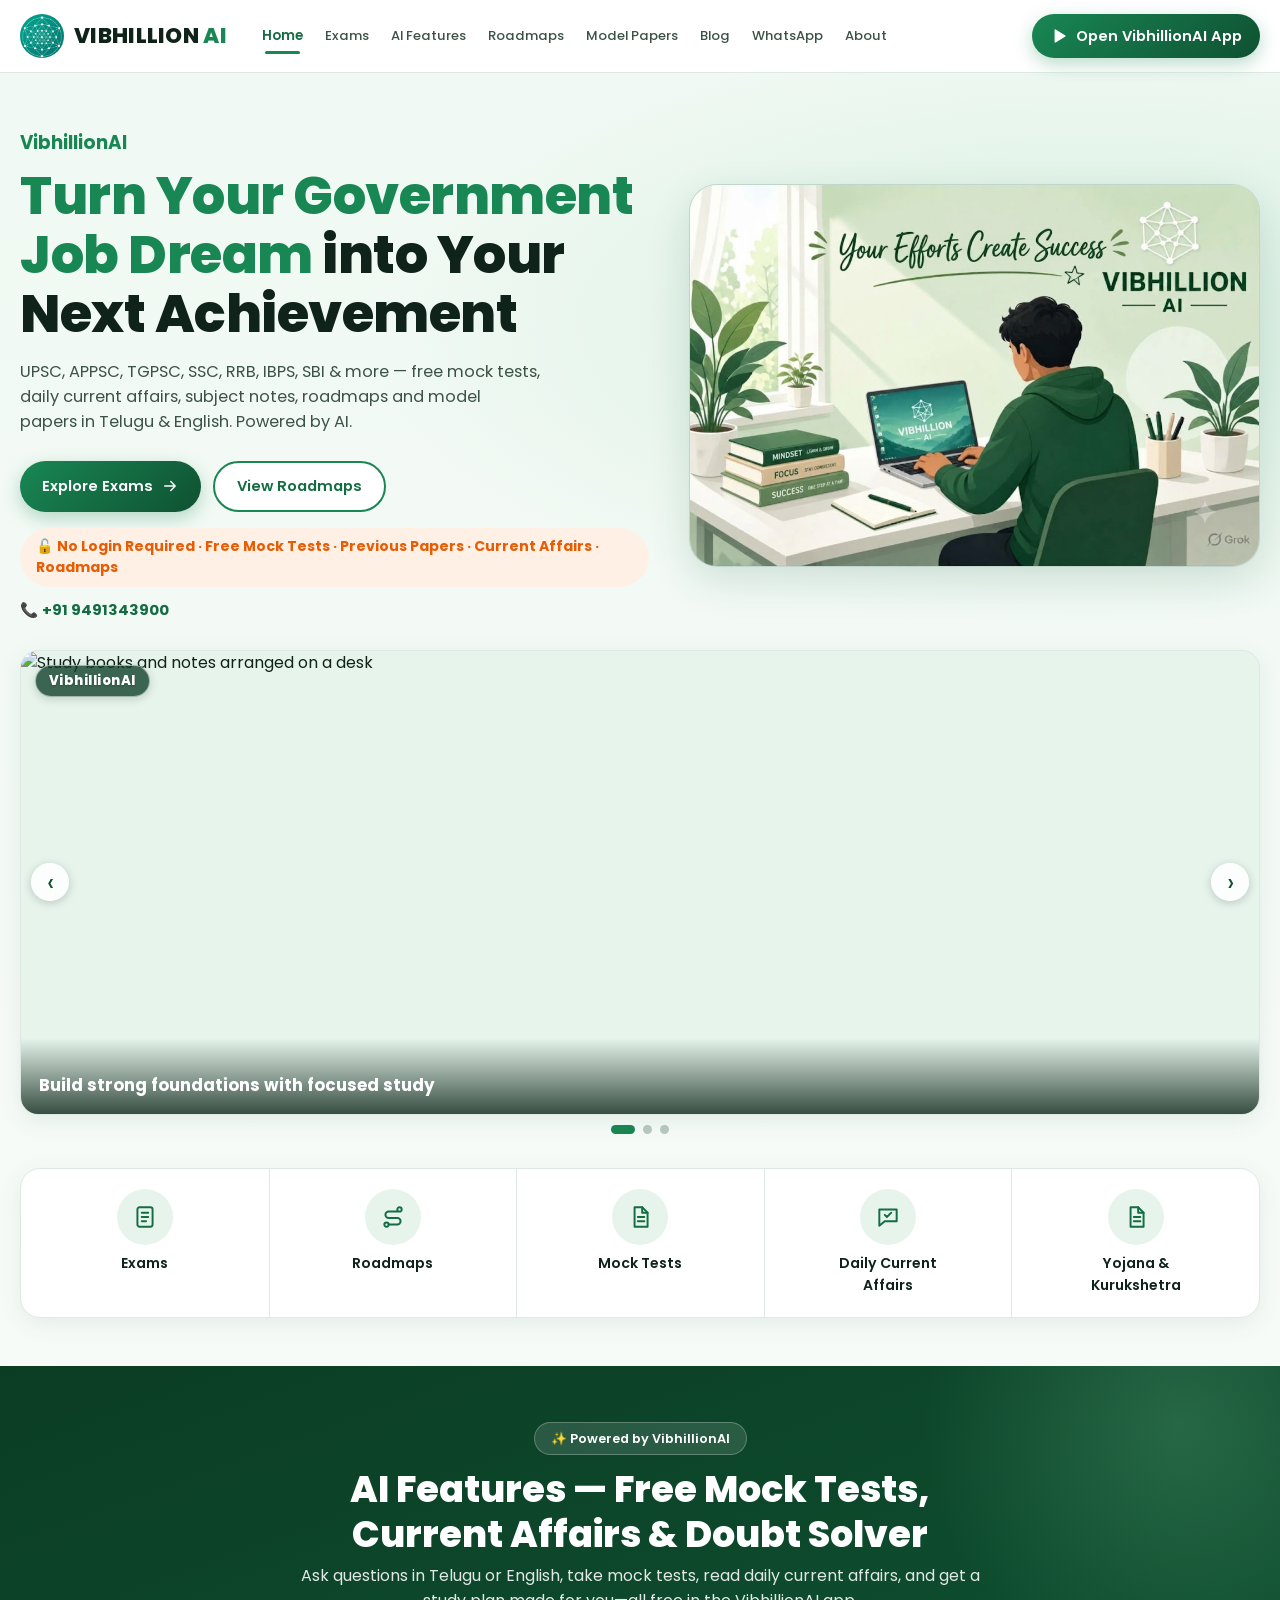
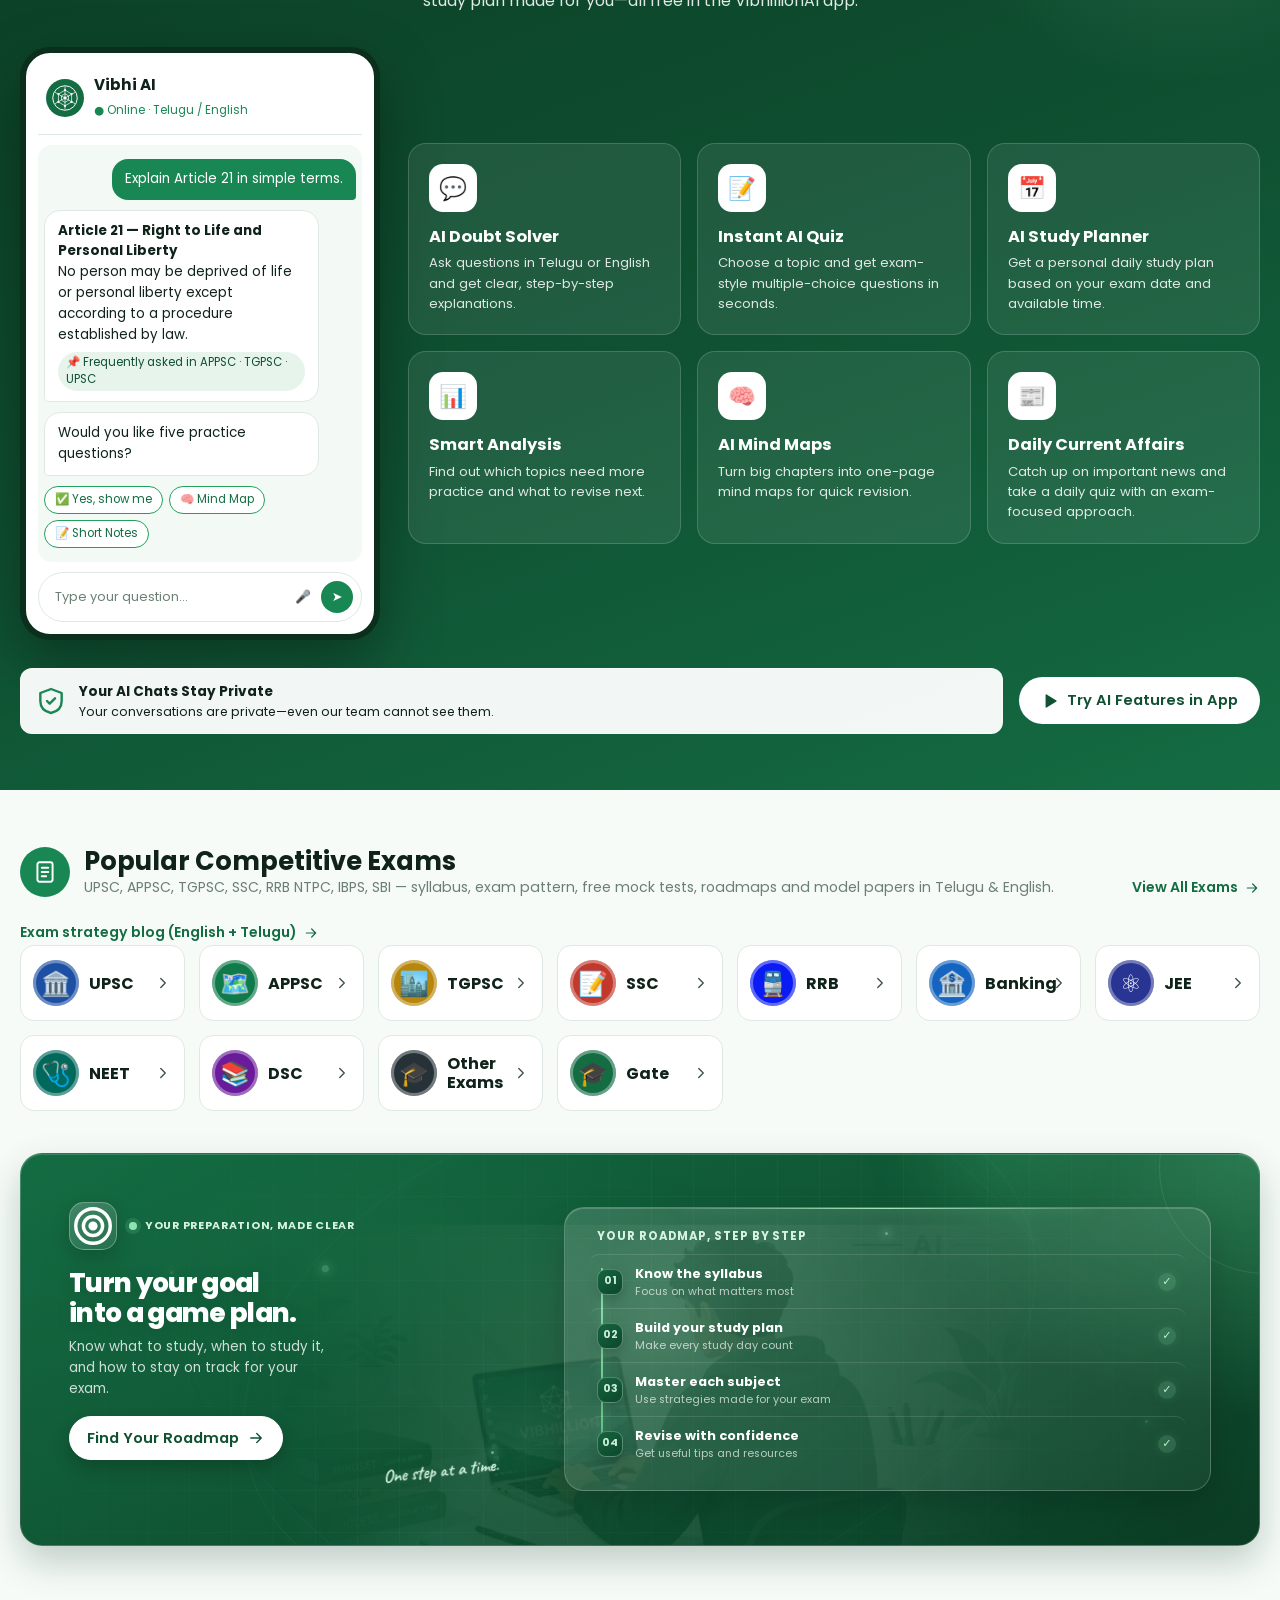
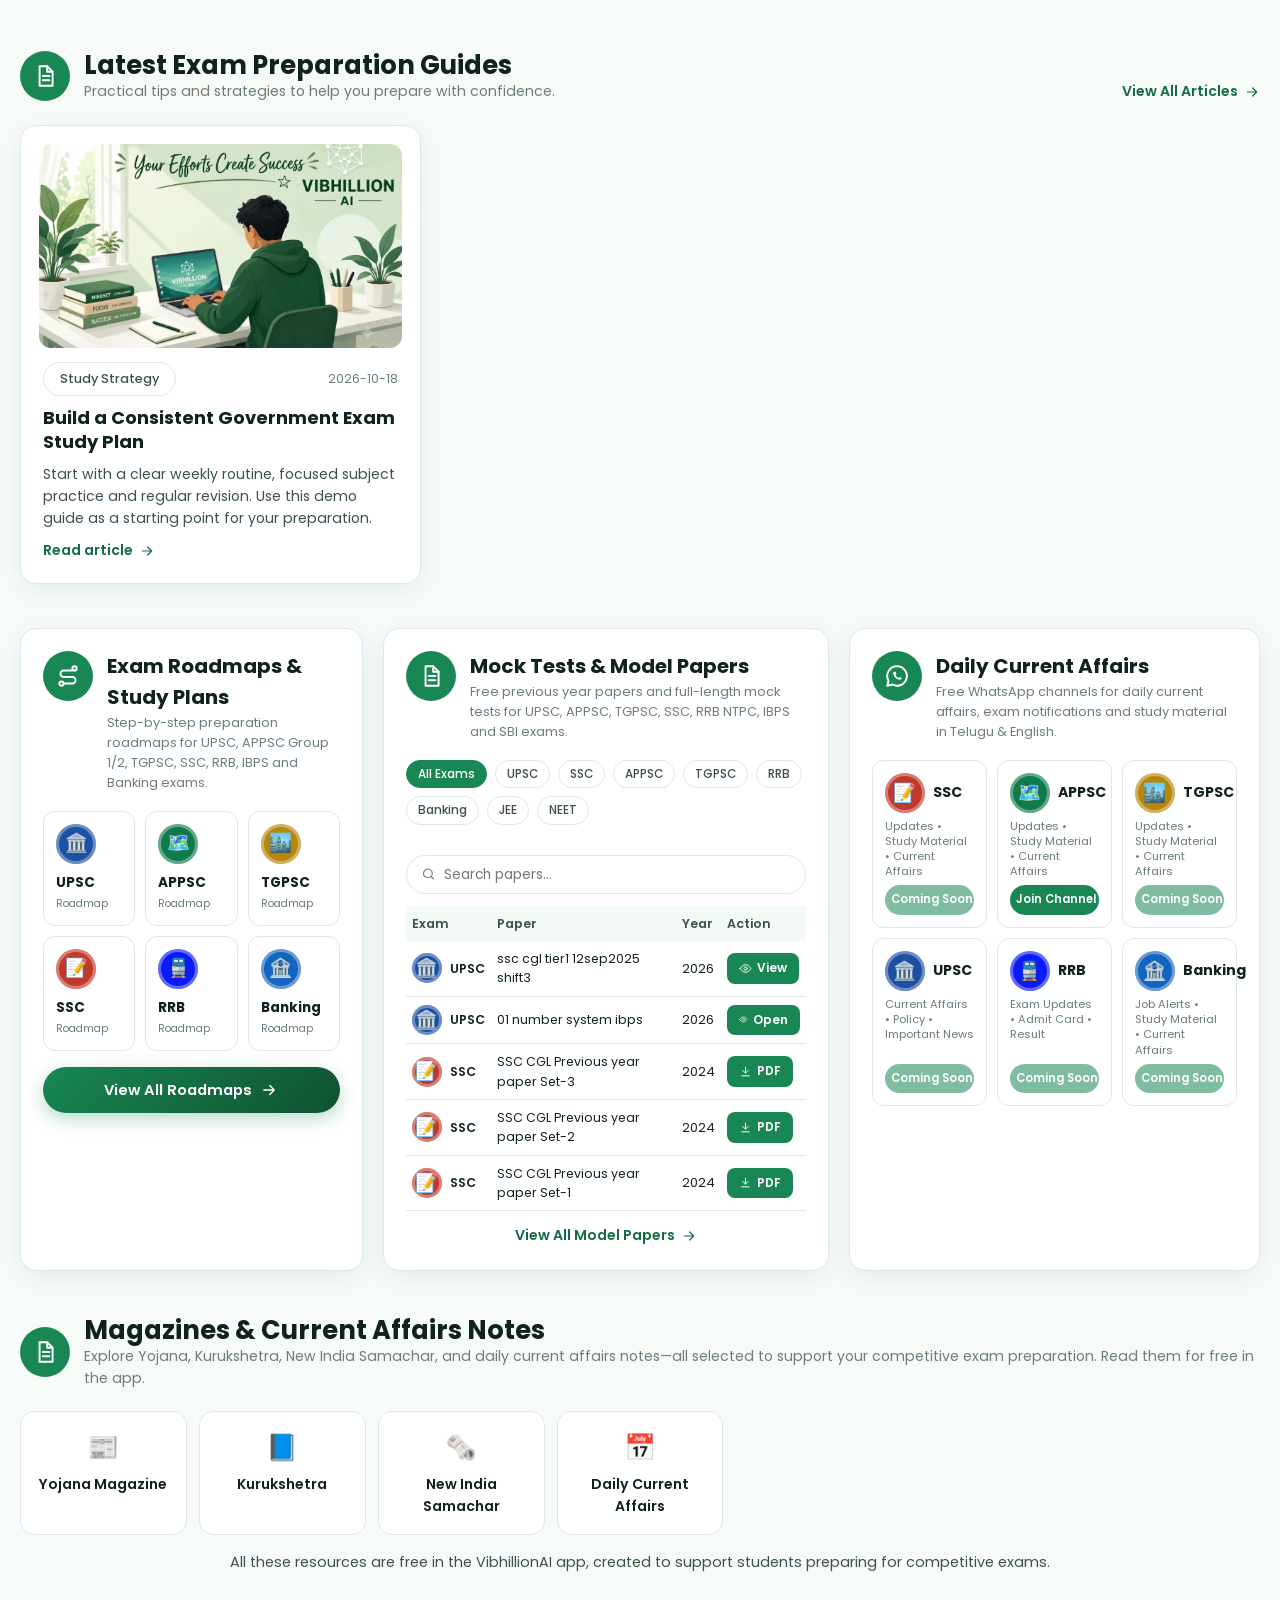
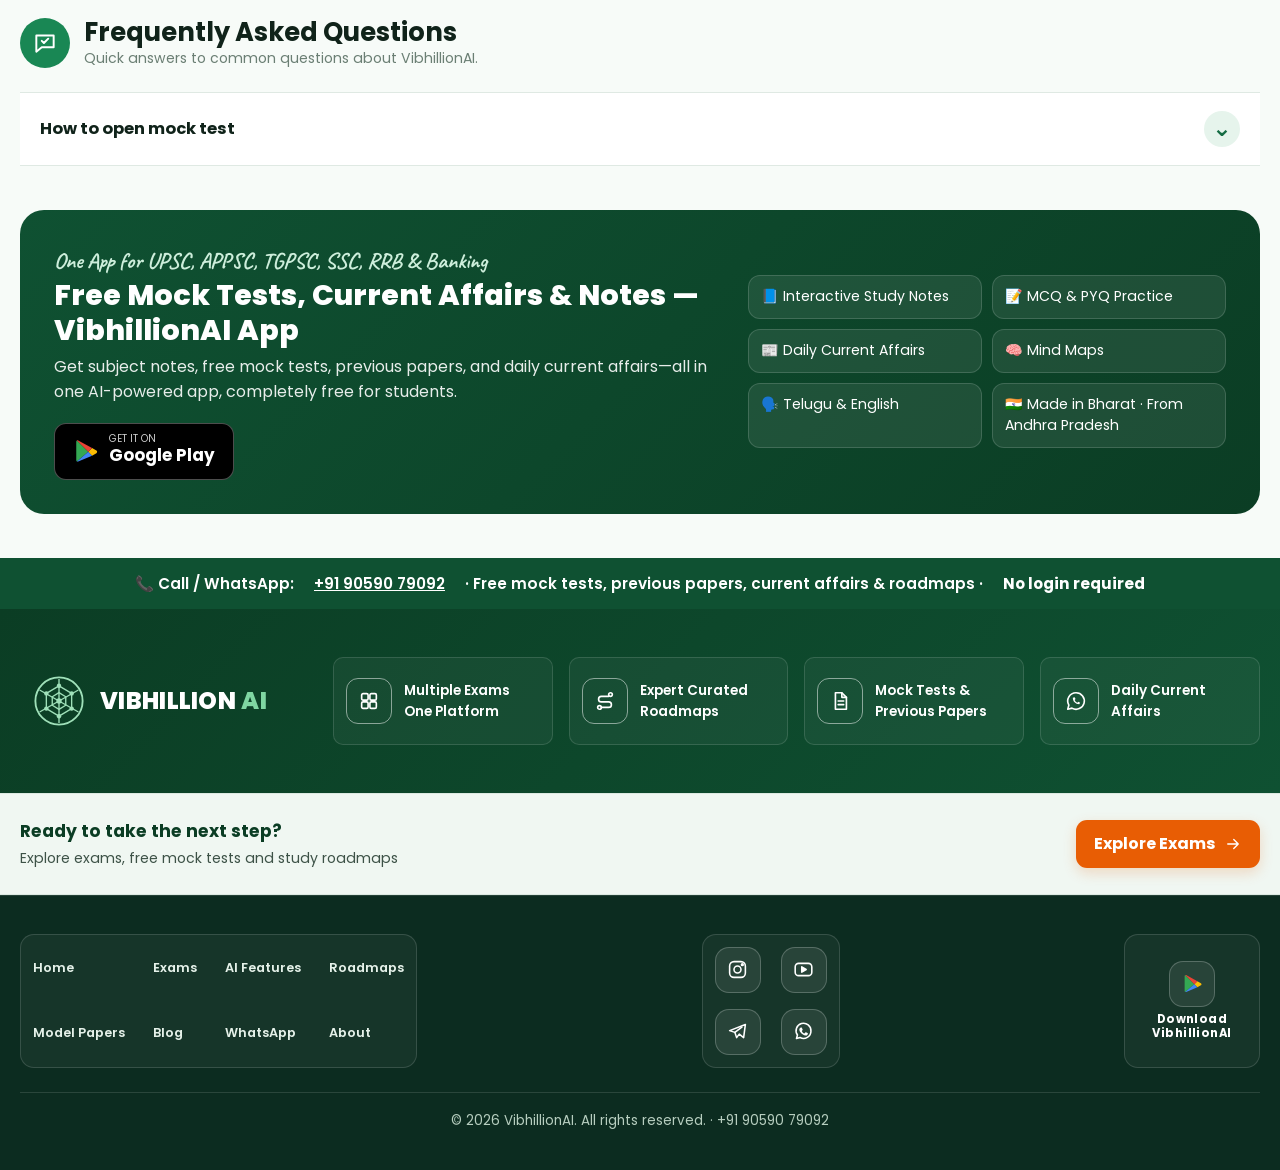
==== index.html @ ad1434c2 "blog page" ====
<!doctype html>
<html lang="en">
<head>
<meta charset="utf-8">
<meta name="viewport" content="width=device-width,initial-scale=1">
<title>VibhillionAI — Free AI App for UPSC, APPSC, TGPSC, SSC, RRB, IBPS &amp; All Competitive Exams</title>
<meta name="description" content="One-stop AI platform for UPSC, APPSC, TGPSC, SSC, RRB NTPC, IBPS, SBI, Banking exams. Free mock tests, daily current affairs, subject notes, roadmaps, model papers in Telugu &amp; English. Made in Andhra Pradesh.">
<meta name="keywords" content="UPSC, APPSC, TGPSC, SSC, RRB, NTPC, IBPS, SBI, Banking, competitive exams, mock tests, current affairs, Telugu, AI study app, exam preparation">
<meta name="robots" content="index, follow, max-image-preview:large">
<meta name="author" content="VibhillionAI">
<link rel="canonical" href="https://www.vibhillionai.com/">

<!-- Open Graph -->
<meta property="og:type" content="website">
<meta property="og:url" content="https://www.vibhillionai.com/">
<meta property="og:title" content="VibhillionAI — Free AI App for UPSC, APPSC, TGPSC, SSC, RRB, IBPS &amp; All Competitive Exams">
<meta property="og:description" content="Free mock tests, daily current affairs, subject notes, roadmaps &amp; model papers for UPSC, APPSC, TGPSC, SSC, RRB, Banking exams in Telugu &amp; English.">
<meta property="og:site_name" content="VibhillionAI">
<meta property="og:locale" content="en_IN">

<!-- Twitter -->
<meta name="twitter:card" content="summary_large_image">
<meta name="twitter:title" content="VibhillionAI — Free AI for All Competitive Exams">
<meta name="twitter:description" content="UPSC, APPSC, TGPSC, SSC, RRB, IBPS, SBI — mock tests, current affairs, notes in Telugu &amp; English.">

<meta name="theme-color" content="#146c43">
<link rel="icon" href="assets/favicon.svg" type="image/svg+xml">
<link rel="stylesheet" href="assets/css/style.css">

<!-- Structured Data -->
<script type="application/ld+json">
{
  "@context": "https://schema.org",
  "@type": "WebSite",
  "name": "VibhillionAI",
  "url": "https://www.vibhillionai.com/",
  "description": "Free AI-powered exam preparation platform for UPSC, APPSC, TGPSC, SSC, RRB, IBPS, SBI and all major competitive exams with mock tests, current affairs and study material in Telugu and English.",
  "potentialAction": {
    "@type": "SearchAction",
    "target": "https://www.vibhillionai.com/exams.html",
    "query-input": "required name=search_term_string"
  },
  "publisher": {
    "@type": "Organization",
    "name": "VibhillionAI",
    "url": "https://www.vibhillionai.com/",
    "logo": {
      "@type": "ImageObject",
      "url": "https://www.vibhillionai.com/assets/favicon.svg"
    }
  }
}
</script>
<script type="application/ld+json">
{
  "@context": "https://schema.org",
  "@type": "Organization",
  "name": "VibhillionAI",
  "url": "https://www.vibhillionai.com/",
  "description": "Telugu-first AI exam preparation platform from Andhra Pradesh offering free mock tests, daily current affairs, roadmaps and study material for UPSC, APPSC, TGPSC, SSC, RRB, Banking and more.",
  "foundingLocation": {
    "@type": "Place",
    "name": "Andhra Pradesh, India"
  },
  "areaServed": "IN"
}
</script>
</head>
<body data-page="home">
<header id="site-header"></header>
<main>
<section class="hero">
  <div class="container">
    <div class="hero-grid">
      <div>
        <div class="eyebrow">VibhillionAI</div>
        <h1><em>Turn Your Government Job Dream</em> into Your Next Achievement</h1>
        <p class="lead">UPSC, APPSC, TGPSC, SSC, RRB, IBPS, SBI &amp; more — free mock tests, daily current affairs, subject notes, roadmaps and model papers in Telugu &amp; English. Powered by AI.</p>
        <div class="hero-actions">
          <a class="btn btn-primary" href="exams.html">Explore Exams <span data-icon="arrow"></span></a>
          <a class="btn btn-outline" href="roadmaps.html">View Roadmaps</a>
        </div>
        <div class="no-login" style="margin-top:16px">🔓 No Login Required · Free Mock Tests · Previous Papers · Current Affairs · Roadmaps</div>
        <p style="margin-top:12px;font-size:.92rem;color:var(--ink2)">📞 <a href="tel:9491343900" style="color:var(--g700);font-weight:700">+91 9491343900</a></p>
      </div>
      <div class="hero-art">
        <div style="display:flex;justify-content:space-between;align-items:flex-start;gap:16px;position:relative">
          <div>
            <div class="motto">Dream<br>Prepare<br>Achieve</div>
          </div>
          <div style="text-align:center"><span class="big-logo" data-logo style="display:block;width:110px"></span><h3>VIBHILLION AI</h3></div>
        </div>
        <div class="stats">
          <div class="stat"><b>10+</b><small>Exams Covered</small></div>
          <div class="stat"><b>Telugu</b><small>&amp; English</small></div>
          <div class="stat"><b>Free</b><small>for Students</small></div>
        </div>
      </div>
    </div>
    <div class="student-carousel" id="student-carousel" aria-label="Students preparing for exams"></div>
    <div class="features">
      <a class="feature" href="exams.html"><span class="ic" data-icon="list"></span>Exams</a>
      <a class="feature" href="roadmaps.html"><span class="ic" data-icon="route"></span>Roadmaps</a>
      <a class="feature" href="papers.html"><span class="ic" data-icon="doc"></span>Mock Tests</a>
      <a class="feature" href="whatsapp.html"><span class="ic" data-icon="chat"></span>Daily Current<br>Affairs</a>
      <a class="feature" href="#magazines"><span class="ic" data-icon="doc"></span>Yojana &amp;<br>Kurukshetra</a>
    </div>
  </div>
</section>

<section class="ai-sec" id="ai-features">
  <div class="container">
    <div class="ai-head">
      <span class="ai-badge">✨ Powered by VibhillionAI</span>
      <h2>AI Features — Free Mock Tests, Current Affairs &amp; Doubt Solver</h2>
      <p>Ask questions in Telugu or English, take mock tests, read daily current affairs, and get a study plan made for you—all free in the VibhillionAI app.</p>
    </div>
    <div class="ai-grid">
      <div class="ai-phone">
        <div class="ph-top"><span class="ph-av" data-logo></span><div><b>Vibhi AI</b><small>● Online · Telugu / English</small></div></div>
        <div class="ph-body">
          <div class="msg me">Explain Article 21 in simple terms.</div>
            <div class="msg ai"><b>Article 21 — Right to Life and Personal Liberty</b><br>No person may be deprived of life or personal liberty except according to a procedure established by law.<br><span class="tag">📌 Frequently asked in APPSC · TGPSC · UPSC</span></div>
            <div class="msg ai">Would you like five practice questions?</div>
            <div class="quick"><span>✅ Yes, show me</span><span>🧠 Mind Map</span><span>📝 Short Notes</span></div>
        </div>
        <div class="ph-input"><span>Type your question…</span><i>🎤</i><b>➤</b></div>
      </div>
      <div class="ai-cards">
        <div class="ai-card"><span class="ai-ic">💬</span><h4>AI Doubt Solver</h4><p>Ask questions in Telugu or English and get clear, step-by-step explanations.</p></div>
        <div class="ai-card"><span class="ai-ic">📝</span><h4>Instant AI Quiz</h4><p>Choose a topic and get exam-style multiple-choice questions in seconds.</p></div>
        <div class="ai-card"><span class="ai-ic">📅</span><h4>AI Study Planner</h4><p>Get a personal daily study plan based on your exam date and available time.</p></div>
        <div class="ai-card"><span class="ai-ic">📊</span><h4>Smart Analysis</h4><p>Find out which topics need more practice and what to revise next.</p></div>
        <div class="ai-card"><span class="ai-ic">🧠</span><h4>AI Mind Maps</h4><p>Turn big chapters into one-page mind maps for quick revision.</p></div>
        <div class="ai-card"><span class="ai-ic">📰</span><h4>Daily Current Affairs</h4><p>Catch up on important news and take a daily quiz with an exam-focused approach.</p></div>
      </div>
    </div>
    <div class="ai-cta">
      <div class="privacy" style="margin:0;flex:1"><span data-icon="shield" style="width:32px;height:32px"></span><div><b>Your AI Chats Stay Private</b>Your conversations are private—even our team cannot see them.</div></div>
      <a class="btn btn-primary" data-play href="#" target="_blank" rel="noopener"><span data-icon="play"></span> Try AI Features in App</a>
    </div>
  </div>
</section>

<section class="banner-sec" id="home-banners-wrap">
  <div class="container">
    <div id="home-banners"></div>
  </div>
</section>

<section style="padding-top:20px">
  <div class="container roadmap-section">
    <div class="popular-exams">
      <div class="sec-head">
        <div class="sec-title"><span class="ic" data-icon="list"></span><div><h2>Popular Competitive Exams</h2><p>UPSC, APPSC, TGPSC, SSC, RRB NTPC, IBPS, SBI — syllabus, exam pattern, free mock tests, roadmaps and model papers in Telugu &amp; English.</p></div></div>
        <a class="link-arrow" href="exams.html">View All Exams <span data-icon="arrow"></span></a>
      </div>
      <div style="margin-top:12px"><a class="link-arrow" href="blog.html">Exam strategy blog (English + Telugu) <span data-icon="arrow"></span></a></div>
      <div class="exam-grid" id="popular"></div>
    </div>
    <aside class="plan-card" tabindex="0" aria-label="Interactive exam preparation roadmap. Activate to replay the roadmap animation.">
      <div class="plan-ambient" aria-hidden="true">
        <span class="plan-orb plan-orb-one"></span>
        <span class="plan-orb plan-orb-two"></span>
        <span class="plan-orb plan-orb-three"></span>
        <span class="plan-ring plan-ring-one"></span>
        <span class="plan-ring plan-ring-two"></span>
        <span class="plan-spark plan-spark-one"></span>
        <span class="plan-spark plan-spark-two"></span>
        <span class="plan-spark plan-spark-three"></span>
        <span class="plan-spark plan-spark-four"></span>
        <img class="plan-bg-student" src="assets/student-preparation-hero.png" alt="" aria-hidden="true">
      </div>
      <div class="plan-card-copy">
        <div class="plan-card-heading">
          <span class="plan-icon" data-icon="target" aria-hidden="true"></span>
          <span class="plan-kicker"><span class="plan-pulse"></span>Your preparation, made clear</span>
        </div>
        <h3>Turn your goal<br>into a game plan.</h3>
        <p>Know what to study, when to study it, and how to stay on track for your exam.</p>
        <a class="btn btn-ghost" href="roadmaps.html">Find Your Roadmap <span data-icon="arrow"></span></a>
        <span class="hand">One step at a time.</span>
      </div>
      <div class="plan-card-roadmap">
        <span class="plan-roadmap-title">Your roadmap, step by step</span>
        <ol class="plan-steps" aria-label="What's included in your roadmap">
          <li>
            <span class="plan-step-number">01</span><span class="plan-step-copy"><b>Know the syllabus</b><small>Focus on what matters most</small></span><span class="plan-step-check" aria-hidden="true">✓</span>
          </li>
          <li>
            <span class="plan-step-number">02</span><span class="plan-step-copy"><b>Build your study plan</b><small>Make every study day count</small></span><span class="plan-step-check" aria-hidden="true">✓</span>
          </li>
          <li>
            <span class="plan-step-number">03</span><span class="plan-step-copy"><b>Master each subject</b><small>Use strategies made for your exam</small></span><span class="plan-step-check" aria-hidden="true">✓</span>
          </li>
          <li>
            <span class="plan-step-number">04</span><span class="plan-step-copy"><b>Revise with confidence</b><small>Get useful tips and resources</small></span><span class="plan-step-check" aria-hidden="true">✓</span>
          </li>
        </ol>
      </div>
    </aside>
  </div>
</section>

<section class="home-blog-section" id="home-blog-section" hidden>
  <div class="container">
    <div class="sec-head">
      <div class="sec-title"><span class="ic" data-icon="doc"></span><div><h2>Latest Exam Preparation Guides</h2><p>Practical tips and strategies to help you prepare with confidence.</p></div></div>
      <a class="link-arrow" href="blog.html">View All Articles <span data-icon="arrow"></span></a>
    </div>
    <div class="home-blog-grid" id="home-blog-list"></div>
  </div>
</section>

<section style="padding-top:0">
  <div class="container tri">
    <div class="card panel">
      <div class="panel-head"><span class="sec-title"><span class="ic" data-icon="route"></span></span>
        <div><h3>Exam Roadmaps &amp; Study Plans</h3><p>Step-by-step preparation roadmaps for UPSC, APPSC Group 1/2, TGPSC, SSC, RRB, IBPS and Banking exams.</p></div></div>
      <div class="mini-grid" id="rm-mini"></div>
      <a class="btn btn-primary" style="width:100%;justify-content:center;margin-top:16px" href="roadmaps.html">View All Roadmaps <span data-icon="arrow"></span></a>
    </div>
    <div class="card panel">
      <div class="panel-head"><span class="sec-title"><span class="ic" data-icon="doc"></span></span>
        <div><h3>Mock Tests &amp; Model Papers</h3><p>Free previous year papers and full-length mock tests for UPSC, APPSC, TGPSC, SSC, RRB NTPC, IBPS and SBI exams.</p></div></div>
      <div id="papers-mini"></div>
      <div style="text-align:center;margin-top:12px"><a class="link-arrow" href="papers.html">View All Model Papers <span data-icon="arrow"></span></a></div>
    </div>
    <div class="card panel wa-panel">
      <div class="panel-head"><span class="sec-title"><span class="ic" data-icon="wa"></span></span>
        <div><h3>Daily Current Affairs</h3><p>Free WhatsApp channels for daily current affairs, exam notifications and study material in Telugu &amp; English.</p></div></div>
      <div class="wa-grid" id="wa-mini"></div>
    </div>
  </div>
</section>

<section style="padding-top:0" id="magazines">
  <div class="container">
    <div class="sec-head">
      <div class="sec-title"><span class="ic" data-icon="doc"></span>
        <div><h2>Magazines &amp; Current Affairs Notes</h2>
        <p>Explore Yojana, Kurukshetra, New India Samachar, and daily current affairs notes—all selected to support your competitive exam preparation. Read them for free in the app.</p></div>
      </div>
    </div>
    <div class="mag-grid">
      <div class="mag-card"><span>📰</span>Yojana Magazine</div>
      <div class="mag-card"><span>📘</span>Kurukshetra</div>
      <div class="mag-card"><span>🗞️</span>New India Samachar</div>
      <div class="mag-card"><span>📅</span>Daily Current Affairs</div>
    </div>
    <p style="text-align:center;margin-top:16px;color:var(--ink2);font-size:.9rem">All these resources are free in the VibhillionAI app, created to support students preparing for competitive exams.</p>
  </div>
</section>

<section class="faq-section" id="frequently-asked-questions">
  <div class="container">
    <div class="sec-head">
      <div class="sec-title"><span class="ic" data-icon="chat"></span>
        <div><h2>Frequently Asked Questions</h2><p>Quick answers to common questions about VibhillionAI.</p></div>
      </div>
    </div>
    <div class="faq-list" id="home-faqs"></div>
  </div>
</section>

<section style="padding-top:0">
  <div class="container">
    <div class="app-band">
      <div>
        <span class="hand" style="color:#cdeedb;font-size:1.4rem">One App for UPSC, APPSC, TGPSC, SSC, RRB &amp; Banking</span>
        <h2>Free Mock Tests, Current Affairs &amp; Notes — VibhillionAI App</h2>
        <p>Get subject notes, free mock tests, previous papers, and daily current affairs—all in one AI-powered app, completely free for students.</p>
        <a class="play" data-play href="#" target="_blank" rel="noopener"><svg viewBox="0 0 24 24"><path fill="#34a853" d="M3.6 2.3l10.5 10.5L3.6 21.7c-.4-.2-.6-.6-.6-1.1V3.4c0-.5.2-.9.6-1.1z"/><path fill="#fbbc04" d="M17.6 9.3l-3.5 3.5 3.5 3.5 4-2.3c.9-.5.9-1.9 0-2.4z"/><path fill="#4285f4" d="M14.1 12.8L3.6 21.7c.3.2.8.2 1.2 0l12.8-5.4z"/><path fill="#ea4335" d="M3.6 2.3c.4-.2.9-.2 1.2 0l12.8 7-3.5 3.5z"/></svg><span><small>GET IT ON</small><b>Google Play</b></span></a>
      </div>
      <ul>
        <li>📘 Interactive Study Notes</li><li>📝 MCQ &amp; PYQ Practice</li>
        <li>📰 Daily Current Affairs</li><li>🧠 Mind Maps</li>
        <li>🗣️ Telugu &amp; English</li><li>🇮🇳 Made in Bharat · From Andhra Pradesh</li>
      </ul>
    </div>
  </div>
</section>
</main>
<footer id="site-footer"></footer>
<script src="assets/js/data.js"></script>
<script src="assets/js/main.js"></script>
</body>
</html>
---- assets/css/style.css ----
/* =========================================================
   VibhillionAI — Static Site Styles
   Green theme based on the approved design mockup
   ========================================================= */
@import url('https://fonts.googleapis.com/css2?family=Poppins:wght@400;500;600;700;800&display=swap');

@font-face{font-family:'VibhiHand';src:url('../fonts/caveat-latin-700-normal.woff2') format('woff2');font-weight:400 800;font-display:swap}
@font-face{font-family:'VibhiTelugu';src:url('../fonts/noto-sans-telugu-telugu-400-normal.woff2') format('woff2');font-weight:400;font-display:swap;unicode-range:U+0C00-0C7F,U+200C-200D,U+25CC}
@font-face{font-family:'VibhiTelugu';src:url('../fonts/noto-sans-telugu-telugu-700-normal.woff2') format('woff2');font-weight:600 800;font-display:swap;unicode-range:U+0C00-0C7F,U+200C-200D,U+25CC}

:root{
  --g900:#0b3d24; --g800:#0f5132; --g700:#146c43; --g600:#198754; --g500:#22a05a;
  --g100:#e6f4ec; --g50:#f3faf6;
  --o600:#e85d04; --o500:#f48c06; --o100:#fff0e6; --o50:#fff7f0;
  --ink:#10231a; --ink2:#3d5247; --muted:#6b7f74;
  --line:#dfe9e3; --card:#ffffff; --bg:#f7fbf8;
  --radius:16px; --shadow:0 6px 24px rgba(15,81,50,.08);
  --shadow-lg:0 14px 40px rgba(15,81,50,.14);
  --font:'VibhiTelugu','Poppins',system-ui,sans-serif;
  --hand:'VibhiHand','Caveat',cursive;
}
*{box-sizing:border-box;margin:0;padding:0}
html{scroll-behavior:smooth}
body{font-family:var(--font);color:var(--ink);background:var(--bg);line-height:1.55;-webkit-font-smoothing:antialiased}
a{color:inherit;text-decoration:none}
img,svg{display:block;max-width:100%}
button{font:inherit;cursor:pointer;border:none;background:none}
.container{width:min(1240px,100% - 32px);margin-inline:auto}
.hand{font-family:var(--hand);color:var(--g800);font-weight:700}

/* ---------- Header ---------- */
.site-header{position:sticky;top:0;z-index:50;background:rgba(255,255,255,.96);backdrop-filter:blur(8px);border-bottom:1px solid var(--line)}
.nav{display:flex;align-items:center;gap:24px;height:72px}
.brand{display:flex;align-items:center;gap:10px;flex-shrink:0}
.brand-logo{width:44px;height:44px;color:var(--g700)}
.site-header .brand-logo{border-radius:50%;object-fit:cover}
.brand-name{font-weight:800;font-size:1.35rem;letter-spacing:.3px;line-height:1}
.brand-name span{color:var(--g600)}
.brand-tag{font-size:.68rem;color:var(--ink2);margin-top:3px}
.site-header .brand:hover .brand-logo,.site-header .brand:focus-visible .brand-logo{color:var(--o600)}
.site-header .brand:hover .brand-name,.site-header .brand:focus-visible .brand-name{color:var(--o600)}
.site-header .brand:hover .brand-name span,.site-header .brand:focus-visible .brand-name span{color:var(--o500)}
.site-header .brand-logo,.site-header .brand-name,.site-header .brand-name span{transition:color .2s ease}
.nav-menu{display:flex;align-items:center;flex:1}
.nav-links{display:flex;gap:4px;margin-left:12px}
.nav-links a{display:flex;align-items:center;gap:7px;padding:8px 10px;border-radius:10px;font-size:.9rem;font-weight:500;color:var(--ink2);position:relative;white-space:nowrap}
.nav-links a:hover,.nav-links a:focus-visible{color:var(--o600);background:var(--o50)}
.nav-links a:hover::after,.nav-links a:focus-visible::after{content:"";position:absolute;left:12px;right:12px;bottom:0;height:3px;border-radius:3px;background:var(--o600)}
.nav-links a.active{color:var(--g700);font-weight:600}
.nav-links a.active::after{content:"";position:absolute;left:12px;right:12px;bottom:0;height:3px;border-radius:3px;background:var(--g600)}
.nav-cta{margin-left:auto}
.menu-btn{display:none;margin-left:auto;width:42px;height:42px;border-radius:10px;background:var(--g50);color:var(--g800)}

/* ---------- Buttons ---------- */
.btn{display:inline-flex;align-items:center;gap:8px;padding:12px 22px;border-radius:999px;font-weight:600;font-size:.92rem;transition:.2s}
.btn svg{width:18px;height:18px}
.btn-primary{background:linear-gradient(135deg,var(--g600),var(--g800));color:#fff;box-shadow:0 6px 18px rgba(25,135,84,.3)}
.btn-primary:hover,.btn-primary:focus,.btn-primary:active{background:linear-gradient(135deg,var(--o500),var(--o600));box-shadow:0 10px 24px rgba(232,93,4,.35);transform:translateY(-2px)}
.btn-outline{border:2px solid var(--g600);color:var(--g700);background:#fff}
.btn-outline:hover,.btn-outline:focus,.btn-outline:active{background:var(--o50);border-color:var(--o600);color:var(--o600)}
.btn-light{background:#fff;color:var(--g800)}
.btn-ghost{border:1.5px solid rgba(255,255,255,.7);color:#fff}
.btn-ghost:hover{background:rgba(255,255,255,.12)}
.btn-sm{padding:7px 14px;font-size:.8rem}

/* ---------- Hero ---------- */
.hero{background:radial-gradient(1200px 500px at 85% 20%,#d6eedf 0,transparent 60%),linear-gradient(180deg,#f0f9f3,#f7fbf8);padding:56px 0 48px;overflow:hidden}
.hero-grid{display:grid;grid-template-columns:1.1fr 1fr;gap:40px;align-items:center}
.eyebrow{color:var(--g600);font-weight:700;font-size:1.15rem}
.hero h1{font-size:clamp(2rem,4.4vw,3.3rem);line-height:1.12;font-weight:800;margin:8px 0 16px;letter-spacing:-.5px}
.hero h1 em{font-style:normal;color:var(--g600)}
.hero p.lead{color:var(--ink2);font-size:1.02rem;max-width:520px}
.hero-actions{display:flex;flex-wrap:wrap;gap:12px;margin-top:26px}
.hero-art{position:relative;background:linear-gradient(145deg,var(--g700),var(--g900));border-radius:28px;padding:34px;color:#fff;min-height:330px;box-shadow:var(--shadow-lg);overflow:hidden}
.hero-art::before{content:"";position:absolute;inset:-40% -20% auto auto;width:380px;height:380px;border-radius:50%;background:radial-gradient(circle,rgba(255,255,255,.14),transparent 70%)}
.hero-art .big-logo{width:110px;height:110px;color:#fff;opacity:.95}
.hero-art h3{font-size:1.7rem;font-weight:800;margin-top:12px}
.hero-art .motto{font-family:var(--hand);font-size:1.9rem;line-height:1.1;margin-top:14px;color:#cdeedb}
.hero-art .stats{display:grid;grid-template-columns:repeat(3,1fr);gap:10px;margin-top:22px;position:relative}
.hero-art .stat{background:rgba(255,255,255,.1);border:1px solid rgba(255,255,255,.18);border-radius:14px;padding:12px;text-align:center}
.hero-art .stat b{display:block;font-size:1.35rem}
.hero-art .stat small{font-size:.72rem;opacity:.85}
.hero-art.student-hero-art{padding:0;min-height:0;aspect-ratio:1024/686;background:var(--g100);border:1px solid rgba(15,81,50,.18);transition:transform .25s ease,box-shadow .25s ease}
.hero-art.student-hero-art:hover{transform:translateY(-3px);box-shadow:0 20px 46px rgba(232,93,4,.18);outline:1px solid var(--o600)}
.hero-art.student-hero-art::before{display:none}
.hero-art.student-hero-art img{width:100%;height:100%;object-fit:contain;transition:transform .35s ease}
.hero-art.student-hero-art:hover img{transform:scale(1.015)}
@media(prefers-reduced-motion:reduce){.hero-art.student-hero-art,.hero-art.student-hero-art img{transition:none}}
.student-carousel{margin:28px 0 0;width:100%;max-width:none}
.student-carousel[hidden]{display:none}
.student-carousel-frame{position:relative;overflow:hidden;border:1px solid var(--line);border-radius:18px;background:var(--g100);box-shadow:var(--shadow);aspect-ratio:16/6;transition:border-color .2s ease,box-shadow .2s ease}
.student-carousel-frame:hover{border-color:var(--o600);box-shadow:0 10px 28px rgba(232,93,4,.16)}
.student-slide{position:absolute;inset:0;opacity:0;visibility:hidden;transition:opacity .45s ease}
.student-slide.active{opacity:1;visibility:visible}
.student-slide img{width:100%;height:100%;object-fit:cover;transition:transform .35s ease}
.student-carousel-frame:hover .student-slide.active img{transform:scale(1.025)}
.student-slide-brand{position:absolute;top:14px;left:14px;padding:7px 13px;border:1px solid rgba(255,255,255,.52);border-radius:999px;background:rgba(11,61,36,.78);color:#fff;font-size:.82rem;font-weight:800;letter-spacing:.035em;line-height:1.2;text-shadow:0 1px 2px rgba(0,0,0,.24);box-shadow:0 2px 10px rgba(0,0,0,.16);pointer-events:none;transition:background-color .2s ease,border-color .2s ease}
.student-carousel-frame:hover .student-slide-brand{background:var(--o600);border-color:var(--o500)}
.student-slide-caption{position:absolute;inset:auto 0 0;padding:34px 48px 16px 18px;background:linear-gradient(transparent,rgba(6,31,18,.78));color:#fff;font-weight:700;font-size:clamp(.85rem,2vw,1.05rem)}
.student-carousel-control{position:absolute;top:50%;transform:translateY(-50%);display:grid;place-items:center;width:38px;height:38px;border-radius:50%;background:rgba(255,255,255,.9);color:var(--g800);font-size:1.65rem;line-height:1;box-shadow:0 2px 10px rgba(0,0,0,.18)}
.student-carousel-control:hover,.student-carousel-control:focus-visible{background:var(--o600);color:#fff;box-shadow:0 4px 14px rgba(232,93,4,.3)}
.student-carousel-control.prev{left:10px}
.student-carousel-control.next{right:10px}
.student-carousel-dots{display:flex;justify-content:center;gap:8px;padding-top:10px}
.student-carousel-dots button{width:9px;height:9px;border-radius:50%;background:#b8c9bf}
.student-carousel-dots button.active{width:24px;border-radius:999px;background:var(--g600)}
.student-carousel-dots button:hover,.student-carousel-dots button:focus-visible{background:var(--o600)}
@media(prefers-reduced-motion:reduce){.student-slide{transition:none}}
.features{display:grid;grid-template-columns:repeat(5,1fr);gap:0;background:#fff;border-radius:20px;box-shadow:var(--shadow);margin-top:34px;border:1px solid var(--line)}
.feature{display:flex;flex-direction:column;align-items:center;text-align:center;gap:8px;padding:20px 12px;font-weight:600;font-size:.88rem}
.feature+.feature{border-left:1px solid var(--line)}
.feature .ic{width:56px;height:56px;border-radius:50%;display:grid;place-items:center;background:var(--g100);color:var(--g700)}
.feature .ic svg{width:28px;height:28px}

/* ---------- Sections ---------- */
section{padding:44px 0}
.sec-head{display:flex;align-items:flex-end;justify-content:space-between;gap:16px;margin-bottom:22px;flex-wrap:wrap}
.sec-title{display:flex;align-items:center;gap:14px}
.sec-title .ic{width:50px;height:50px;border-radius:50%;background:var(--g600);color:#fff;display:grid;place-items:center;flex-shrink:0}
.sec-title .ic svg{width:24px;height:24px}
.sec-title h2{font-size:1.6rem;font-weight:700;line-height:1.2}
.sec-title p{color:var(--muted);font-size:.88rem}
.link-arrow{color:var(--g700);font-weight:600;font-size:.88rem;display:inline-flex;align-items:center;gap:6px}
.link-arrow:hover{gap:10px}
.link-arrow svg{width:16px;height:16px;transition:.2s}

.page-hero{background:linear-gradient(135deg,var(--g700),var(--g900));color:#fff;padding:48px 0 40px;position:relative;overflow:hidden}
.page-hero::after{content:"";position:absolute;right:-80px;top:-80px;width:320px;height:320px;border-radius:50%;background:rgba(255,255,255,.07)}
.page-hero h1{font-size:clamp(1.8rem,3.6vw,2.6rem);font-weight:800}
.page-hero p{opacity:.9;max-width:620px;margin-top:6px}
.crumbs{font-size:.8rem;opacity:.8;margin-bottom:10px}
.crumbs a:hover{text-decoration:underline}

/* ---------- Cards ---------- */
.card{background:var(--card);border:1px solid var(--line);border-radius:var(--radius);box-shadow:var(--shadow)}
.exam-grid{display:grid;grid-template-columns:repeat(5,1fr);gap:14px}
.exam-card{display:flex;align-items:center;gap:14px;padding:18px 16px;background:#fff;border:1px solid var(--line);border-radius:14px;transition:.2s}
.exam-card:hover{transform:translateY(-3px);box-shadow:0 10px 28px rgba(232,93,4,.14);border-color:var(--o600)}
.exam-card .meta{flex:1;min-width:0}
.exam-card h4{font-size:1rem;font-weight:700}
.exam-card p{font-size:.74rem;color:var(--muted);line-height:1.35}
.exam-card .chev{color:var(--ink2);width:18px;flex-shrink:0}
.exam-icon{width:52px;height:52px;border-radius:50%;display:grid;place-items:center;color:#fff;flex-shrink:0;box-shadow:inset 0 0 0 3px rgba(255,255,255,.35)}
.exam-icon svg{width:26px;height:26px}
.exam-icon.exam-symbol{font-size:1.5rem}
.exam-icon.exam-symbol img{width:100%;height:100%;object-fit:cover;border-radius:inherit}
.exam-icon.exam-symbol.sm{font-size:1.15rem}
.exam-icon.exam-symbol.lg{font-size:2rem}
.exam-name-badge{padding:3px;text-align:center;font-size:.67rem;font-weight:700;line-height:1.05;overflow-wrap:anywhere}
.exam-icon.lg{width:72px;height:72px}
.exam-icon.lg svg{width:36px;height:36px}
.exam-icon.sm{width:40px;height:40px}
.exam-icon.sm svg{width:20px;height:20px}

.split{display:grid;grid-template-columns:1fr 330px;gap:20px;align-items:start}
.roadmap-section{display:grid;gap:30px}
.popular-exams,.plan-card{min-width:0}
.plan-card{display:grid;grid-template-columns:minmax(280px,.8fr) minmax(0,1.2fr);grid-template-areas:"copy roadmap";align-items:center;gap:clamp(24px,5vw,72px);width:100%;min-height:350px;background:radial-gradient(520px 360px at var(--plan-light-x,100%) var(--plan-light-y,0%),rgba(113,231,163,.28),transparent 72%),linear-gradient(155deg,#146c43 0%,#0b3d24 100%);color:#fff;border:1px solid rgba(255,255,255,.16);border-radius:22px;padding:clamp(26px,4vw,48px);margin:12px 0 16px;position:relative;overflow:hidden;isolation:isolate;box-shadow:0 16px 36px rgba(11,61,36,.24),inset 0 1px rgba(255,255,255,.16);transform:perspective(1100px) rotateX(var(--plan-tilt-x,0deg)) rotateY(var(--plan-tilt-y,0deg));transform-style:preserve-3d;transition:transform .18s ease-out,box-shadow .35s ease,border-color .35s ease,background-position .25s ease;animation:plan-card-enter .65s ease-out}
.plan-card::before,.plan-card::after{content:"";position:absolute;pointer-events:none;z-index:0}
.plan-card::before{width:210px;height:210px;right:-112px;top:-92px;border:1px solid rgba(255,255,255,.09);border-radius:50%;animation:plan-orbit-drift 9s ease-in-out infinite alternate}
.plan-card::after{top:-30%;bottom:-30%;left:-45%;width:32%;background:linear-gradient(90deg,transparent,rgba(255,255,255,.1),transparent);transform:skewX(-18deg);animation:plan-sheen 8s ease-in-out infinite}
.plan-card>*{z-index:1;transform-style:preserve-3d}
.plan-card>.plan-ambient{position:absolute;inset:0;z-index:0;overflow:hidden;pointer-events:none;background-image:radial-gradient(ellipse at 18% 18%,rgba(116,255,187,.17),transparent 34%),radial-gradient(ellipse at 82% 86%,rgba(49,207,196,.14),transparent 38%),linear-gradient(rgba(196,255,219,.07) 1px,transparent 1px),linear-gradient(90deg,rgba(196,255,219,.07) 1px,transparent 1px);background-size:auto,auto,42px 42px,42px 42px;mask-image:linear-gradient(135deg,transparent 3%,#000 48%,transparent 100%);opacity:.48;animation:plan-grid-drift 30s linear infinite;transition:opacity .4s ease,filter .4s ease}
.plan-card:hover>.plan-ambient{opacity:.74;filter:saturate(1.28)}
.plan-bg-student{position:absolute;z-index:0;top:50%;left:50%;width:min(62%,760px);height:145%;object-fit:cover;object-position:58% 54%;opacity:.25;mix-blend-mode:normal;filter:saturate(.72) contrast(1.08);mask-image:radial-gradient(ellipse at 55% 65%,#000 8%,rgba(0,0,0,.72) 34%,transparent 70%);clip-path:inset(28% 0 0);transform:translate(-50%,-50%);animation:plan-bg-glow 12s ease-in-out infinite alternate}
.plan-orb{position:absolute;z-index:1;display:block;border-radius:50%;filter:blur(2px);mix-blend-mode:screen;will-change:transform}
.plan-orb-one{width:300px;height:300px;top:-170px;right:8%;background:radial-gradient(circle,rgba(89,231,156,.3),rgba(62,194,130,.06) 48%,transparent 72%);animation:plan-orb-float-one 13s ease-in-out infinite alternate}
.plan-orb-two{width:260px;height:260px;bottom:-190px;left:22%;background:radial-gradient(circle,rgba(43,211,183,.25),rgba(52,178,140,.05) 52%,transparent 74%);animation:plan-orb-float-two 16s ease-in-out infinite alternate}
.plan-orb-three{width:180px;height:180px;top:18%;left:45%;background:radial-gradient(circle,rgba(194,255,220,.17),transparent 70%);animation:plan-orb-float-three 11s ease-in-out infinite alternate}
.plan-ring{position:absolute;z-index:1;display:block;width:66%;height:130%;left:17%;top:-15%;border:1px solid rgba(188,255,215,.13);border-radius:50%;box-shadow:0 0 28px rgba(102,255,183,.08),inset 0 0 26px rgba(102,255,183,.06);transform:rotate(-18deg);animation:plan-ring-drift 18s ease-in-out infinite alternate}
.plan-ring::after{content:"";position:absolute;top:15%;left:16%;width:7px;height:7px;border-radius:50%;background:#c1ffda;box-shadow:0 0 8px 3px rgba(144,255,195,.65),0 0 28px 8px rgba(82,236,159,.24)}
.plan-ring-two{width:82%;height:170%;left:9%;top:-35%;border-color:rgba(132,239,239,.1);box-shadow:0 0 34px rgba(73,211,209,.06),inset 0 0 34px rgba(73,211,209,.04);transform:rotate(24deg);animation-duration:24s;animation-direction:alternate-reverse}
.plan-ring-two::after{top:auto;bottom:16%;left:auto;right:13%;width:5px;height:5px;background:#b8ffff;box-shadow:0 0 9px 4px rgba(128,255,245,.62),0 0 28px 8px rgba(82,220,221,.22)}
.plan-spark{position:absolute;z-index:1;width:3px;height:3px;border-radius:50%;background:#e2ffed;box-shadow:0 0 8px 2px rgba(172,255,205,.7),0 0 22px 5px rgba(79,233,159,.24);animation:plan-spark-drift 4.8s ease-in-out infinite}
.plan-spark-one{left:12%;top:30%}
.plan-spark-two{left:38%;top:76%;animation-delay:-1.2s}
.plan-spark-three{right:30%;top:20%;animation-delay:-2.4s}
.plan-spark-four{right:9%;top:68%;animation-delay:-3.6s}
.plan-card-heading{display:flex;align-items:center;gap:12px;margin-bottom:18px;position:relative}
.plan-card-copy{grid-area:copy;position:relative;z-index:1}
.plan-card-roadmap{grid-area:roadmap;position:relative;z-index:1;padding:20px 24px;border:1px solid rgba(255,255,255,.2);border-radius:20px;background:linear-gradient(145deg,rgba(255,255,255,.15),rgba(255,255,255,.045));box-shadow:0 16px 34px rgba(0,0,0,.18),inset 0 1px rgba(255,255,255,.18);transform:translateZ(12px);overflow:hidden;animation:plan-panel-float 6s ease-in-out infinite}
.plan-card-roadmap::before{content:"";position:absolute;inset:0;pointer-events:none;background:linear-gradient(110deg,transparent 20%,rgba(255,255,255,.09) 48%,transparent 72%);transform:translateX(-120%);animation:plan-panel-sheen 7s ease-in-out infinite}
.plan-card-roadmap::after{content:"";position:absolute;inset:0 18% auto;height:1px;pointer-events:none;background:linear-gradient(90deg,transparent,rgba(187,255,211,.8),transparent);box-shadow:0 0 12px rgba(143,227,176,.5)}
.plan-roadmap-title{display:block;margin:0 8px 8px;color:#d5f3e0;font-size:.72rem;font-weight:700;letter-spacing:.08em;text-transform:uppercase}
.plan-icon{display:grid;place-items:center;width:48px;height:48px;flex:none;border:1px solid rgba(255,255,255,.3);border-radius:15px;background:linear-gradient(145deg,rgba(255,255,255,.2),rgba(255,255,255,.07));color:#fff;box-shadow:0 8px 18px rgba(0,0,0,.16);transform:translateZ(30px);animation:plan-icon-glow 3s ease-in-out infinite}
.plan-icon svg{width:26px;height:26px}
.plan-kicker{display:flex;align-items:center;gap:8px;color:#d5f3e0;font-size:.68rem;font-weight:700;letter-spacing:.065em;text-transform:uppercase;transform:translateZ(18px)}
.plan-pulse{width:8px;height:8px;flex:none;border-radius:50%;background:#8fe3b0;box-shadow:0 0 0 4px rgba(143,227,176,.14)}
.plan-card h3{font-size:1.65rem;font-weight:800;line-height:1.12;letter-spacing:-.025em;position:relative;transform:translateZ(22px);text-shadow:0 3px 16px rgba(0,0,0,.14)}
.plan-card p{max-width:260px;color:rgba(255,255,255,.8);font-size:.84rem;line-height:1.55;margin:10px 0 16px;position:relative;transform:translateZ(14px)}
.plan-card .btn{position:relative;min-height:44px;padding:10px 17px;background:#fff;color:var(--g800);border-color:#fff;box-shadow:0 8px 18px rgba(0,0,0,.2);transform:translateZ(24px)}
.plan-card .btn:hover,.plan-card .btn:focus-visible{background:var(--o500);border-color:var(--o500);color:#fff}
.plan-steps{list-style:none;display:grid;gap:0;margin:0;position:relative}
.plan-steps::before{content:"";position:absolute;z-index:0;left:12px;top:14px;bottom:14px;width:2px;border-radius:2px;background:linear-gradient(180deg,#8fe3b0,#57be80);box-shadow:0 0 10px rgba(143,227,176,.35);transform:scaleY(0);transform-origin:top;animation:plan-progress 1s .5s cubic-bezier(.2,.8,.2,1) forwards}
.plan-steps li{position:relative;border-top:1px solid rgba(255,255,255,.12);border-radius:10px;transform:translateZ(8px);transition:transform .28s cubic-bezier(.2,.8,.2,1),background-color .28s ease,box-shadow .28s ease;animation:plan-step-enter .5s ease-out}
.plan-steps li:nth-child(1){animation-delay:.12s}
.plan-steps li:nth-child(2){animation-delay:.22s}
.plan-steps li:nth-child(3){animation-delay:.32s}
.plan-steps li:nth-child(4){animation-delay:.42s}
.plan-steps li{display:grid;grid-template-columns:28px minmax(0,1fr) 20px;align-items:center;gap:10px;min-height:54px;padding:5px 8px}
.plan-card:focus-visible{outline:3px solid #a8f0c3;outline-offset:4px}
.plan-step-number{display:grid;place-items:center;width:26px;height:26px;border:1px solid rgba(255,255,255,.3);border-radius:9px;background:linear-gradient(145deg,#17653f,#0b472b);color:#cdeedb;font-size:.68rem;font-weight:700;box-shadow:0 5px 12px rgba(0,0,0,.17);transition:transform .25s cubic-bezier(.2,.8,.2,1),background-color .25s ease,border-color .25s ease,box-shadow .25s ease}
.plan-step-copy{display:block;min-width:0}
.plan-steps b,.plan-steps small{display:block}
.plan-steps b{font-size:.8rem;font-weight:700}
.plan-steps small{margin-top:1px;color:rgba(255,255,255,.68);font-size:.68rem;line-height:1.35}
.plan-step-check{display:grid;place-items:center;width:18px;height:18px;border-radius:50%;background:rgba(143,227,176,.18);color:#b9f5cd;font-size:.7rem;font-weight:800;box-shadow:0 0 12px rgba(143,227,176,.12);transition:transform .25s ease,background-color .25s ease,box-shadow .25s ease}
.plan-steps li:hover{transform:translate3d(7px,-2px,18px);background:rgba(255,255,255,.08);box-shadow:0 8px 18px rgba(0,0,0,.12),0 0 20px rgba(143,227,176,.08)}
.plan-steps li:hover .plan-step-number{transform:translateZ(8px) rotate(-8deg) scale(1.12);border-color:#8fe3b0;background:#1a7046;box-shadow:0 0 14px rgba(143,227,176,.22)}
.plan-steps li:hover .plan-step-check{transform:translateZ(8px) scale(1.18);background:rgba(143,227,176,.32);box-shadow:0 0 16px rgba(143,227,176,.35)}
.plan-card.blast-play{animation:plan-blast-shell .82s cubic-bezier(.16,.84,.3,1)}
.plan-card.blast-play>.plan-ambient{animation:plan-ambient-burst .9s ease-out both,plan-grid-drift 30s linear infinite}
.plan-card.blast-play .plan-ring{animation:plan-ring-burst 1s cubic-bezier(.16,.84,.3,1) both}
.plan-card.blast-play .plan-ring-two{animation-delay:.06s}
.plan-card.blast-play .plan-spark{animation:plan-spark-burst .85s cubic-bezier(.16,.84,.3,1) both}
.plan-card.blast-play .plan-card-copy>*{animation:plan-blast-words .72s cubic-bezier(.16,.84,.3,1) both}
.plan-card.blast-play .plan-card-copy>*:nth-child(2){animation-delay:.06s}
.plan-card.blast-play .plan-card-copy>*:nth-child(3){animation-delay:.12s}
.plan-card.blast-play .plan-card-copy>*:nth-child(4){animation-delay:.18s}
.plan-card.blast-play .plan-card-copy>*:nth-child(5){animation-delay:.24s}
.plan-card.blast-play .plan-card-roadmap{animation:plan-blast-panel .82s cubic-bezier(.16,.84,.3,1)}
.plan-card.blast-play .plan-roadmap-title{animation:plan-blast-words .66s .06s cubic-bezier(.16,.84,.3,1) both}
.plan-card.blast-play .plan-steps li{animation:plan-blast-words .7s cubic-bezier(.16,.84,.3,1) both}
.plan-card.blast-play .plan-steps li:nth-child(1){animation-delay:.1s}
.plan-card.blast-play .plan-steps li:nth-child(2){animation-delay:.16s}
.plan-card.blast-play .plan-steps li:nth-child(3){animation-delay:.22s}
.plan-card.blast-play .plan-steps li:nth-child(4){animation-delay:.28s}
.plan-card .hand{display:block;margin-top:18px;color:#cdeedb;font-size:1.15rem;text-align:right;line-height:1;transform:translateZ(12px) rotate(-4deg);position:relative}
.plan-card:hover{box-shadow:0 26px 54px rgba(11,61,36,.3),inset 0 1px rgba(255,255,255,.2);border-color:rgba(255,255,255,.28)}
@keyframes plan-card-enter{from{opacity:0;transform:translateY(14px)}to{opacity:1;transform:translateY(0)}}
@keyframes plan-blast-shell{0%{filter:brightness(1)}24%{filter:brightness(1.28)}100%{filter:brightness(1)}}
@keyframes plan-ambient-burst{0%{opacity:.48;filter:saturate(1)}32%{opacity:1;filter:saturate(1.7) brightness(1.35)}100%{opacity:.48;filter:saturate(1)}}
@keyframes plan-ring-burst{0%{opacity:.3;scale:.72}52%{opacity:1;scale:1.12}100%{opacity:.58;scale:1}}
@keyframes plan-spark-drift{0%,100%{opacity:.35;transform:translate3d(0,0,0) scale(.7)}50%{opacity:1;transform:translate3d(12px,-15px,18px) scale(1.5)}}
@keyframes plan-spark-burst{0%{opacity:.2;scale:.5}45%{opacity:1;scale:2.2;filter:brightness(1.8)}100%{opacity:.55;scale:1}}
@keyframes plan-bg-glow{from{opacity:.2;filter:saturate(.6) contrast(1.04);scale:1}to{opacity:.38;filter:saturate(.84) contrast(1.12);scale:1.045}}
@keyframes plan-blast-panel{0%{transform:translateZ(12px) scale(.88);filter:blur(5px);opacity:.55}48%{transform:translateZ(36px) scale(1.045);filter:blur(0);opacity:1}72%{transform:translateZ(4px) scale(.99)}100%{transform:translateZ(12px) scale(1)}}
@keyframes plan-blast-words{0%{opacity:0;filter:blur(7px);transform:translate3d(0,22px,36px) scale(.72) rotateX(-18deg)}55%{opacity:1;filter:blur(0);transform:translate3d(0,-5px,18px) scale(1.06) rotateX(4deg)}78%{transform:translate3d(0,2px,4px) scale(.99)}100%{opacity:1;filter:blur(0);transform:translate3d(0,0,0) scale(1)}}
@keyframes plan-step-enter{from{opacity:0;transform:translateX(10px)}to{opacity:1;transform:translateX(0)}}
@keyframes plan-icon-glow{0%,100%{box-shadow:0 0 0 0 rgba(143,227,176,0)}50%{box-shadow:0 0 0 5px rgba(143,227,176,.11)}}
@keyframes plan-progress{to{transform:scaleY(1)}}
@keyframes plan-orbit-drift{from{transform:translate(0,0) rotate(-8deg)}to{transform:translate(-16px,10px) rotate(8deg)}}
@keyframes plan-sheen{0%,15%{transform:translateX(0) skewX(-18deg)}45%,100%{transform:translateX(480%) skewX(-18deg)}}
@keyframes plan-panel-float{0%,100%{translate:0 0}50%{translate:0 -4px}}
@keyframes plan-panel-sheen{0%,25%{transform:translateX(-120%)}65%,100%{transform:translateX(120%)}}
@keyframes plan-grid-drift{from{background-position:0 0,0 0}to{background-position:84px 42px,42px 84px}}
@keyframes plan-orb-float-one{from{transform:translate3d(0,0,0) scale(.9)}to{transform:translate3d(-44px,42px,0) scale(1.16)}}
@keyframes plan-orb-float-two{from{transform:translate3d(0,0,0) scale(1)}to{transform:translate3d(56px,-38px,0) scale(1.2)}}
@keyframes plan-orb-float-three{from{transform:translate3d(-14px,12px,0) scale(.8);opacity:.45}to{transform:translate3d(28px,-20px,0) scale(1.15);opacity:.9}}
@media(prefers-reduced-motion:reduce){.plan-card,.plan-card::before,.plan-card::after,.plan-card>.plan-ambient,.plan-card.blast-play>.plan-ambient,.plan-bg-student,.plan-orb,.plan-ring,.plan-spark,.plan-card-roadmap,.plan-card-roadmap::before,.plan-steps::before,.plan-steps li,.plan-step-number,.plan-step-check,.plan-card.blast-play .plan-card-copy>*,.plan-card.blast-play .plan-card-roadmap,.plan-card.blast-play .plan-roadmap-title,.plan-card.blast-play .plan-steps li,.plan-card.blast-play .plan-ring,.plan-card.blast-play .plan-spark,.plan-icon{animation:none;transition:none}.plan-card,.plan-card:hover,.plan-card-roadmap,.plan-steps li:hover,.plan-steps li:hover .plan-step-number,.plan-steps li:hover .plan-step-check{transform:none;translate:none}}

.tri{display:grid;grid-template-columns:1fr 1.15fr 1.2fr;gap:20px}
.panel{padding:22px}
.panel-head{display:flex;gap:14px;align-items:flex-start;margin-bottom:18px}
.panel-head h3{font-size:1.25rem;font-weight:700}
.panel-head p{font-size:.8rem;color:var(--muted)}

.mini-grid{display:grid;grid-template-columns:repeat(3,1fr);gap:10px}
.mini{display:flex;flex-direction:column;gap:8px;padding:12px;border:1px solid var(--line);border-radius:12px;font-size:.8rem;transition:.2s}
.mini:hover{border-color:var(--o600);background:var(--o50)}
.mini b{font-size:.85rem}
.mini small{color:var(--muted)}

/* chips & table */
.chips{display:flex;flex-wrap:wrap;gap:8px;margin-bottom:14px}
.chip{padding:6px 16px;border-radius:999px;border:1px solid var(--line);font-size:.8rem;font-weight:500;background:#fff;color:var(--ink2)}
.chip:hover{border-color:var(--o600);color:var(--o600);background:var(--o50)}
.chip.active{background:var(--g600);border-color:var(--g600);color:#fff}
.search{display:flex;align-items:center;gap:8px;border:1px solid var(--line);border-radius:999px;padding:8px 14px;background:#fff;min-width:200px}
.search svg{width:16px;height:16px;color:var(--muted)}
.search input{border:none;outline:none;font:inherit;font-size:.85rem;width:100%;background:transparent}
.tbl-wrap{overflow-x:auto}
table{width:100%;border-collapse:collapse;font-size:.84rem}
th{text-align:left;font-weight:600;color:var(--ink2);padding:10px;background:var(--g50);font-size:.78rem}
td{padding:10px;border-bottom:1px solid var(--line);vertical-align:middle}
td .ex{display:flex;align-items:center;gap:8px;font-weight:600}
.dl{display:inline-flex;align-items:center;gap:5px;background:var(--g600);color:#fff;padding:6px 12px;border-radius:8px;font-size:.75rem;font-weight:600;white-space:nowrap}
.dl:hover{background:var(--o600);color:#fff}
.dl svg{width:13px;height:13px}
.empty{padding:30px;text-align:center;color:var(--muted)}

/* WhatsApp */
.wa-grid{display:grid;grid-template-columns:repeat(3,minmax(0,1fr));grid-auto-rows:1fr;gap:10px}
.wa-card{height:100%;border:1px solid var(--line);border-radius:12px;padding:12px;display:flex;flex-direction:column;gap:6px}
.wa-card .top{display:flex;gap:8px;align-items:center}
.wa-card b{font-size:.88rem}
.wa-card small{font-size:.7rem;color:var(--muted);line-height:1.35;flex:1}
.wa-btn{background:var(--g600);color:#fff;text-align:center;border-radius:999px;font-size:.72rem;font-weight:600;padding:6px}
.wa-btn:hover{background:var(--o600);color:#fff}
.privacy{display:flex;gap:12px;align-items:center;background:var(--g50);border:1px solid var(--line);border-radius:12px;padding:12px 14px;margin-top:12px;font-size:.78rem}
.privacy svg{width:32px;height:32px;color:var(--g600);flex-shrink:0}
.privacy b{display:block;font-size:.85rem}

/* Roadmap timeline */
.timeline{position:relative;padding-left:34px}
.timeline::before{content:"";position:absolute;left:13px;top:6px;bottom:6px;width:3px;background:linear-gradient(var(--g500),var(--g100));border-radius:3px}
.step{position:relative;margin-bottom:18px}
.step .dot{position:absolute;left:-34px;top:2px;width:29px;height:29px;border-radius:50%;background:var(--g600);color:#fff;display:grid;place-items:center;font-size:.78rem;font-weight:700;box-shadow:0 0 0 4px var(--g100)}
.step .card{padding:16px 18px}
.step h4{font-size:1rem;font-weight:700}
.step .when{font-size:.74rem;color:var(--g700);font-weight:600;background:var(--g100);display:inline-block;padding:2px 10px;border-radius:999px;margin:4px 0 8px}
.step ul{padding-left:18px;font-size:.86rem;color:var(--ink2)}

.info-grid{display:grid;grid-template-columns:repeat(auto-fit,minmax(220px,1fr));gap:14px}
.info{padding:18px}
.info small{color:var(--muted);font-size:.75rem;font-weight:500;text-transform:uppercase;letter-spacing:.5px}
.info b{display:block;font-size:1rem;margin-top:4px}
.pattern td:first-child{font-weight:600}
.exam-detail-section{margin-top:24px;padding:24px;background:#fff;border:1px solid var(--line);border-radius:18px;box-shadow:var(--shadow)}
.exam-detail-section>h2{font-size:1.35rem;margin-bottom:14px}
.exam-detail-section .empty{padding:14px 0;text-align:left}
.sub-exams-section{margin-top:22px}
.sub-exam-card.active{border-color:var(--g600);background:var(--g50);box-shadow:0 0 0 2px rgba(25,135,84,.14)}
.sub-exam-card h3{font-size:1.05rem}
.paper-html-dialog{width:min(1100px,94vw);height:min(820px,90vh);max-width:none;max-height:none;padding:18px;border:0;border-radius:16px;box-shadow:var(--shadow-lg);overflow:hidden}
.paper-html-dialog::backdrop{background:rgba(12,28,20,.68)}
.paper-html-dialog-head{display:flex;align-items:center;justify-content:space-between;gap:12px;padding-bottom:12px}
.paper-html-dialog-head h2{font-size:1.1rem}
.paper-html-dialog iframe{display:block;width:100%;height:calc(100% - 54px);border:1px solid var(--line);border-radius:10px;background:#fff}
.note{background:#fffbea;border:1px solid #f4e2a1;border-radius:12px;padding:12px 16px;font-size:.84rem;color:#6b5512}

/* App banner */
.app-band{background:linear-gradient(135deg,var(--g800),var(--g900));color:#fff;border-radius:24px;padding:34px;display:grid;grid-template-columns:1.4fr 1fr;gap:24px;align-items:center}
.app-band h2{font-size:1.8rem;font-weight:800;line-height:1.2}
.app-band p{opacity:.9;margin:8px 0 18px}
.app-band ul{list-style:none;display:grid;grid-template-columns:1fr 1fr;gap:10px;font-size:.88rem}
.app-band li{background:rgba(255,255,255,.08);border:1px solid rgba(255,255,255,.15);padding:10px 12px;border-radius:12px}
.play{display:inline-flex;align-items:center;gap:10px;background:#000;color:#fff;padding:10px 18px;border-radius:12px;border:1px solid rgba(255,255,255,.3)}
.play svg{width:26px;height:26px}
.play small{display:block;font-size:.62rem;opacity:.8;line-height:1}
.play b{font-size:1.05rem;line-height:1.1}

/* ---------- Footer ---------- */
.strip{background:linear-gradient(135deg,var(--g900),var(--g800));color:#fff;padding:48px 0}
.strip-grid{display:grid;grid-template-columns:minmax(220px,1.35fr) repeat(4,minmax(0,1fr));gap:16px;align-items:stretch}
.strip-grid>.brand,.strip-item{min-width:0;min-height:88px;display:flex;align-items:center}
.strip-grid>.brand{gap:14px;padding:12px}
.strip .brand-logo{color:#9fe0b9;width:54px;height:54px}
.strip .brand-name{font-size:1.5rem}
.strip .brand-name span{color:#7fd6a2}
.strip .brand-tag{color:#cfe8da}
.strip-item{gap:12px;font-size:.85rem;font-weight:600;padding:12px;border:1px solid rgba(255,255,255,.13);background:rgba(255,255,255,.045)}
.strip-item .ic{width:46px;height:46px;border:1.5px solid rgba(255,255,255,.5);border-radius:12px;display:grid;place-items:center;flex-shrink:0}
.strip-item .ic svg{width:22px;height:22px}
.foot{background:#0c2c20;padding:38px 0;color:#d5e8dc;border-top:1px solid rgba(255,255,255,.1);font-size:.84rem}
.foot-row{display:grid;grid-template-columns:max-content auto auto;justify-content:space-between;align-items:stretch;gap:24px}
.foot-copy{grid-column:1/-1;grid-row:2;text-align:center;padding-top:18px;border-top:1px solid rgba(255,255,255,.12);color:#b7cebf}
.foot-links{grid-column:1;grid-row:1;display:grid;grid-template-columns:repeat(4,max-content);align-items:center;justify-items:start;gap:14px 20px;width:max-content;max-width:100%;min-height:100px;padding:8px;border:1px solid rgba(255,255,255,.14);border-radius:14px;background:rgba(255,255,255,.045)}
.foot-links a{display:block;padding:6px 4px;border-radius:8px;color:#e5f1e9;text-decoration:none;font-weight:600;font-size:clamp(.8rem,.95vw,.92rem);white-space:nowrap}
.foot-links a:hover,.foot-links a:focus-visible{color:#ffd0a8;background:rgba(255,255,255,.08)}
.foot-social-container{grid-column:2;grid-row:1;display:flex;align-items:center;justify-content:center;min-height:100px;padding:12px;border:1px solid rgba(255,255,255,.14);border-radius:14px;background:rgba(255,255,255,.045)}
.socials{display:grid;grid-template-columns:repeat(2,46px);justify-content:center;gap:16px 20px;align-items:center}
.socials a{width:46px;height:46px;display:grid;place-items:center;border:1px solid rgba(255,255,255,.22);border-radius:14px;background:rgba(255,255,255,.08);color:#fff;transition:transform .2s ease,background .2s ease,color .2s ease,box-shadow .2s ease}
.socials a:hover,.socials a:focus-visible{background:var(--o600);border-color:var(--o600);color:#fff;transform:translateY(-3px);box-shadow:0 6px 14px rgba(0,0,0,.2)}
.socials svg{width:21px;height:21px}
.foot-signature{grid-column:3;grid-row:1;display:flex;flex-direction:column;align-items:center;justify-content:center;gap:5px;min-width:94px;min-height:100px;padding:12px;border:1px solid rgba(255,255,255,.14);border-radius:14px;background:rgba(255,255,255,.045);color:#fff;text-decoration:none;font-size:.72rem;font-weight:700;letter-spacing:.04em;white-space:nowrap}
.play-download-icon{width:46px;height:46px;display:grid;place-items:center;border:1px solid rgba(255,255,255,.22);border-radius:14px;background:rgba(255,255,255,.08);transition:transform .2s ease,background .2s ease,border-color .2s ease;box-sizing:border-box}
.play-download-icon svg{width:21px;height:21px}
.play-download-label{max-width:110px;white-space:normal;text-align:center;line-height:1.25}
.foot-signature:hover .play-download-icon,.foot-signature:focus-visible .play-download-icon{background:var(--o600);border-color:var(--o600);transform:translateY(-3px)}
.foot-signature:hover,.foot-signature:focus-visible{color:#ffd0a8}
#site-footer .strip .brand:hover .brand-logo,#site-footer .strip .brand:focus-visible .brand-logo,
#site-footer .strip .brand:hover .brand-name,#site-footer .strip .brand:focus-visible .brand-name{color:var(--o500)}
#site-footer .strip .brand:hover .brand-name span,#site-footer .strip .brand:focus-visible .brand-name span{color:#ffd0a8}
.strip-item{border-radius:10px;transition:color .2s ease,background-color .2s ease,box-shadow .2s ease}
.strip-item:hover{color:#ffd0a8;background:rgba(244,140,6,.1);box-shadow:0 0 0 1px rgba(244,140,6,.4)}
.strip-item .ic{transition:color .2s ease,border-color .2s ease}
.strip-item:hover .ic{color:#ffd0a8;border-color:var(--o500)}
#site-footer .phone-bar a:hover,#site-footer .phone-bar a:focus-visible{color:#ffd0a8}
.foot-cta{padding:24px 0;background:#f0f7f2;border-top:1px solid #dce9e1;border-bottom:1px solid #dce9e1}
.foot-cta-row{display:flex;justify-content:space-between;align-items:center;gap:20px}
.foot-cta-row>div{display:grid;gap:3px}
.foot-cta-row strong{font-size:1.08rem;color:var(--g900)}
.foot-cta-row span{font-size:.88rem;color:var(--ink2)}
.foot-cta-btn{display:inline-flex;align-items:center;justify-content:center;gap:9px;padding:12px 18px;border-radius:11px;background:var(--o600);color:#fff;text-decoration:none;font-weight:700;white-space:nowrap;box-shadow:0 5px 14px rgba(232,93,4,.2)}
.foot-cta-btn svg{width:18px;height:18px}
.foot-cta-btn:hover,.foot-cta-btn:focus-visible{background:var(--g700);color:#fff;transform:translateY(-2px);box-shadow:0 8px 18px rgba(16,74,44,.22)}

/* about */
.prose p{color:var(--ink2);margin-bottom:12px}
.prose h3{margin:18px 0 8px}

/* ---------- Responsive ---------- */
@media (max-width:1100px){
  .exam-grid{grid-template-columns:repeat(3,1fr)}
  .split{grid-template-columns:1fr}
  .plan-card{grid-template-columns:minmax(0,.85fr) minmax(0,1.15fr);grid-template-areas:"copy roadmap"}
  .tri{grid-template-columns:1fr 1fr}
  .tri>.wa-panel{grid-column:1/-1}
  .strip-grid{grid-template-columns:repeat(2,1fr)}
  .strip-grid>.brand{grid-column:1/-1}
  .foot-row{grid-template-columns:1fr;justify-content:stretch;gap:24px}
  .foot-links{grid-column:1;grid-row:1;justify-items:stretch;grid-template-columns:repeat(4,minmax(0,1fr));width:100%;column-gap:14px;row-gap:14px}
  .foot-social-container{grid-column:1;grid-row:2;justify-content:center}
  .foot-signature{grid-column:1;grid-row:3;justify-self:center}
  .foot-copy{grid-column:1;grid-row:4}
}
@media (max-width:1100px){.features{grid-template-columns:repeat(3,1fr)}.feature+.feature{border-left:none}}
@media (max-width:1200px){
  .nav-menu{display:none}
  .menu-btn{display:grid;place-items:center}
  .site-header.open .nav-menu{display:flex;align-items:stretch;flex-direction:column;position:absolute;top:72px;left:0;right:0;padding:12px 16px 18px;background:#fff;border-bottom:1px solid var(--line);box-shadow:var(--shadow)}
  .site-header.open .nav-links{display:flex;flex-direction:column;gap:2px;margin:0}
  .site-header.open .nav-links a{padding:10px 12px}
  .site-header.open .nav-cta{display:inline-flex;align-self:flex-start;margin:12px 0 0}
}
@media (max-width:920px){
  .hero-grid{grid-template-columns:1fr}
  .app-band{grid-template-columns:1fr}
}
@media (max-width:700px){
  .strip{padding:30px 0}
  .strip-grid{gap:10px}
  .strip-grid>.brand,.strip-item{min-height:72px}
  .strip-item{padding:10px;font-size:.78rem}
  .strip-item .ic{width:40px;height:40px}
  .foot{padding:34px 0}
  .foot-cta{padding:20px 0}
  .foot-cta-row{align-items:flex-start;flex-direction:column;gap:14px}
  .foot-row{grid-template-columns:1fr;gap:24px}
  .foot-copy{grid-column:auto;grid-row:auto;padding-top:16px;text-align:center}
  .foot-social-container{grid-column:auto;grid-row:auto;justify-content:center}
  .foot-signature{grid-column:auto;grid-row:auto;justify-self:center}
  .foot-links{grid-column:auto;grid-row:auto;padding:12px 8px;gap:12px 10px}
  .foot-links a{font-size:.72rem;padding:6px 2px}
  .exam-grid{grid-template-columns:1fr 1fr}
  .tri{grid-template-columns:1fr}
  .plan-card{grid-template-columns:1fr;grid-template-areas:"copy" "roadmap";gap:24px;padding:24px}
  .plan-card-roadmap{padding:16px}
  .student-carousel-frame{aspect-ratio:1024/686}
  .features{grid-template-columns:1fr 1fr}
  .feature:nth-child(3){border-left:none}
  .feature:nth-child(n+3){border-top:1px solid var(--line)}
  .wa-grid,.mini-grid{grid-template-columns:1fr 1fr}
  .hero-art .stats{grid-template-columns:repeat(3,1fr)}
  .app-band ul{grid-template-columns:1fr}
  .strip-grid{grid-template-columns:1fr}
  .strip-item{border-left:none;padding-left:0}
}
@media (max-width:440px){
  .exam-grid{grid-template-columns:1fr}
  .brand-tag{display:none}
}

/* icon placeholders */
[data-icon]{display:inline-grid;place-items:center}
[data-icon]>svg{width:100%;height:100%}
.btn [data-icon]{width:18px;height:18px}
.link-arrow [data-icon]{width:16px;height:16px}
.feature .ic>svg,.sec-title .ic>svg{width:26px;height:26px}
.big-logo .brand-logo{width:100%;height:auto;color:#fff}
.plan-card [data-icon="target"]{color:#fff}

/* layout fixes */
.split>*,.tri>*,.hero-grid>*{min-width:0}
.exam-grid{grid-template-columns:repeat(auto-fill,minmax(178px,1fr))}
.exam-card{padding:14px 12px;gap:10px}
.exam-card .exam-icon{width:46px;height:46px}
.plan-card .hand{position:static;display:block;margin-top:18px;transform:rotate(-6deg)}
.chip,.wa-btn,.dl{white-space:nowrap}
.tri table{font-size:.78rem}
.tri td,.tri th{padding:8px 6px}
.tri td .exam-icon.sm{width:30px;height:30px}
.tri td .exam-icon.sm svg{width:16px;height:16px}
.tri .chips .chip{padding:4px 11px;font-size:.74rem}
.tri .search{min-width:0;width:100%}
.tri{grid-template-columns:1fr 1.3fr 1.2fr}
@media (max-width:1100px){.tri{grid-template-columns:1fr 1fr}}
@media (max-width:700px){.tri{grid-template-columns:1fr}}

/* ---------- AI Features ---------- */
.ai-sec{background:linear-gradient(160deg,#0b3d24 0%,#0f5132 55%,#146c43 100%);color:#fff;padding:56px 0;position:relative;overflow:hidden;scroll-margin-top:73px}
.ai-sec::before{content:"";position:absolute;width:520px;height:520px;border-radius:50%;right:-160px;top:-200px;background:radial-gradient(circle,rgba(127,214,162,.22),transparent 70%)}
.ai-head{text-align:center;max-width:720px;margin:0 auto 34px;position:relative}
.ai-badge{display:inline-block;background:rgba(255,255,255,.12);border:1px solid rgba(255,255,255,.25);padding:6px 16px;border-radius:999px;font-size:.8rem;font-weight:600}
.ai-head h2{font-size:clamp(1.6rem,3.2vw,2.3rem);font-weight:800;margin:12px 0 8px;line-height:1.2}
.ai-head h2 em{font-style:normal;color:#8fe3b0}
.ai-head p{opacity:.88}
.ai-grid{display:grid;grid-template-columns:360px 1fr;gap:28px;align-items:center;position:relative}
.ai-grid>*{min-width:0}
.ai-phone{background:#fff;color:var(--ink);border-radius:30px;padding:12px;box-shadow:0 24px 60px rgba(0,0,0,.35);border:6px solid #0a2f1c}
.ph-top{display:flex;gap:10px;align-items:center;padding:8px 8px 12px;border-bottom:1px solid var(--line)}
.ph-av{width:38px;height:38px;border-radius:50%;background:var(--g700);color:#fff;display:grid;place-items:center;padding:5px}
.ph-av .brand-logo{width:100%;height:100%;color:#fff}
.ph-top b{display:block;font-size:.95rem}
.ph-top small{color:var(--g600);font-size:.72rem}
.ph-body{display:flex;flex-direction:column;gap:10px;padding:14px 6px;background:var(--g50);border-radius:14px;margin-top:10px;font-family:var(--font)}
.msg{max-width:88%;padding:10px 13px;border-radius:16px;font-size:.84rem;line-height:1.55}
.msg.me{align-self:flex-end;background:var(--g600);color:#fff;border-bottom-right-radius:4px}
.msg.ai{align-self:flex-start;background:#fff;border:1px solid var(--line);border-bottom-left-radius:4px}
.msg .tag{display:inline-block;margin-top:6px;font-size:.72rem;background:var(--g100);color:var(--g800);padding:2px 8px;border-radius:999px}
.quick{display:flex;flex-wrap:wrap;gap:6px}
.quick span{font-size:.72rem;border:1px solid var(--g500);color:var(--g700);background:#fff;padding:4px 10px;border-radius:999px}
.ph-input{display:flex;align-items:center;gap:10px;margin-top:10px;border:1px solid var(--line);border-radius:999px;padding:8px 8px 8px 16px;font-size:.8rem;color:var(--muted)}
.ph-input span{flex:1}
.ph-input i{font-style:normal}
.ph-input b{width:32px;height:32px;border-radius:50%;background:var(--g600);color:#fff;display:grid;place-items:center;font-size:.8rem}
.ai-cards{display:grid;grid-template-columns:repeat(3,1fr);gap:16px}
.ai-card{background:rgba(255,255,255,.08);border:1px solid rgba(255,255,255,.16);border-radius:18px;padding:20px;transition:.2s}
.ai-card:hover{background:rgba(244,140,6,.16);border-color:var(--o500);box-shadow:0 8px 24px rgba(232,93,4,.18);transform:translateY(-3px)}
.ai-ic{width:48px;height:48px;border-radius:14px;background:#fff;display:grid;place-items:center;font-size:1.4rem;margin-bottom:12px}
.ai-card h4{font-size:1.02rem;font-weight:700;margin-bottom:4px}
.ai-card p{font-size:.82rem;opacity:.85}
.ai-cta{display:flex;gap:16px;align-items:center;margin-top:28px;position:relative;flex-wrap:wrap}
.ai-cta .privacy{background:rgba(255,255,255,.95);color:var(--ink)}
.ai-cta .privacy{border-color:rgba(255,255,255,.35);transition:background-color .2s ease,border-color .2s ease,box-shadow .2s ease,transform .2s ease}
.ai-cta .privacy:hover{background:#fff;border-color:var(--o500);box-shadow:0 8px 24px rgba(232,93,4,.22);transform:translateY(-2px)}
.ai-cta .privacy svg{transition:color .2s ease}
.ai-cta .privacy:hover svg{color:var(--o600)}
.ai-cta .btn-primary{background:#fff;color:var(--g800);box-shadow:none}
.ai-cta .btn-primary:hover,.ai-cta .btn-primary:focus-visible,.ai-cta .btn-primary:active{background:linear-gradient(135deg,var(--o500),var(--o600));color:#fff;box-shadow:0 10px 24px rgba(232,93,4,.35);transform:translateY(-2px)}
@media (max-width:1000px){.ai-grid{grid-template-columns:1fr}.ai-phone{max-width:380px;margin:0 auto;width:100%}.ai-cards{grid-template-columns:repeat(2,1fr)}}
@media (max-width:520px){.ai-cards{grid-template-columns:1fr}}

/* nav fit with extra item */
.nav{gap:18px}
.nav-links{margin-left:8px;gap:6px}
.nav-links a{padding:8px 10px;font-size:.87rem}
.nav-cta{white-space:nowrap;padding:11px 18px}
@media (max-width:1320px) and (min-width:1201px){.brand-tag{display:none}.nav-links{gap:4px}.nav-links a{padding:8px 9px;font-size:.82rem}}

.exam-grid{grid-template-columns:repeat(auto-fill,minmax(160px,1fr))}
.exam-card h4{line-height:1.2}


/* ---------- Privacy block + phone + sub-exams ---------- */
.privacy-hero{background:linear-gradient(135deg,var(--g50),#fff);border:1px solid var(--line);border-radius:24px;padding:36px 28px;text-align:center;margin:28px 0}
.privacy-hero .shield-lg{width:88px;height:88px;margin:0 auto 16px;border-radius:50%;background:var(--g100);color:var(--g700);display:grid;place-items:center}
.privacy-hero .shield-lg svg{width:48px;height:48px}
.privacy-hero h3{font-size:1.45rem;margin-bottom:8px}
.privacy-hero p{color:var(--ink2);max-width:520px;margin:0 auto 12px}
.no-login{display:inline-flex;align-items:center;gap:8px;background:var(--o100);color:var(--o600);font-weight:700;padding:8px 16px;border-radius:999px;font-size:.88rem;margin-top:8px}
.phone-bar{display:flex;flex-wrap:wrap;align-items:center;justify-content:center;gap:12px 20px;padding:14px;background:var(--g800);color:#fff;font-weight:600;font-size:.95rem}
.phone-bar a{color:#fff;text-decoration:underline}
.sub-exam-grid{display:grid;grid-template-columns:repeat(auto-fill,minmax(220px,1fr));gap:14px;margin-top:18px}
.sub-exam-card{background:#fff;border:1px solid var(--line);border-radius:16px;padding:18px;display:flex;flex-direction:column;gap:8px;transition:.2s}
.sub-exam-card:hover{border-color:var(--o600);box-shadow:0 8px 20px rgba(232,93,4,.12);transform:translateY(-2px)}
.sub-exam-card h4{font-size:1.05rem}
.sub-exam-card p{font-size:.84rem;color:var(--ink2)}
.mag-grid{display:grid;grid-template-columns:repeat(auto-fill,minmax(160px,1fr));gap:12px;margin-top:14px}
.mag-card{background:#fff;border:1px solid var(--line);border-radius:14px;padding:16px;text-align:center;font-weight:600;font-size:.88rem}
.mag-card span{display:block;font-size:1.6rem;margin-bottom:6px}


/* ---------- Language switch + Blog ---------- */
.lang-switch{display:inline-flex;border:1.5px solid var(--line);border-radius:999px;overflow:hidden;margin-left:8px;flex-shrink:0}
.lang-switch button{padding:6px 12px;font-size:.78rem;font-weight:700;color:var(--ink2);background:#fff}
.lang-switch button.active{background:var(--g700);color:#fff}
.lang-switch button:hover:not(.active){background:var(--o50);color:var(--o600)}
.lang-switch button.active:hover,.lang-switch button.active:focus-visible{background:var(--o600);color:#fff}
.lang-banner{display:flex;flex-wrap:wrap;align-items:center;gap:8px 12px;margin-top:14px;padding:12px 14px;background:var(--g50);border-radius:14px;border:1px solid var(--line);font-size:.88rem}
.lang-banner .lang-btn{padding:6px 14px;border-radius:999px;font-weight:700;font-size:.82rem;border:1.5px solid var(--g600);color:var(--g700);background:#fff}
.lang-banner .lang-btn.on{background:var(--g700);color:#fff}
.lang-banner .lang-btn:hover{border-color:var(--o600);color:var(--o600)}
.lang-banner .lang-btn.on:hover,.lang-banner .lang-btn.on:focus-visible{background:var(--o600);border-color:var(--o600);color:#fff}
.lang-banner small{width:100%;color:var(--muted);font-size:.78rem}
.blog-grid{display:grid;grid-template-columns:repeat(auto-fill,minmax(280px,1fr));gap:18px}
.home-blog-section{padding:44px 0}
.home-blog-grid{display:grid;grid-template-columns:repeat(3,minmax(0,1fr));gap:18px;margin-top:18px}
.home-blog-grid .blog-card{min-width:0}
.blog-card{display:flex;flex-direction:column;gap:10px;padding:22px;transition:.2s}
.blog-card:hover{border-color:var(--o600);transform:translateY(-3px);box-shadow:0 10px 28px rgba(232,93,4,.1)}
.blog-meta{display:flex;align-items:center;justify-content:space-between;gap:8px;font-size:.78rem;color:var(--muted)}
.blog-card h3{font-size:1.12rem;line-height:1.35}
.blog-card p{font-size:.88rem;color:var(--ink2);flex:1}
.prose h3{margin:18px 0 8px;font-size:1.1rem}
.prose ul{padding-left:20px;margin:8px 0}
.prose p{margin:0 0 12px;color:var(--ink2)}
@media (max-width:920px){
  .home-blog-grid{grid-template-columns:repeat(2,minmax(0,1fr))}
  .lang-switch{order:3}
  .nav-cta{display:none}
}


/* ---------- Homepage FAQs ---------- */
.faq-section{padding-top:0}
.faq-list{max-width:100%;border-top:1px solid var(--line)}
.faq-item{border-bottom:1px solid var(--line);background:var(--surface,#fff)}
.faq-item summary{display:flex;align-items:center;justify-content:space-between;gap:18px;padding:18px 20px;cursor:pointer;list-style:none;color:var(--ink);font-size:1.02rem;font-weight:650}
.faq-item summary::-webkit-details-marker{display:none}
.faq-chevron{width:36px;height:36px;flex:0 0 36px;display:grid;place-items:center;border-radius:50%;background:var(--g100);color:var(--g700);font-size:1.45rem;line-height:1;transition:transform .2s ease,background .2s ease,color .2s ease}
.faq-item[open] .faq-chevron{transform:rotate(180deg);background:var(--o50);color:var(--o600)}
.faq-answer{padding:0 74px 20px 20px;color:var(--ink2);font-size:.94rem;line-height:1.75}
.faq-empty{margin:0;padding:18px 20px;color:var(--ink2);font-size:.92rem}
@media(max-width:600px){.faq-item summary{padding:15px 12px;font-size:.96rem}.faq-answer{padding:0 58px 17px 12px}}

/* ---------- Hero banners (offers / features) ---------- */
.banner-sec{padding:8px 0 28px}
.banner-track{display:grid;grid-template-columns:repeat(auto-fit,minmax(260px,1fr));gap:14px}
.banner-card{display:flex;align-items:stretch;gap:0;background:#fff;border:1px solid var(--line);border-radius:18px;overflow:hidden;min-height:110px;box-shadow:var(--shadow);transition:.2s;text-decoration:none;color:inherit}
.banner-card:hover{border-color:var(--o600);transform:translateY(-2px);box-shadow:0 10px 28px rgba(232,93,4,.12)}
.banner-card img{width:120px;min-width:120px;object-fit:cover;height:100%;min-height:110px;background:var(--g100)}
.banner-fallback{width:120px;min-width:120px;display:grid;place-items:center;background:linear-gradient(135deg,var(--g600),var(--g800));color:#fff}
.banner-fallback svg{width:36px;height:36px;opacity:.9}
.banner-text{padding:16px 18px;display:flex;flex-direction:column;justify-content:center;gap:4px;flex:1}
.banner-text strong{font-size:1.02rem;line-height:1.3}
.banner-text span{font-size:.84rem;color:var(--ink2)}

/* ---------- Blog images + share ---------- */
.blog-thumb{border-radius:12px;overflow:hidden;margin:-4px -4px 4px;aspect-ratio:16/9;background:var(--g100)}
.blog-thumb img{width:100%;height:100%;object-fit:cover;display:block}
.article-cover{border-radius:16px;overflow:hidden;margin:0 0 20px;aspect-ratio:16/9;background:var(--g100)}
.article-cover img{width:100%;height:100%;object-fit:cover;display:block}
.share-bar{display:flex;flex-wrap:wrap;align-items:center;gap:8px;margin-top:28px;padding-top:20px;border-top:1px solid var(--line)}
.share-label{font-weight:700;font-size:.9rem;margin-right:4px}
.share-btn{display:inline-flex;align-items:center;padding:8px 14px;border-radius:999px;font-size:.82rem;font-weight:600;border:1.5px solid var(--line);background:#fff;color:var(--ink);cursor:pointer;text-decoration:none;transition:.15s}
.share-btn:hover{border-color:var(--o600);color:var(--o600)}
.share-btn.wa:hover,.share-btn.tg:hover,.share-btn.x:hover,.share-btn.fb:hover{border-color:var(--o600);color:var(--o600);background:var(--o50)}

@media (max-width:700px){
  .home-blog-grid{grid-template-columns:1fr}
  .banner-card{flex-direction:column;min-height:0}
  .banner-card img,.banner-fallback{width:100%;min-width:0;height:140px;min-height:140px}
  .banner-track{grid-template-columns:1fr}
  .share-bar{gap:6px}
  .share-btn{padding:7px 12px;font-size:.78rem}
}
@media (max-width:440px){
  .banner-card img,.banner-fallback{height:120px;min-height:120px}
}

/* Consistent orange hover for content containers */
:where(.card,.exam-card,.feature,.ai-card,.wa-card,.mini,.plan-card,.privacy-hero,.sub-exam-card,.mag-card,.blog-card,.banner-card){
  transition:border-color .2s ease,outline-color .2s ease,box-shadow .2s ease;
}
:where(.card,.exam-card,.feature,.ai-card,.wa-card,.mini,.plan-card,.privacy-hero,.sub-exam-card,.mag-card,.blog-card,.banner-card):hover,
:where(.card,.exam-card,.feature,.ai-card,.wa-card,.mini,.plan-card,.privacy-hero,.sub-exam-card,.mag-card,.blog-card,.banner-card):focus-visible{
  outline:1px solid var(--o600);
  outline-offset:-1px;
  box-shadow:0 8px 24px rgba(232,93,4,.14);
}

/* Shared orange interaction states */
:where(a,button,[role="button"]){
  transition:color .2s ease,background-color .2s ease,border-color .2s ease,box-shadow .2s ease,transform .2s ease;
}
:where(a,button,[role="button"]):focus-visible{
  outline:2px solid var(--o600);
  outline-offset:2px;
}
a:not(.btn):not(.play):not(.wa-btn):not(.dl):not(.card):not(.exam-card):not(.feature):not(.mini):not(.sub-exam-card):not(.banner-card):not(.blog-card):hover,
a:not(.btn):not(.play):not(.wa-btn):not(.dl):not(.card):not(.exam-card):not(.feature):not(.mini):not(.sub-exam-card):not(.banner-card):not(.blog-card):focus-visible{color:var(--o600)}
button:focus-visible,[role="button"]:focus-visible{
  outline:2px solid var(--o600);
  outline-offset:2px;
}
.wa-btn:hover,.wa-btn:focus-visible,.dl:hover,.dl:focus-visible{background:var(--o600);color:#fff;box-shadow:0 6px 16px rgba(232,93,4,.24)}
:where(.card,.exam-card,.feature,.ai-card,.wa-card,.mini,.plan-card,.privacy-hero,.sub-exam-card,.mag-card,.blog-card,.banner-card):hover img,
:where(.card,.exam-card,.feature,.ai-card,.wa-card,.mini,.plan-card,.privacy-hero,.sub-exam-card,.mag-card,.blog-card,.banner-card):focus-visible img,
a:hover img,a:focus-visible img{transform:scale(1.02)}

/* Orange states for controls that previously retained green or had no feedback */
.nav-links a.active:hover,.nav-links a.active:focus-visible{color:var(--o600);background:var(--o50)}
.nav-links a.active:hover::after,.nav-links a.active:focus-visible::after{background:var(--o600)}
.menu-btn:hover,.menu-btn:focus-visible{background:var(--o100);color:var(--o600)}
.exam-card:hover,.exam-card:focus-visible{border-color:var(--o600);box-shadow:0 10px 28px rgba(232,93,4,.14)}
.mini:hover,.mini:focus-visible{border-color:var(--o600);background:var(--o50)}
.chip:hover,.chip:focus-visible{border-color:var(--o600);color:var(--o600);background:var(--o50)}
.chip.active:hover,.chip.active:focus-visible{border-color:var(--o600);background:var(--o600);color:#fff}
.btn-light:hover,.btn-light:focus-visible{background:var(--o50);color:var(--o600);box-shadow:0 6px 18px rgba(232,93,4,.18)}
.btn-ghost:hover,.btn-ghost:focus-visible{background:rgba(244,140,6,.18);border-color:var(--o500);color:#fff}
.play:hover,.play:focus-visible{border-color:var(--o500);box-shadow:0 8px 22px rgba(232,93,4,.22);transform:translateY(-2px)}
.wa-btn:hover,.wa-btn:focus-visible{background:var(--o600)}
.dl:hover,.dl:focus-visible{background:var(--o600)}
.chip:focus-visible,.menu-btn:focus-visible,.play:focus-visible{outline:2px solid var(--o600);outline-offset:2px}
.search:focus-within{border-color:var(--o600);box-shadow:0 0 0 3px rgba(232,93,4,.12)}
.phone-bar a:hover,.phone-bar a:focus-visible{color:var(--o600)}
.app-band li{transition:border-color .2s ease,background-color .2s ease,box-shadow .2s ease}
.app-band li:hover{border-color:var(--o500);background:rgba(244,140,6,.16);box-shadow:0 4px 14px rgba(232,93,4,.14)}
.share-btn:hover,.share-btn:focus-visible,
.share-btn.wa:hover,.share-btn.wa:focus-visible,
.share-btn.tg:hover,.share-btn.tg:focus-visible,
.share-btn.x:hover,.share-btn.x:focus-visible,
.share-btn.fb:hover,.share-btn.fb:focus-visible{border-color:var(--o600);background:var(--o50);color:var(--o600)}

/* Ensure orange feedback on every linked content container and image frame */
:where(.card,.exam-card,.feature,.mini,.sub-exam-card,.banner-card,.blog-card,.app-band li,.strip-item):hover,
:where(.card,.exam-card,.feature,.mini,.sub-exam-card,.banner-card,.blog-card,.app-band li,.strip-item):focus-visible{
  border-color:var(--o600);
  outline-color:var(--o600);
}
a:hover img,a:focus-visible img{outline:1px solid var(--o600);outline-offset:-1px}
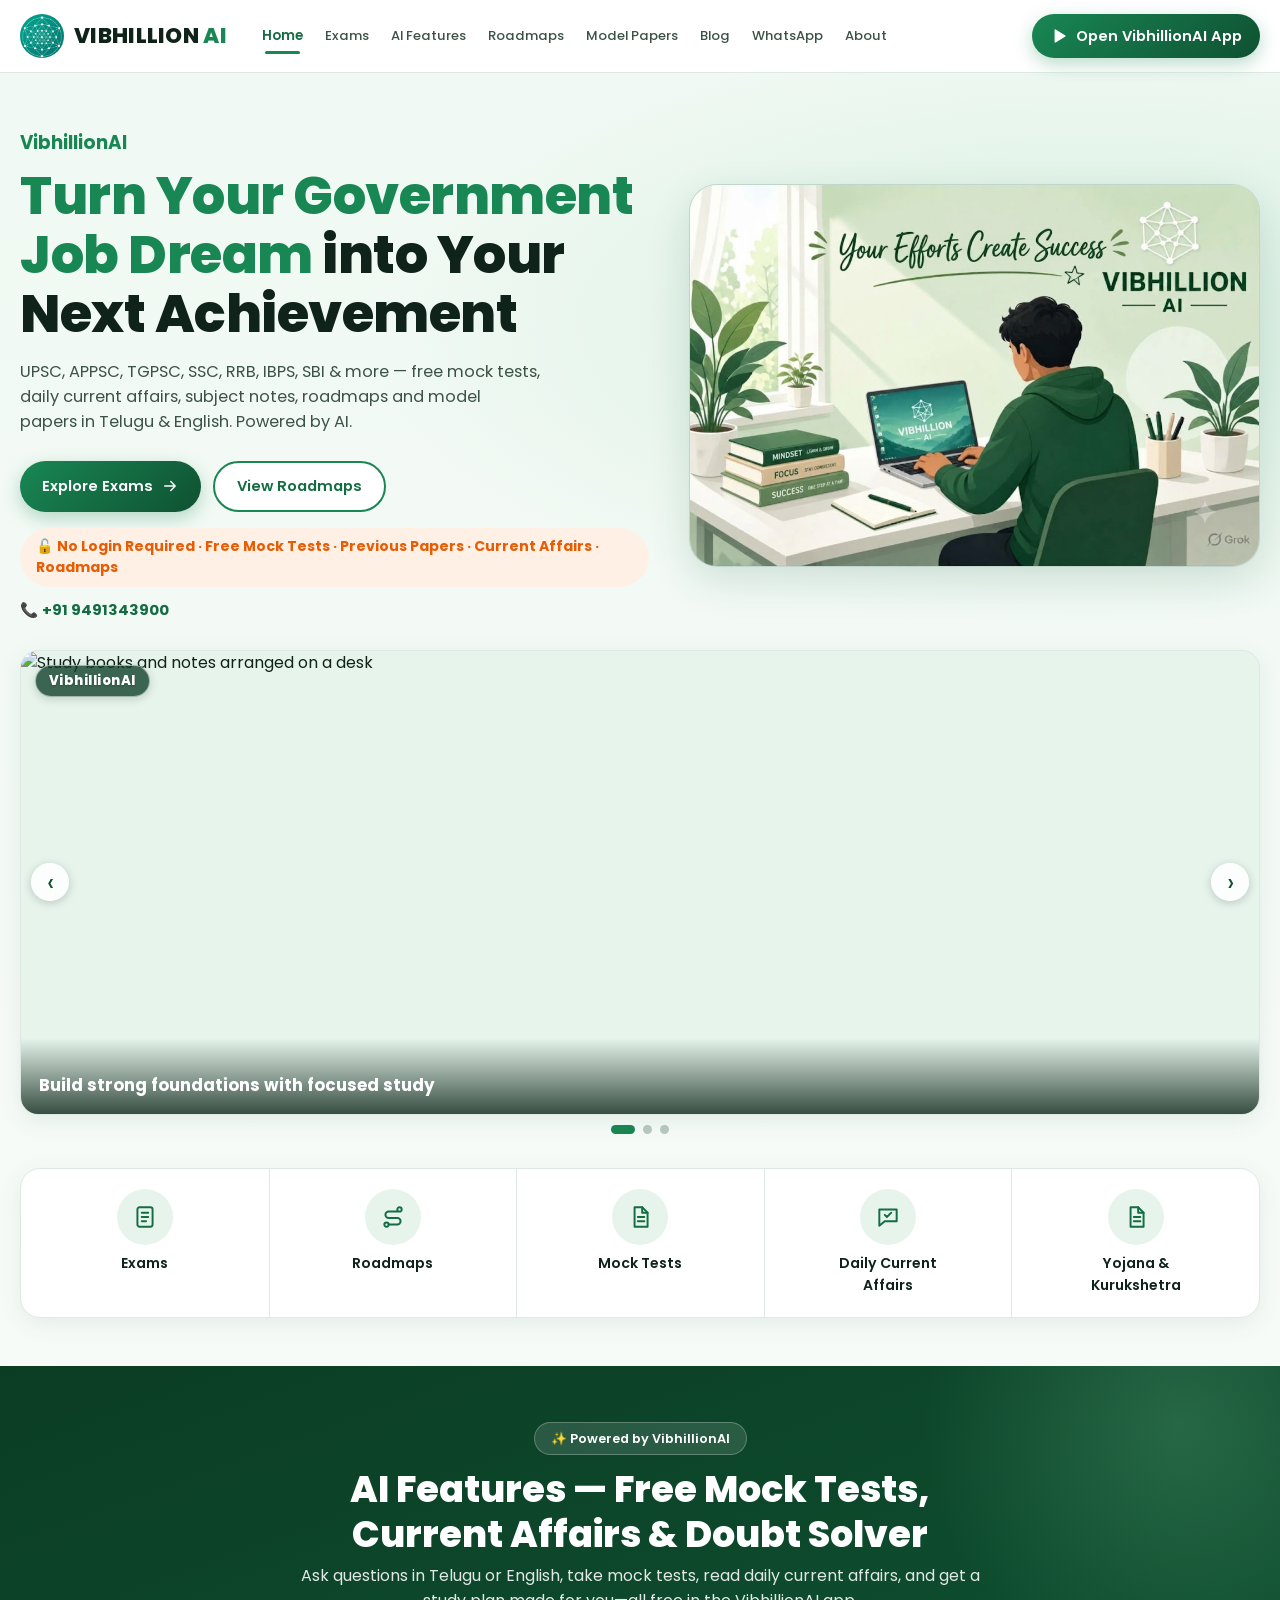
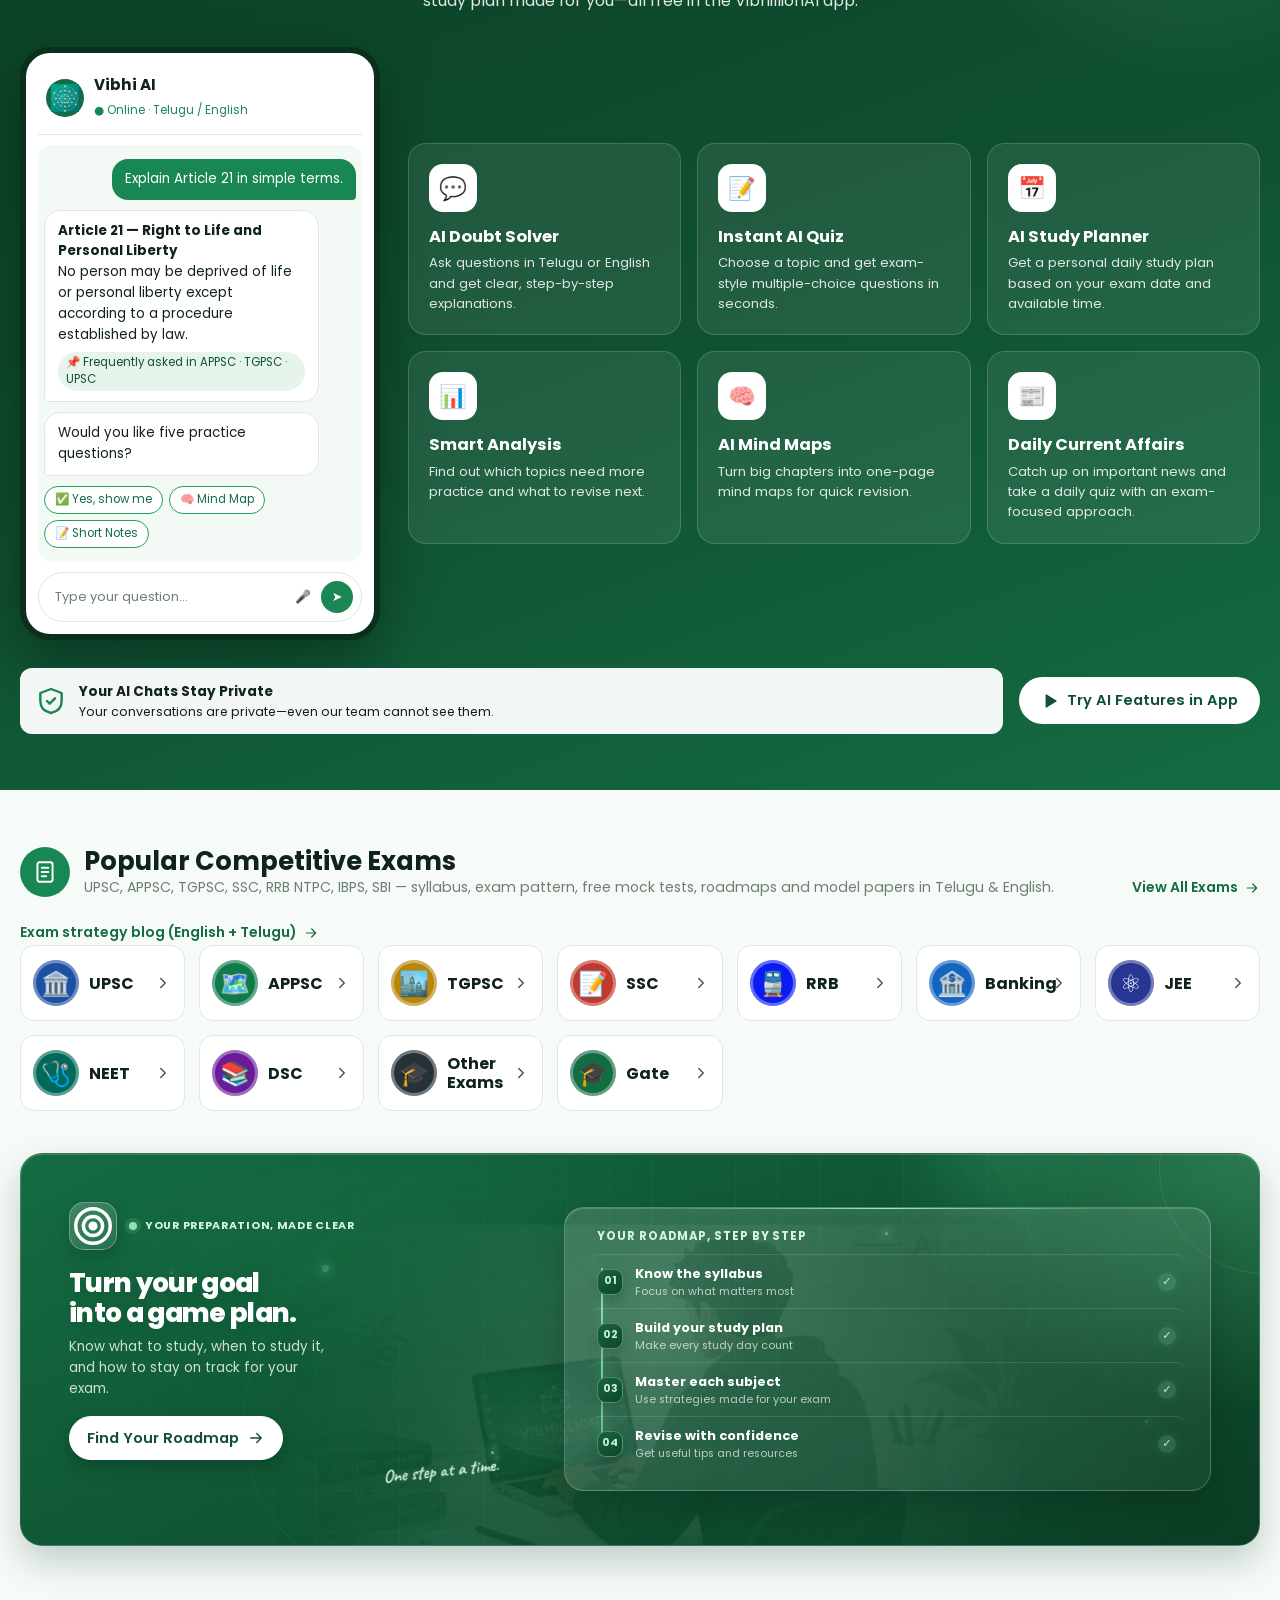
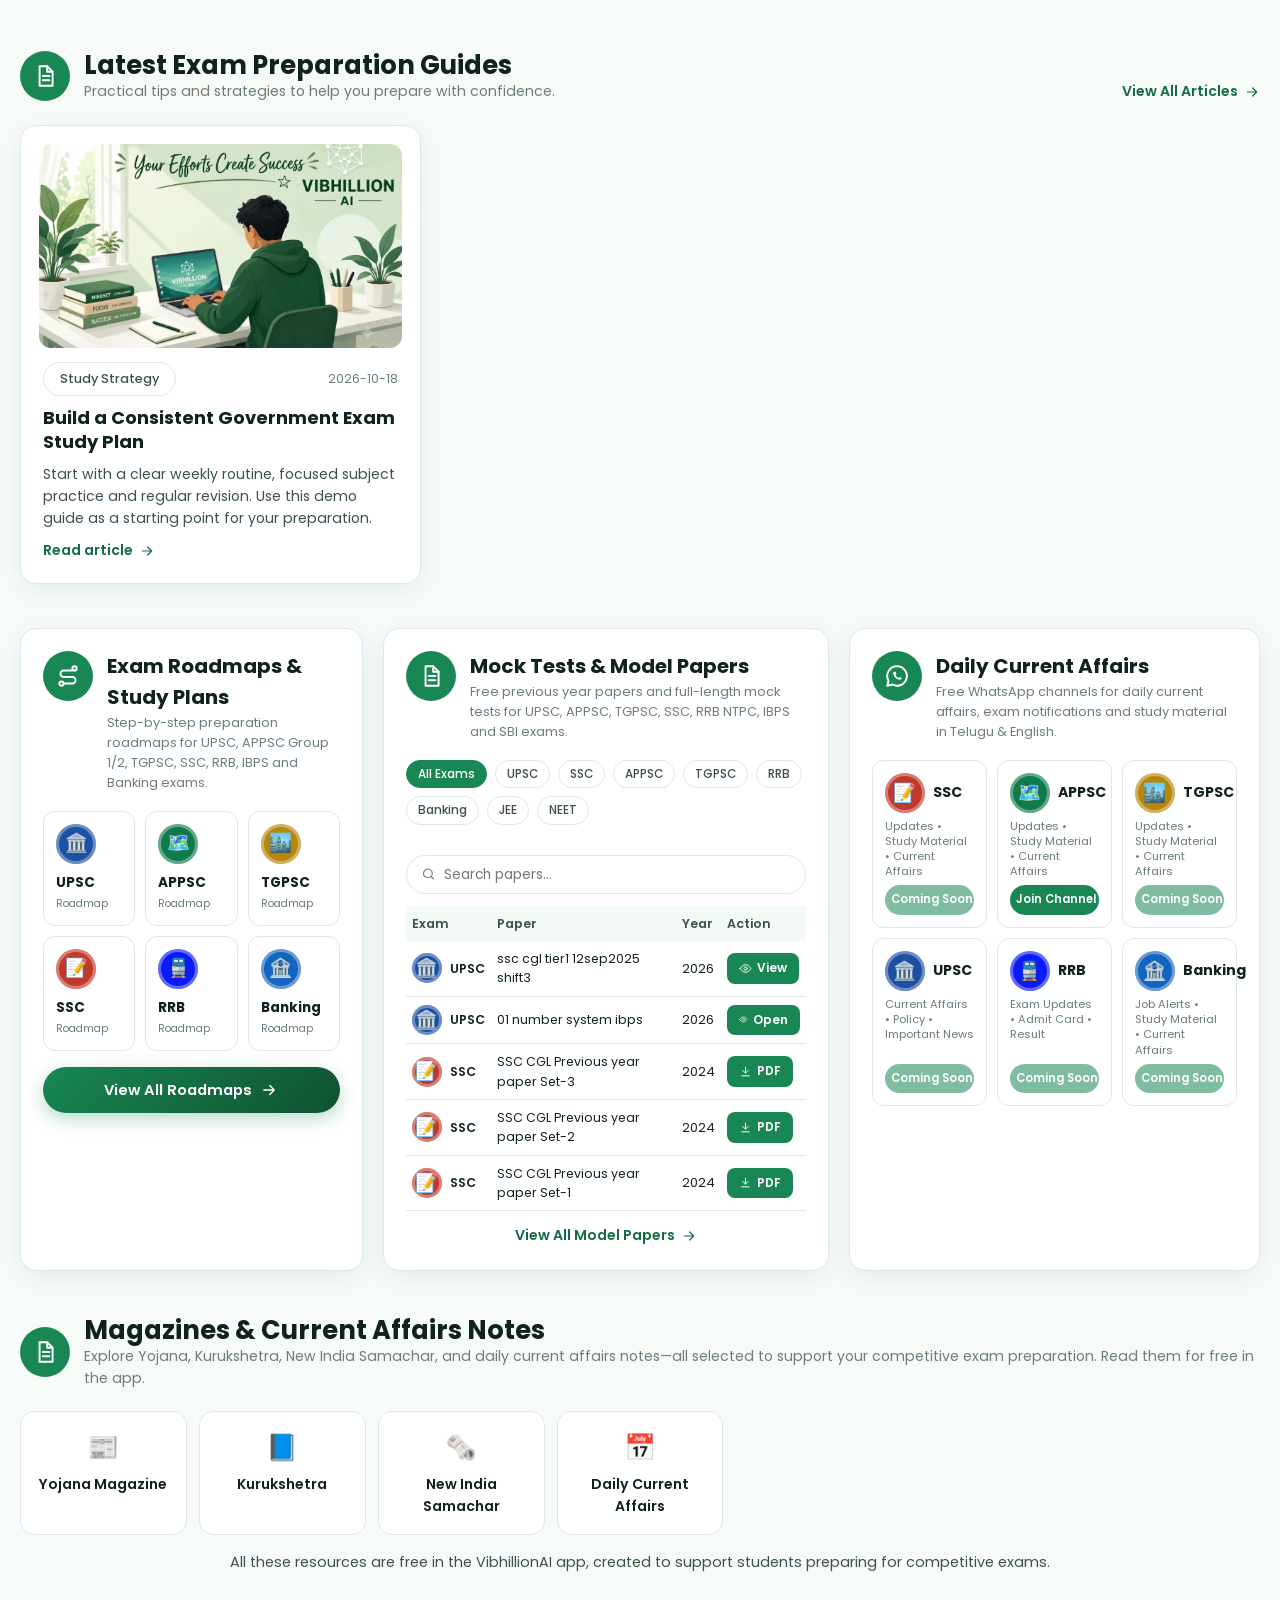
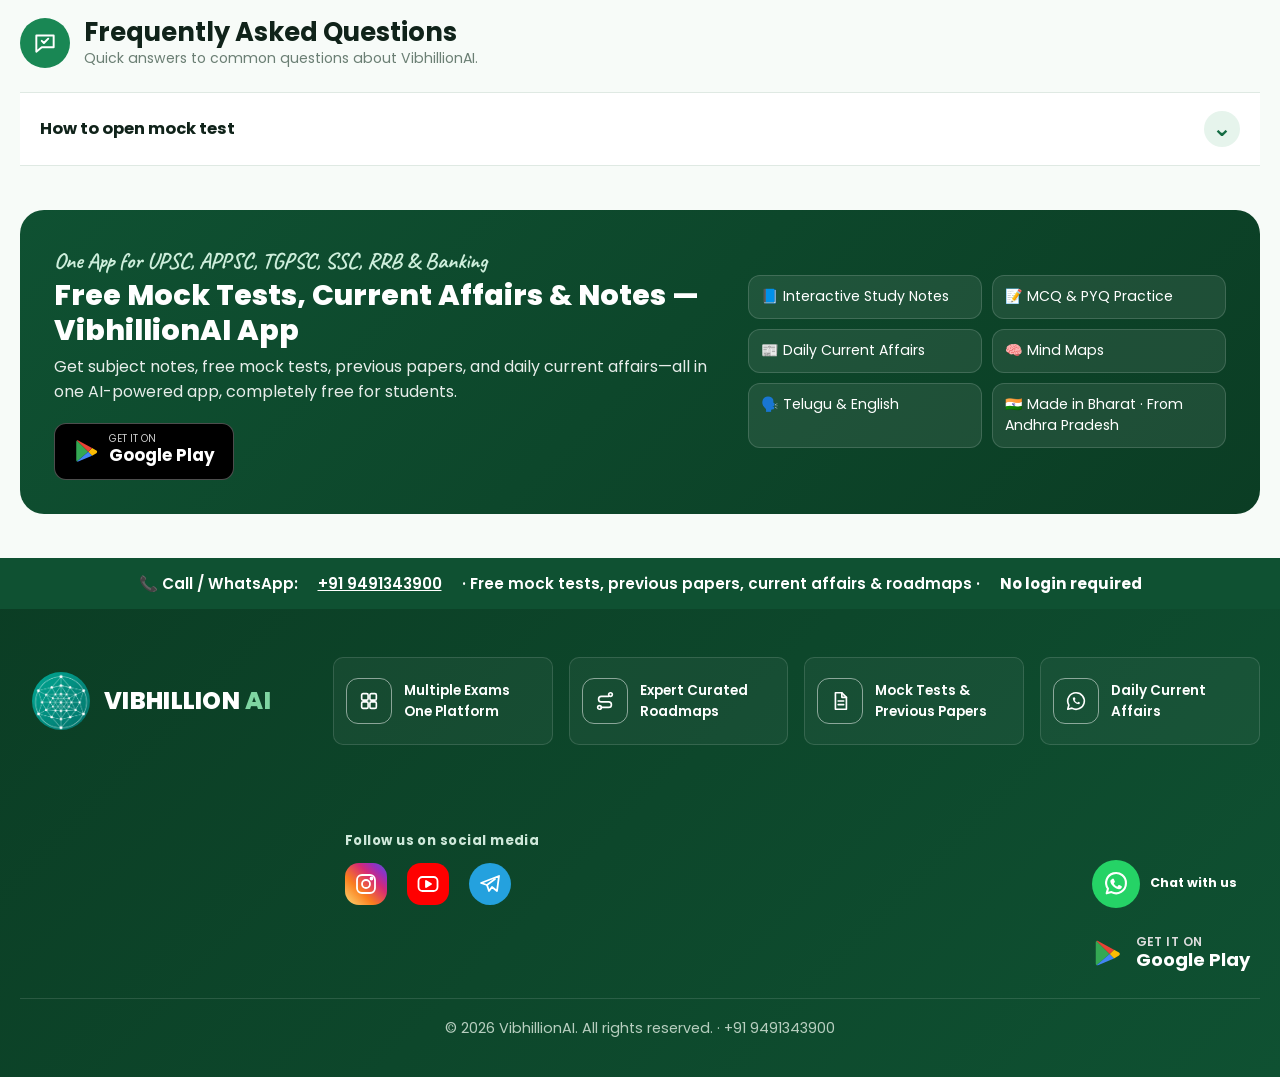
==== commit 1e73b538: "responsive update" ====
--- a/index.html
+++ b/index.html
@@ -169,7 +169,7 @@
         <span class="plan-spark plan-spark-two"></span>
         <span class="plan-spark plan-spark-three"></span>
         <span class="plan-spark plan-spark-four"></span>
-        <img class="plan-bg-student" src="assets/student-preparation-hero.png" alt="" aria-hidden="true">
+        <img class="plan-bg-student" data-site-image="hero" alt="" aria-hidden="true">
       </div>
       <div class="plan-card-copy">
         <div class="plan-card-heading">
--- a/assets/css/style.css
+++ b/assets/css/style.css
@@ -331,34 +331,42 @@
 .play b{font-size:1.05rem;line-height:1.1}
 
 /* ---------- Footer ---------- */
-.strip{background:linear-gradient(135deg,var(--g900),var(--g800));color:#fff;padding:48px 0}
+#site-footer{background:linear-gradient(135deg,var(--g900),var(--g800))}
+.strip{background:transparent;color:#fff;padding:48px 0}
 .strip-grid{display:grid;grid-template-columns:minmax(220px,1.35fr) repeat(4,minmax(0,1fr));gap:16px;align-items:stretch}
 .strip-grid>.brand,.strip-item{min-width:0;min-height:88px;display:flex;align-items:center}
 .strip-grid>.brand{gap:14px;padding:12px}
-.strip .brand-logo{color:#9fe0b9;width:54px;height:54px}
+.strip .brand-logo{color:#9fe0b9;width:58px;height:58px;flex:0 0 58px;object-fit:cover;border-radius:50%;padding:0;border:0;background:transparent}
 .strip .brand-name{font-size:1.5rem}
 .strip .brand-name span{color:#7fd6a2}
 .strip .brand-tag{color:#cfe8da}
 .strip-item{gap:12px;font-size:.85rem;font-weight:600;padding:12px;border:1px solid rgba(255,255,255,.13);background:rgba(255,255,255,.045)}
 .strip-item .ic{width:46px;height:46px;border:1.5px solid rgba(255,255,255,.5);border-radius:12px;display:grid;place-items:center;flex-shrink:0}
 .strip-item .ic svg{width:22px;height:22px}
-.foot{background:#0c2c20;padding:38px 0;color:#d5e8dc;border-top:1px solid rgba(255,255,255,.1);font-size:.84rem}
-.foot-row{display:grid;grid-template-columns:max-content auto auto;justify-content:space-between;align-items:stretch;gap:24px}
-.foot-copy{grid-column:1/-1;grid-row:2;text-align:center;padding-top:18px;border-top:1px solid rgba(255,255,255,.12);color:#b7cebf}
-.foot-links{grid-column:1;grid-row:1;display:grid;grid-template-columns:repeat(4,max-content);align-items:center;justify-items:start;gap:14px 20px;width:max-content;max-width:100%;min-height:100px;padding:8px;border:1px solid rgba(255,255,255,.14);border-radius:14px;background:rgba(255,255,255,.045)}
-.foot-links a{display:block;padding:6px 4px;border-radius:8px;color:#e5f1e9;text-decoration:none;font-weight:600;font-size:clamp(.8rem,.95vw,.92rem);white-space:nowrap}
-.foot-links a:hover,.foot-links a:focus-visible{color:#ffd0a8;background:rgba(255,255,255,.08)}
-.foot-social-container{grid-column:2;grid-row:1;display:flex;align-items:center;justify-content:center;min-height:100px;padding:12px;border:1px solid rgba(255,255,255,.14);border-radius:14px;background:rgba(255,255,255,.045)}
-.socials{display:grid;grid-template-columns:repeat(2,46px);justify-content:center;gap:16px 20px;align-items:center}
-.socials a{width:46px;height:46px;display:grid;place-items:center;border:1px solid rgba(255,255,255,.22);border-radius:14px;background:rgba(255,255,255,.08);color:#fff;transition:transform .2s ease,background .2s ease,color .2s ease,box-shadow .2s ease}
-.socials a:hover,.socials a:focus-visible{background:var(--o600);border-color:var(--o600);color:#fff;transform:translateY(-3px);box-shadow:0 6px 14px rgba(0,0,0,.2)}
-.socials svg{width:21px;height:21px}
-.foot-signature{grid-column:3;grid-row:1;display:flex;flex-direction:column;align-items:center;justify-content:center;gap:5px;min-width:94px;min-height:100px;padding:12px;border:1px solid rgba(255,255,255,.14);border-radius:14px;background:rgba(255,255,255,.045);color:#fff;text-decoration:none;font-size:.72rem;font-weight:700;letter-spacing:.04em;white-space:nowrap}
-.play-download-icon{width:46px;height:46px;display:grid;place-items:center;border:1px solid rgba(255,255,255,.22);border-radius:14px;background:rgba(255,255,255,.08);transition:transform .2s ease,background .2s ease,border-color .2s ease;box-sizing:border-box}
-.play-download-icon svg{width:21px;height:21px}
-.play-download-label{max-width:110px;white-space:normal;text-align:center;line-height:1.25}
-.foot-signature:hover .play-download-icon,.foot-signature:focus-visible .play-download-icon{background:var(--o600);border-color:var(--o600);transform:translateY(-3px)}
-.foot-signature:hover,.foot-signature:focus-visible{color:#ffd0a8}
+.foot{background:transparent;padding:38px 0;color:#d5e8dc;border-top:0;font-size:.84rem}
+.foot-row{display:grid;grid-template-columns:1fr;justify-content:stretch;align-items:center;gap:18px}
+.foot-copy{grid-column:1;grid-row:3;display:flex;align-items:center;justify-content:center;gap:10px;text-align:center;padding-top:18px;border-top:1px solid rgba(255,255,255,.12);color:#b7cebf;font-size:.9rem;white-space:nowrap}
+.foot-social-container{grid-column:1;grid-row:1;display:grid;grid-template-columns:minmax(220px,1.35fr) repeat(4,minmax(0,1fr));grid-template-rows:auto 48px;row-gap:8px;align-items:center;min-height:48px;padding:0;border:0;border-radius:0;background:transparent}
+.social-heading{grid-column:2/span 3;grid-row:1;margin-left:12px;color:#cfe8da;font-size:.82rem;font-weight:700;letter-spacing:.035em}
+.socials{grid-column:2/span 4;grid-row:2;display:flex;width:100%;max-width:100%;margin-left:12px;gap:20px;align-items:center}
+.socials a[aria-label="whatsapp"]{display:flex;align-items:center;justify-content:flex-start;gap:10px;width:180px;height:48px;flex-basis:180px;margin-left:auto;margin-right:0;padding:0;white-space:nowrap;background:transparent;border-radius:0}
+.socials a{width:42px;height:42px;flex:0 0 42px;display:grid;place-items:center;overflow:hidden;border:0;border-radius:0;background:transparent;color:#fff;transition:transform .2s ease,filter .2s ease,box-shadow .2s ease}
+.socials a[aria-label="instagram"]{border-radius:14px;background:linear-gradient(45deg,#feda75,#fa7e1e 35%,#d62976 65%,#962fbf 82%,#4f5bd5)}
+.socials a[aria-label="youtube"]{border-radius:14px;background:#f00}
+.socials a[aria-label="telegram"]{border-radius:50%;background:#24a1de}
+.socials a[aria-label="whatsapp"]{border-radius:0;background:transparent}
+.socials a:hover,.socials a:focus-visible{color:#fff;filter:brightness(1.12);transform:translateY(-3px);box-shadow:0 6px 14px rgba(0,0,0,.2)}
+.socials svg{width:24px;height:24px}
+.whatsapp-logo{width:48px;height:48px;display:grid;place-items:center;flex:0 0 48px;border-radius:50%;background:#25d366;color:#fff}
+.whatsapp-logo svg{width:28px;height:28px}
+.whatsapp-label{font-size:.78rem;font-weight:700;line-height:1;color:#fff}
+.foot-signature{grid-column:1;grid-row:2;justify-self:end;display:flex;align-items:center;justify-content:center;gap:13px;width:180px;max-width:100%;min-height:54px;padding:8px 0;border:0;border-radius:0;background:transparent;color:#fff;text-decoration:none;white-space:nowrap;box-shadow:none}
+.play-download-icon{width:32px;height:36px;display:grid;place-items:center;flex:0 0 auto}
+.play-download-icon svg{width:30px;height:30px}
+.play-download-copy{display:grid;gap:1px;text-align:left;line-height:1.15}
+.play-download-copy small{font-size:.76rem;font-weight:600;letter-spacing:.04em;color:#ddd}
+.play-download-copy b{font-size:1.12rem;font-weight:700;color:#fff}
+.foot-signature:hover,.foot-signature:focus-visible{background:transparent;border-color:transparent;color:#ffd0a8;transform:translateY(-2px);box-shadow:none}
 #site-footer .strip .brand:hover .brand-logo,#site-footer .strip .brand:focus-visible .brand-logo,
 #site-footer .strip .brand:hover .brand-name,#site-footer .strip .brand:focus-visible .brand-name{color:var(--o500)}
 #site-footer .strip .brand:hover .brand-name span,#site-footer .strip .brand:focus-visible .brand-name span{color:#ffd0a8}
@@ -390,10 +398,13 @@
   .strip-grid{grid-template-columns:repeat(2,1fr)}
   .strip-grid>.brand{grid-column:1/-1}
   .foot-row{grid-template-columns:1fr;justify-content:stretch;gap:24px}
-  .foot-links{grid-column:1;grid-row:1;justify-items:stretch;grid-template-columns:repeat(4,minmax(0,1fr));width:100%;column-gap:14px;row-gap:14px}
-  .foot-social-container{grid-column:1;grid-row:2;justify-content:center}
-  .foot-signature{grid-column:1;grid-row:3;justify-self:center}
-  .foot-copy{grid-column:1;grid-row:4}
+  .foot-social-container{grid-column:1;grid-row:1;justify-content:center}
+  .foot-social-container{display:flex;flex-direction:column;justify-content:center;gap:8px}
+  .social-heading{margin:0;text-align:center}
+  .socials{display:flex;width:auto;max-width:100%;justify-content:center;margin-left:0;gap:20px}
+  .socials a[aria-label="whatsapp"]{margin:0}
+  .foot-signature{grid-column:1;grid-row:2;justify-self:center}
+  .foot-copy{grid-column:1;grid-row:3}
 }
 @media (max-width:1100px){.features{grid-template-columns:repeat(3,1fr)}.feature+.feature{border-left:none}}
 @media (max-width:1200px){
@@ -418,11 +429,11 @@
   .foot-cta{padding:20px 0}
   .foot-cta-row{align-items:flex-start;flex-direction:column;gap:14px}
   .foot-row{grid-template-columns:1fr;gap:24px}
-  .foot-copy{grid-column:auto;grid-row:auto;padding-top:16px;text-align:center}
-  .foot-social-container{grid-column:auto;grid-row:auto;justify-content:center}
-  .foot-signature{grid-column:auto;grid-row:auto;justify-self:center}
-  .foot-links{grid-column:auto;grid-row:auto;padding:12px 8px;gap:12px 10px}
-  .foot-links a{font-size:.72rem;padding:6px 2px}
+  .foot-social-container{grid-column:1;grid-row:1;justify-content:center}
+  .foot-signature{grid-column:1;grid-row:2;justify-self:end}
+  .foot-copy{grid-column:1;grid-row:3;padding-top:16px;text-align:center}
+  .socials{gap:10px}
+  .socials a[aria-label="whatsapp"]{width:auto;flex-basis:auto;margin:0}
   .exam-grid{grid-template-columns:1fr 1fr}
   .tri{grid-template-columns:1fr}
   .plan-card{grid-template-columns:1fr;grid-template-areas:"copy" "roadmap";gap:24px;padding:24px}
@@ -440,6 +451,8 @@
 @media (max-width:440px){
   .exam-grid{grid-template-columns:1fr}
   .brand-tag{display:none}
+  .strip .brand-logo{width:48px;height:48px;flex-basis:48px}
+  .foot-copy{font-size:.72rem}
 }
 
 /* icon placeholders */
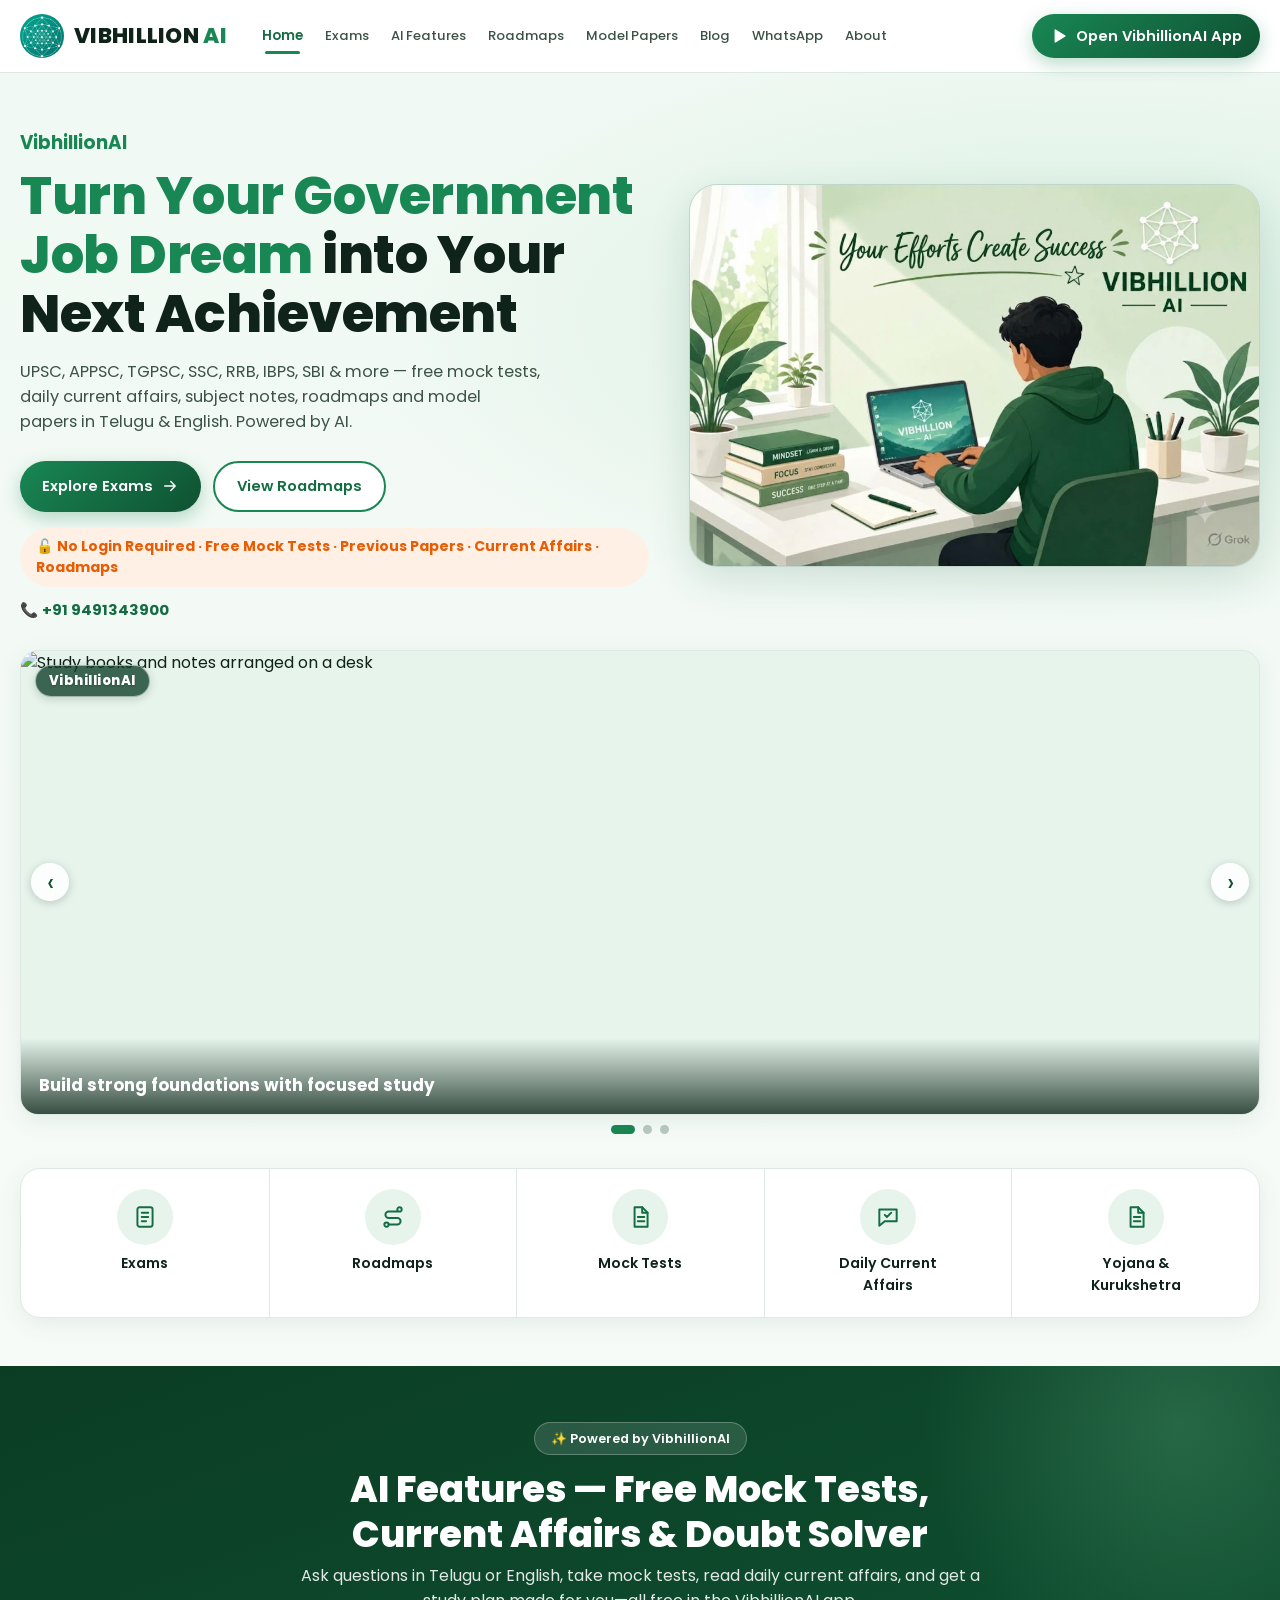
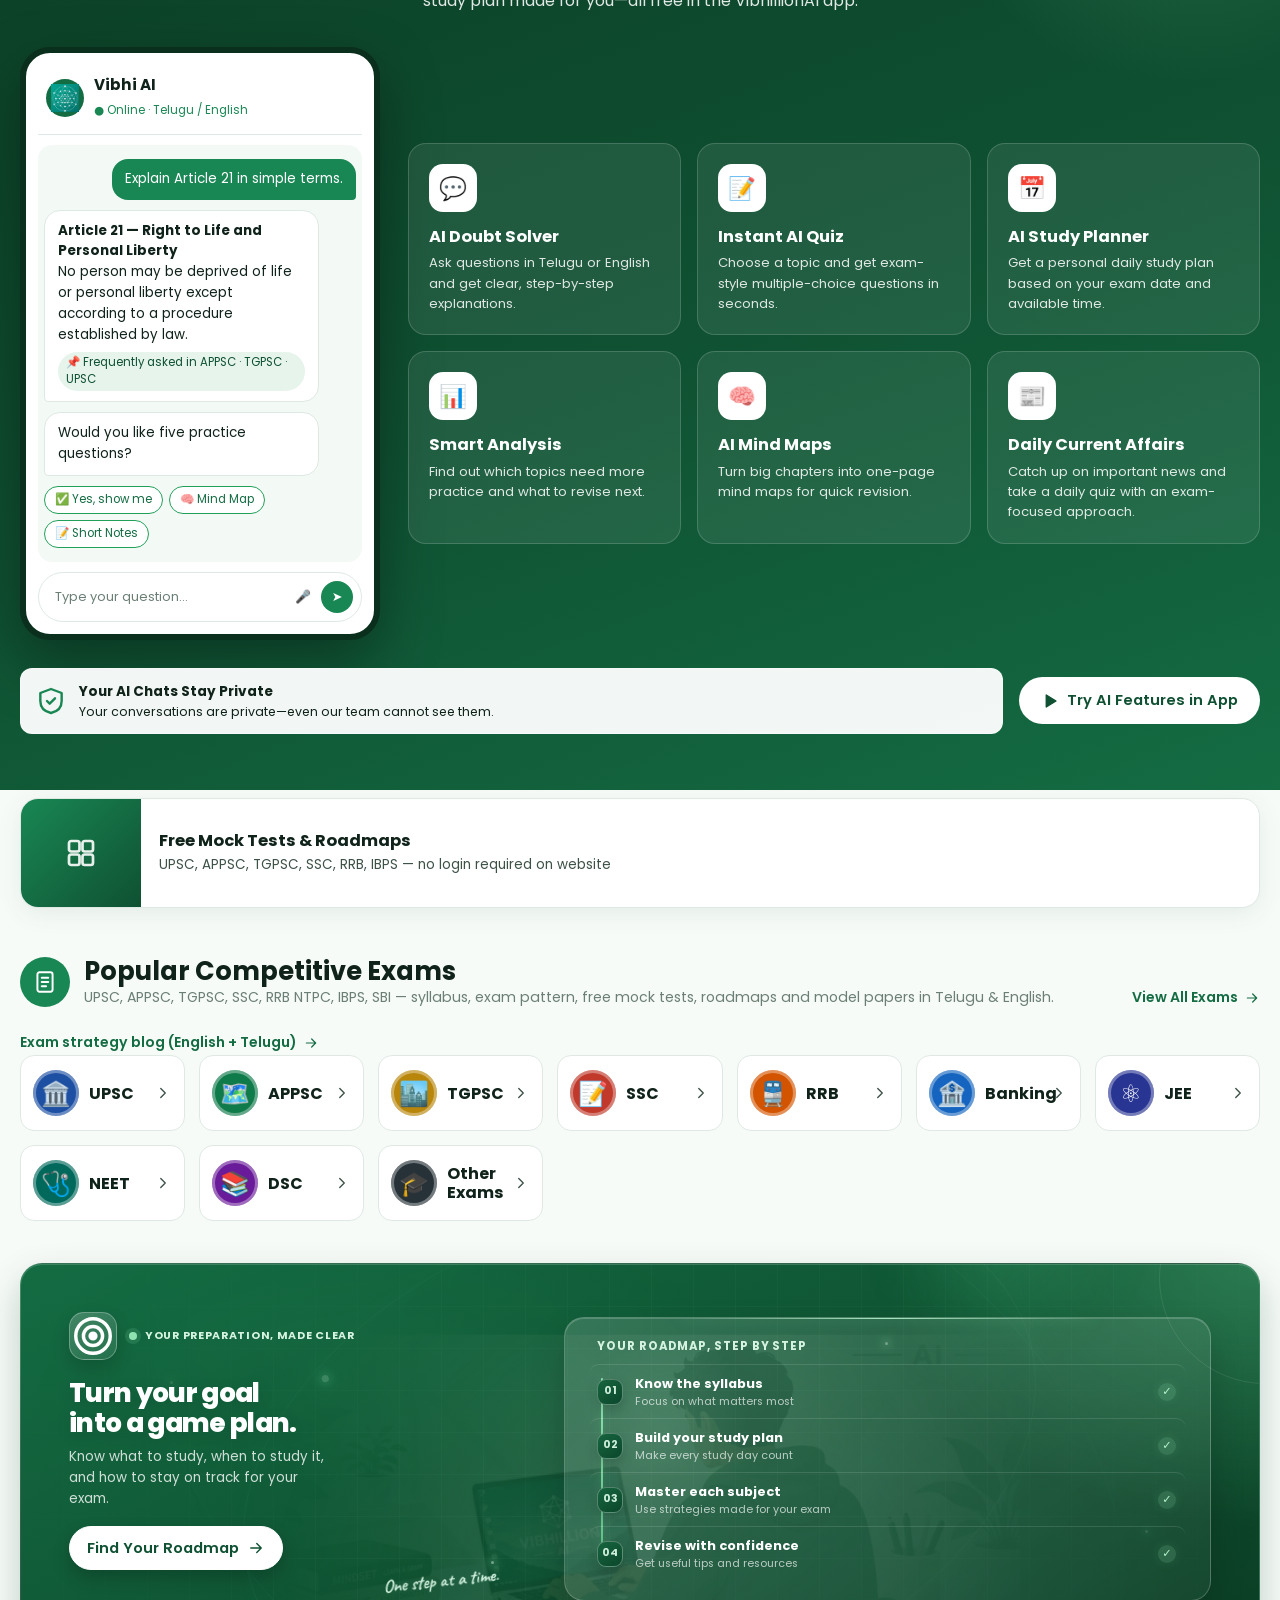
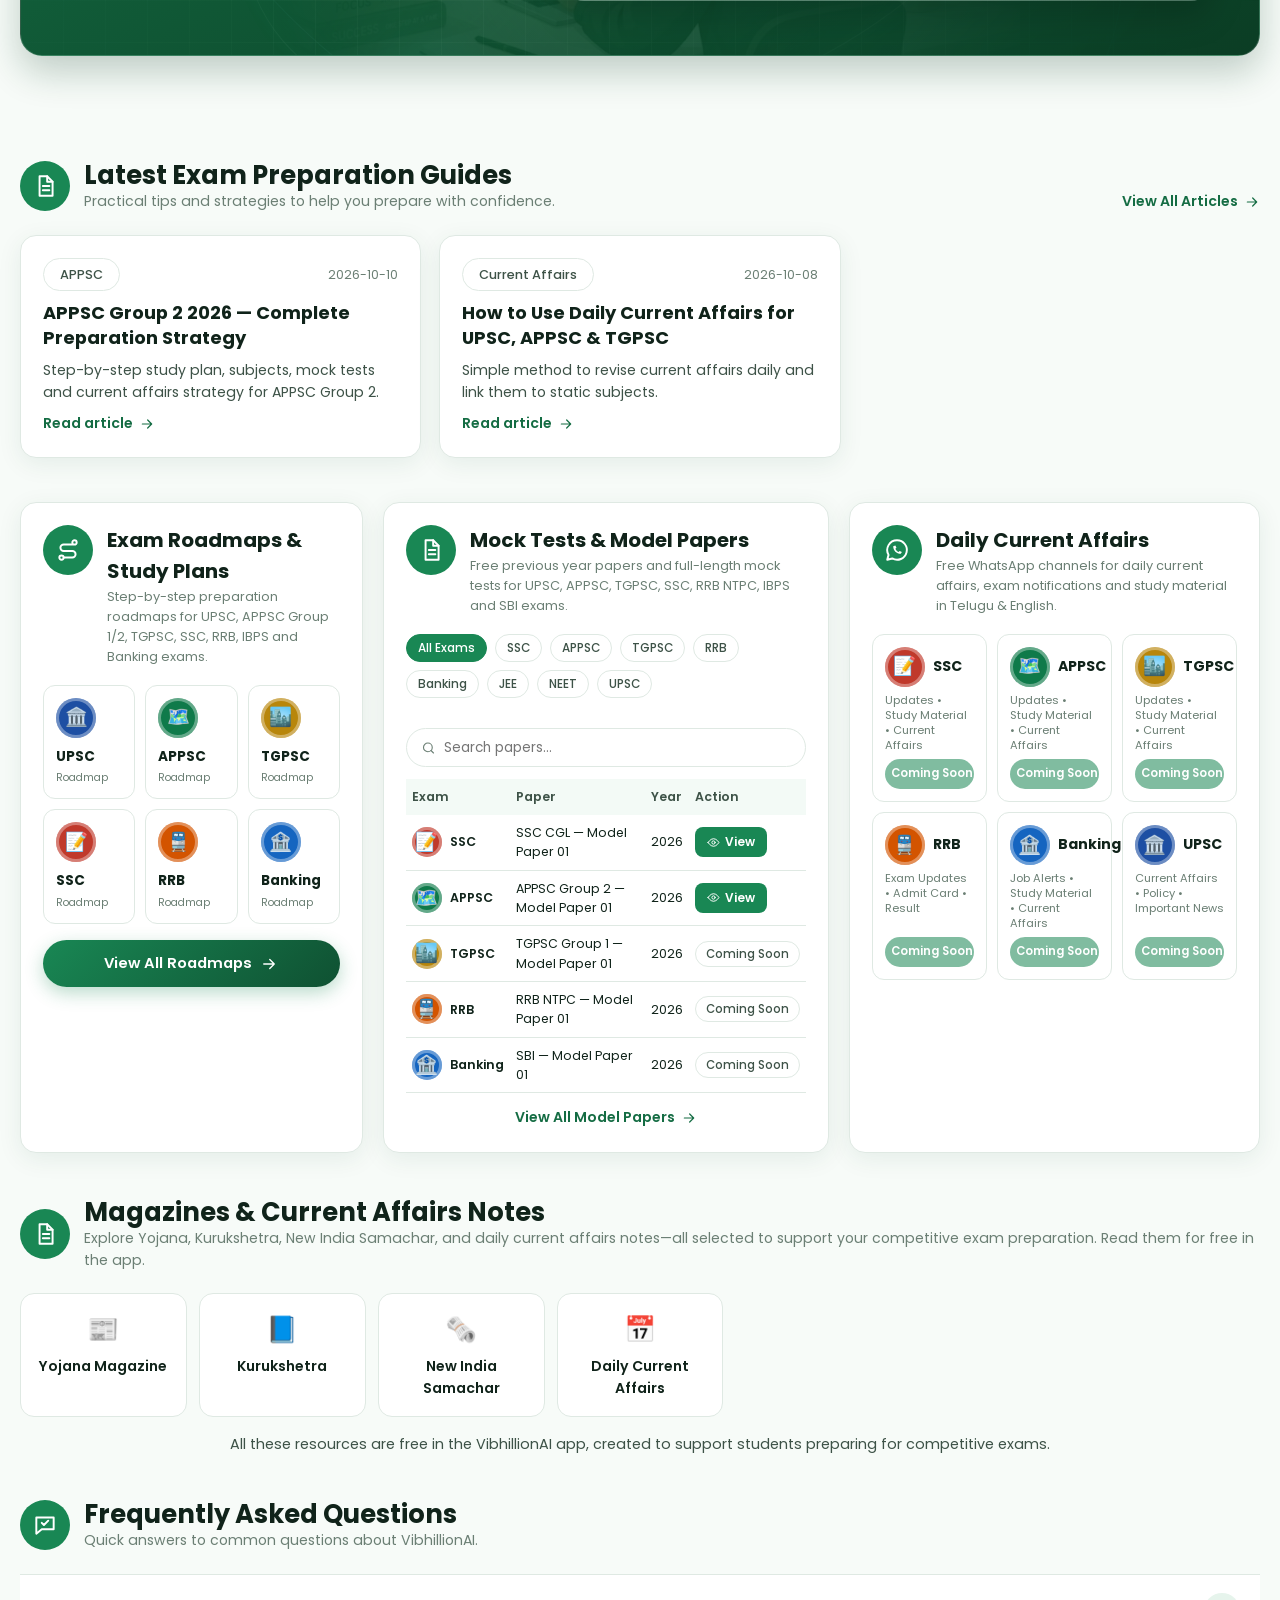
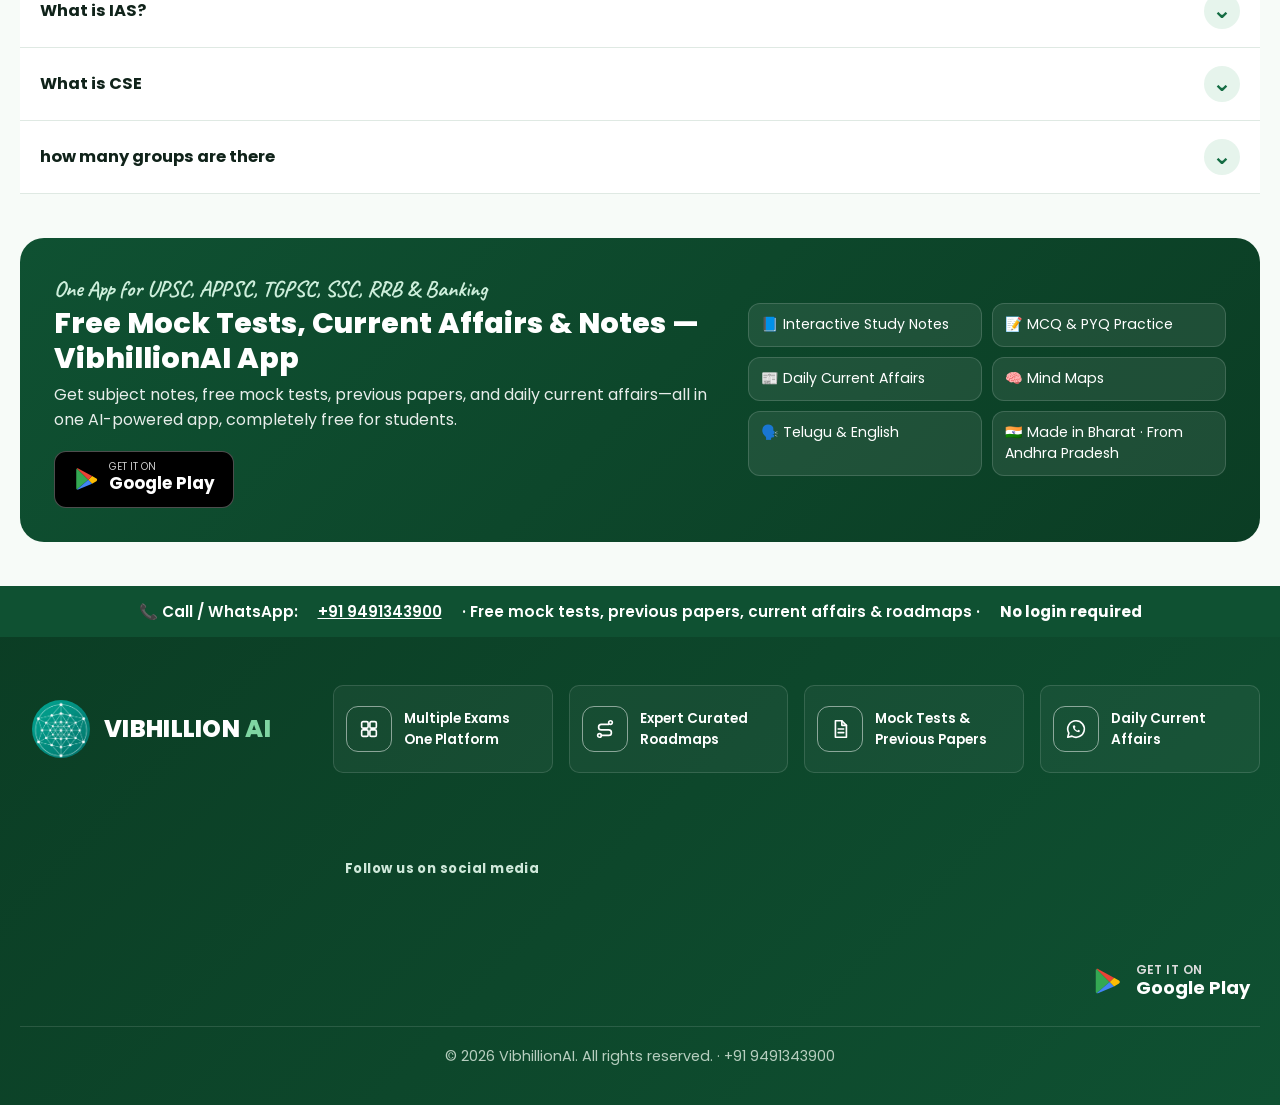
==== commit 254fc9e1: "Fix syntax error from merge conflicts in data.js and validate index.html schema" ====
--- a/index.html
+++ b/index.html
@@ -37,7 +37,10 @@
   "description": "Free AI-powered exam preparation platform for UPSC, APPSC, TGPSC, SSC, RRB, IBPS, SBI and all major competitive exams with mock tests, current affairs and study material in Telugu and English.",
   "potentialAction": {
     "@type": "SearchAction",
-    "target": "https://www.vibhillionai.com/exams.html",
+    "target": {
+      "@type": "EntryPoint",
+      "urlTemplate": "https://www.vibhillionai.com/papers.html?q={search_term_string}"
+    },
     "query-input": "required name=search_term_string"
   },
   "publisher": {
@@ -57,12 +60,22 @@
   "@type": "Organization",
   "name": "VibhillionAI",
   "url": "https://www.vibhillionai.com/",
+  "logo": "https://www.vibhillionai.com/assets/favicon.svg",
   "description": "Telugu-first AI exam preparation platform from Andhra Pradesh offering free mock tests, daily current affairs, roadmaps and study material for UPSC, APPSC, TGPSC, SSC, RRB, Banking and more.",
   "foundingLocation": {
     "@type": "Place",
     "name": "Andhra Pradesh, India"
   },
-  "areaServed": "IN"
+  "areaServed": {
+    "@type": "Country",
+    "name": "India"
+  },
+  "contactPoint": {
+    "@type": "ContactPoint",
+    "telephone": "+91-9491343900",
+    "contactType": "customer support",
+    "availableLanguage": ["Telugu", "English"]
+  }
 }
 </script>
 </head>
--- a/assets/css/style.css
+++ b/assets/css/style.css
@@ -687,6 +687,19 @@
 .share-btn.x:hover,.share-btn.x:focus-visible,
 .share-btn.fb:hover,.share-btn.fb:focus-visible{border-color:var(--o600);background:var(--o50);color:var(--o600)}
 
+/* Keep social links and WhatsApp contact grouped independently on mobile */
+.social-platform-icons{display:flex;align-items:center;gap:20px}
+.social-chat-container{width:180px;margin-left:auto}
+.social-chat-container a[aria-label="whatsapp"]{margin:0}
+@media(max-width:1100px){
+  .social-chat-container{margin-left:24px}
+}
+@media(max-width:700px){
+  .socials{width:100%;flex-direction:column;gap:16px}
+  .social-platform-icons{justify-content:center;gap:18px}
+  .social-chat-container{width:auto;margin:0;padding-top:14px;border-top:1px solid rgba(255,255,255,.14)}
+}
+
 /* Ensure orange feedback on every linked content container and image frame */
 :where(.card,.exam-card,.feature,.mini,.sub-exam-card,.banner-card,.blog-card,.app-band li,.strip-item):hover,
 :where(.card,.exam-card,.feature,.mini,.sub-exam-card,.banner-card,.blog-card,.app-band li,.strip-item):focus-visible{
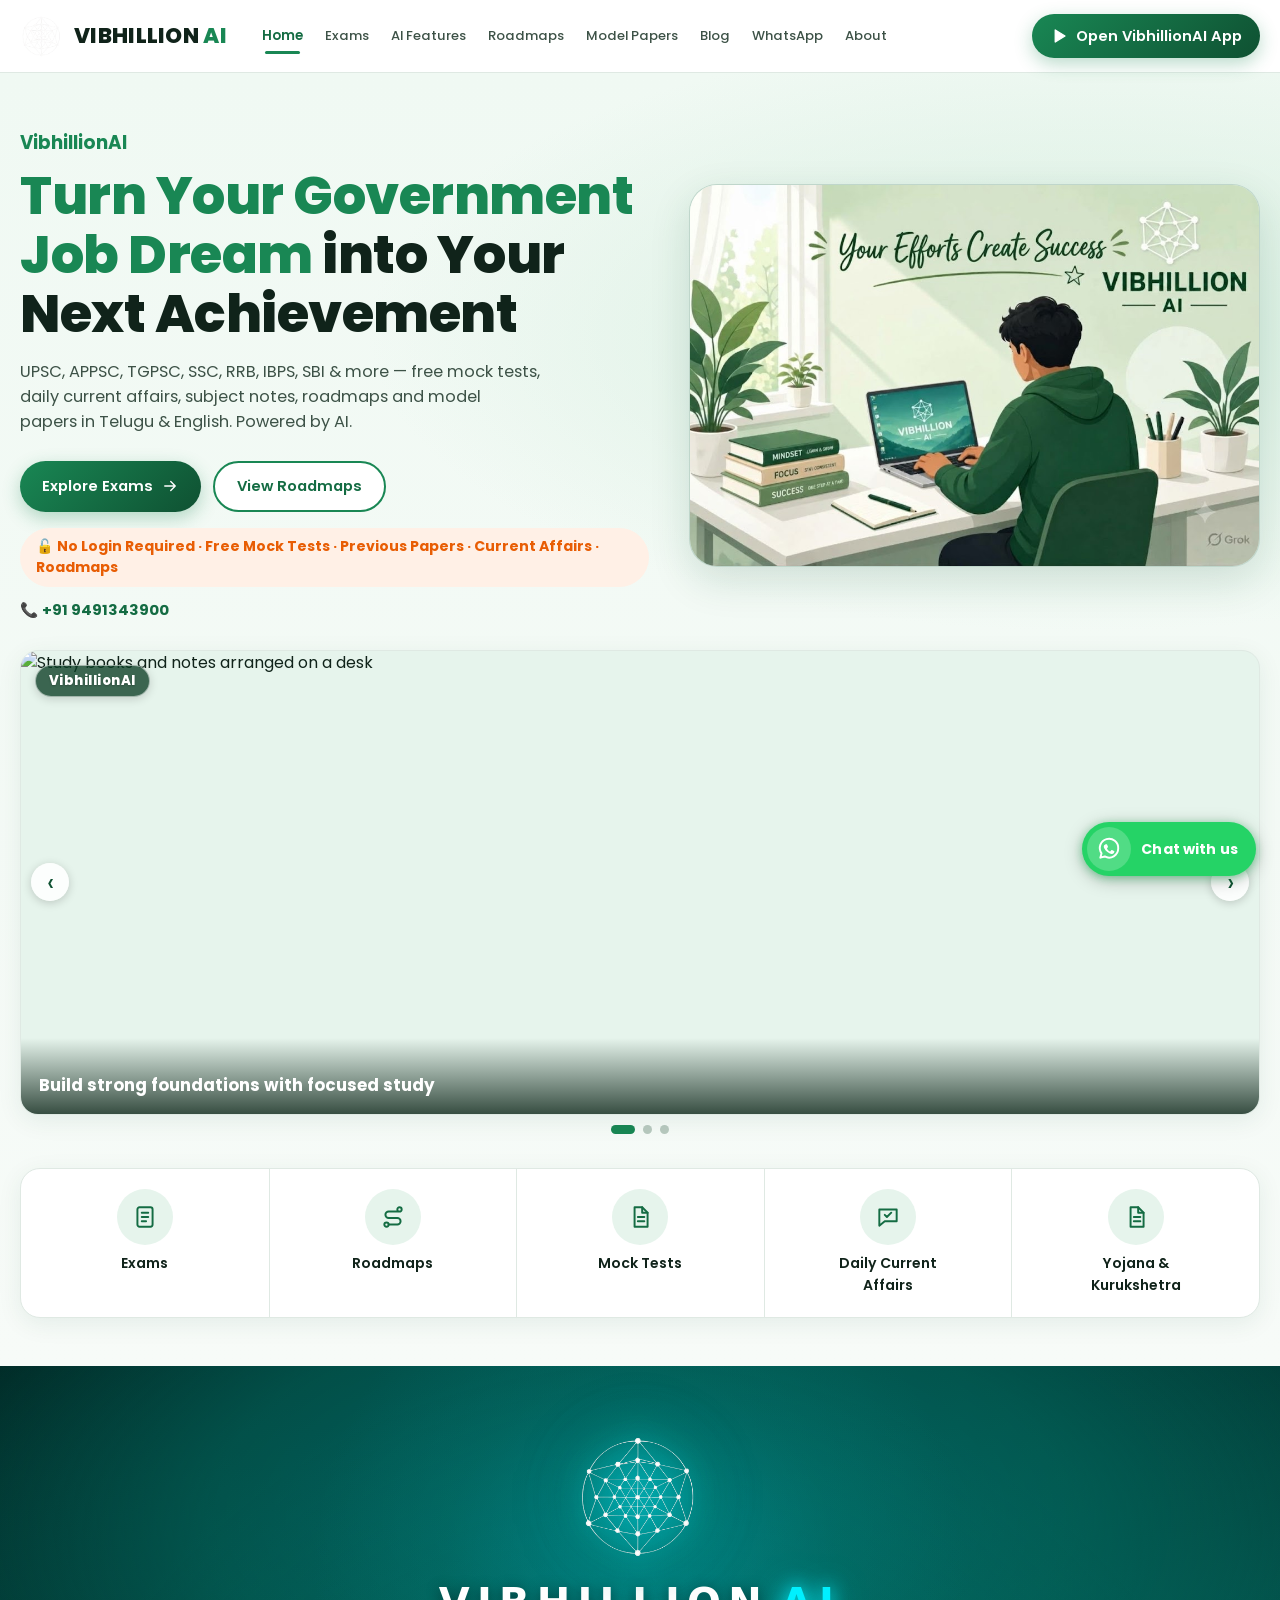
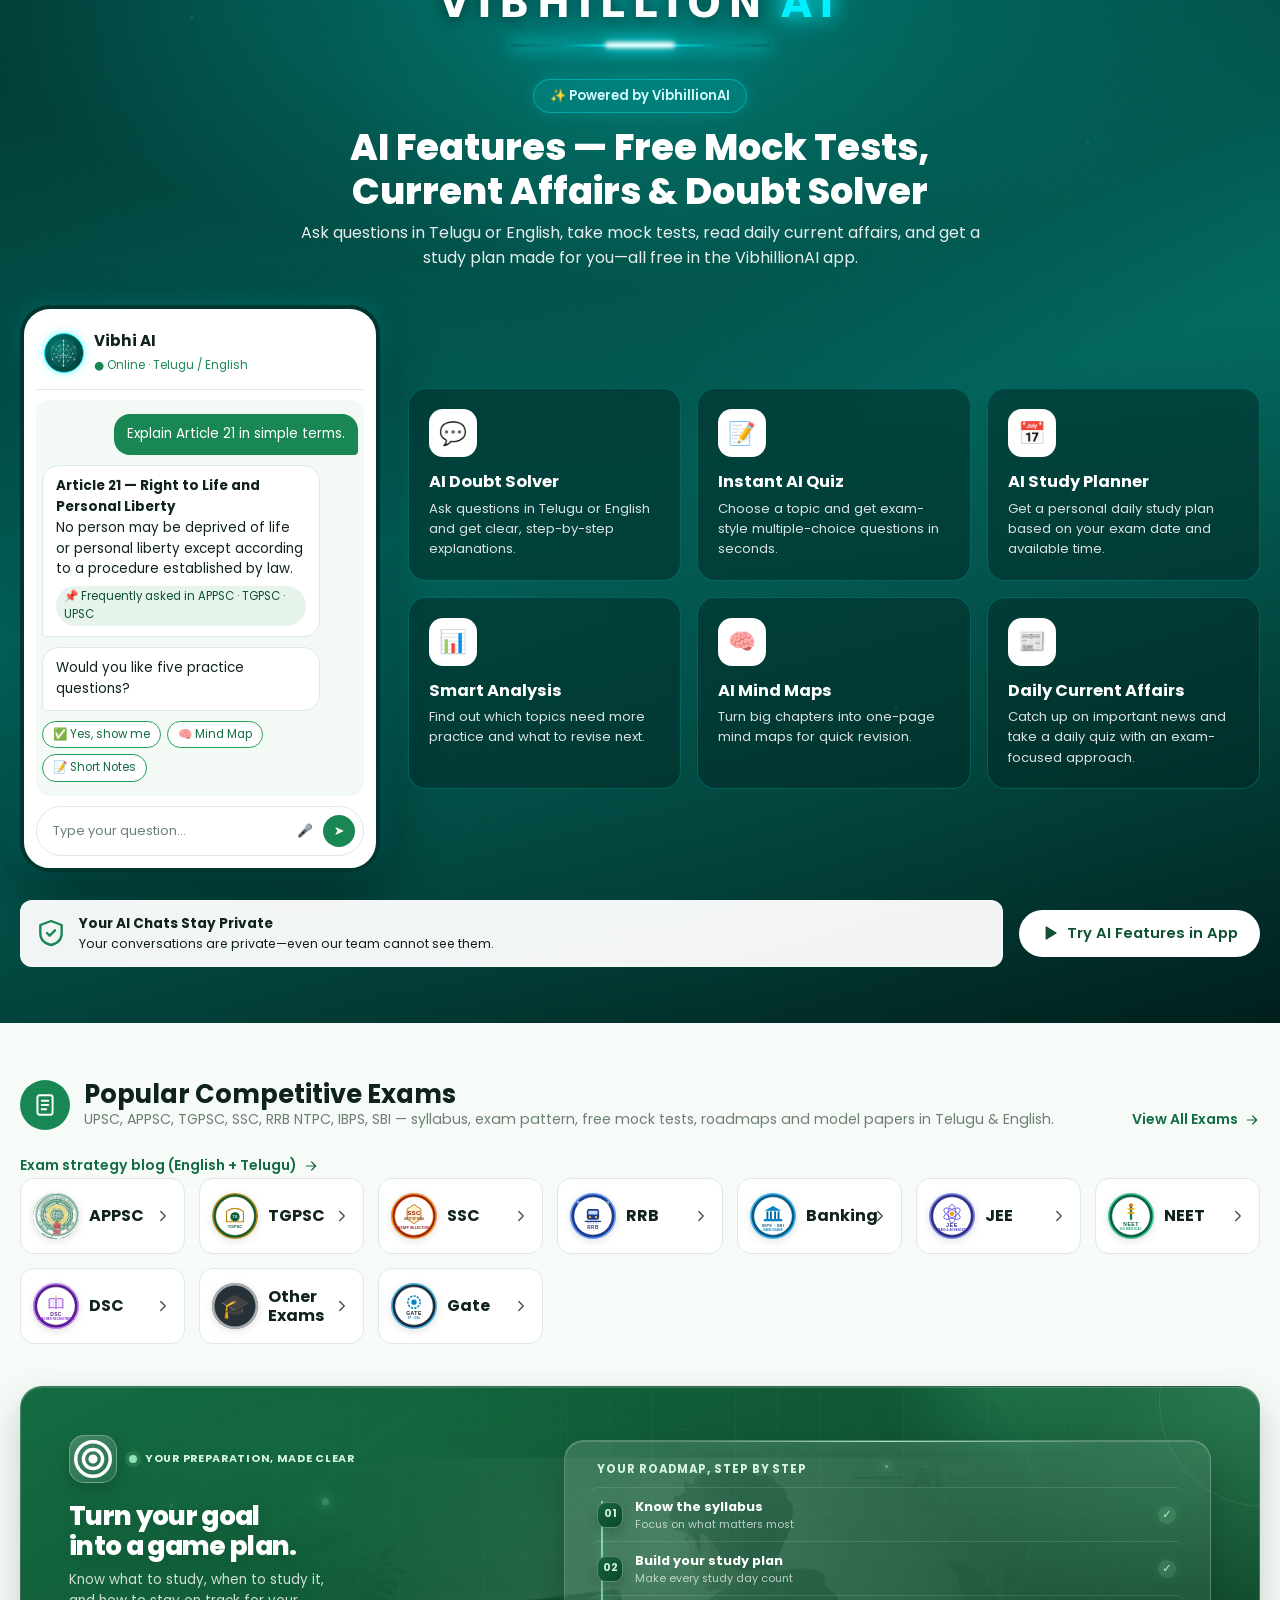
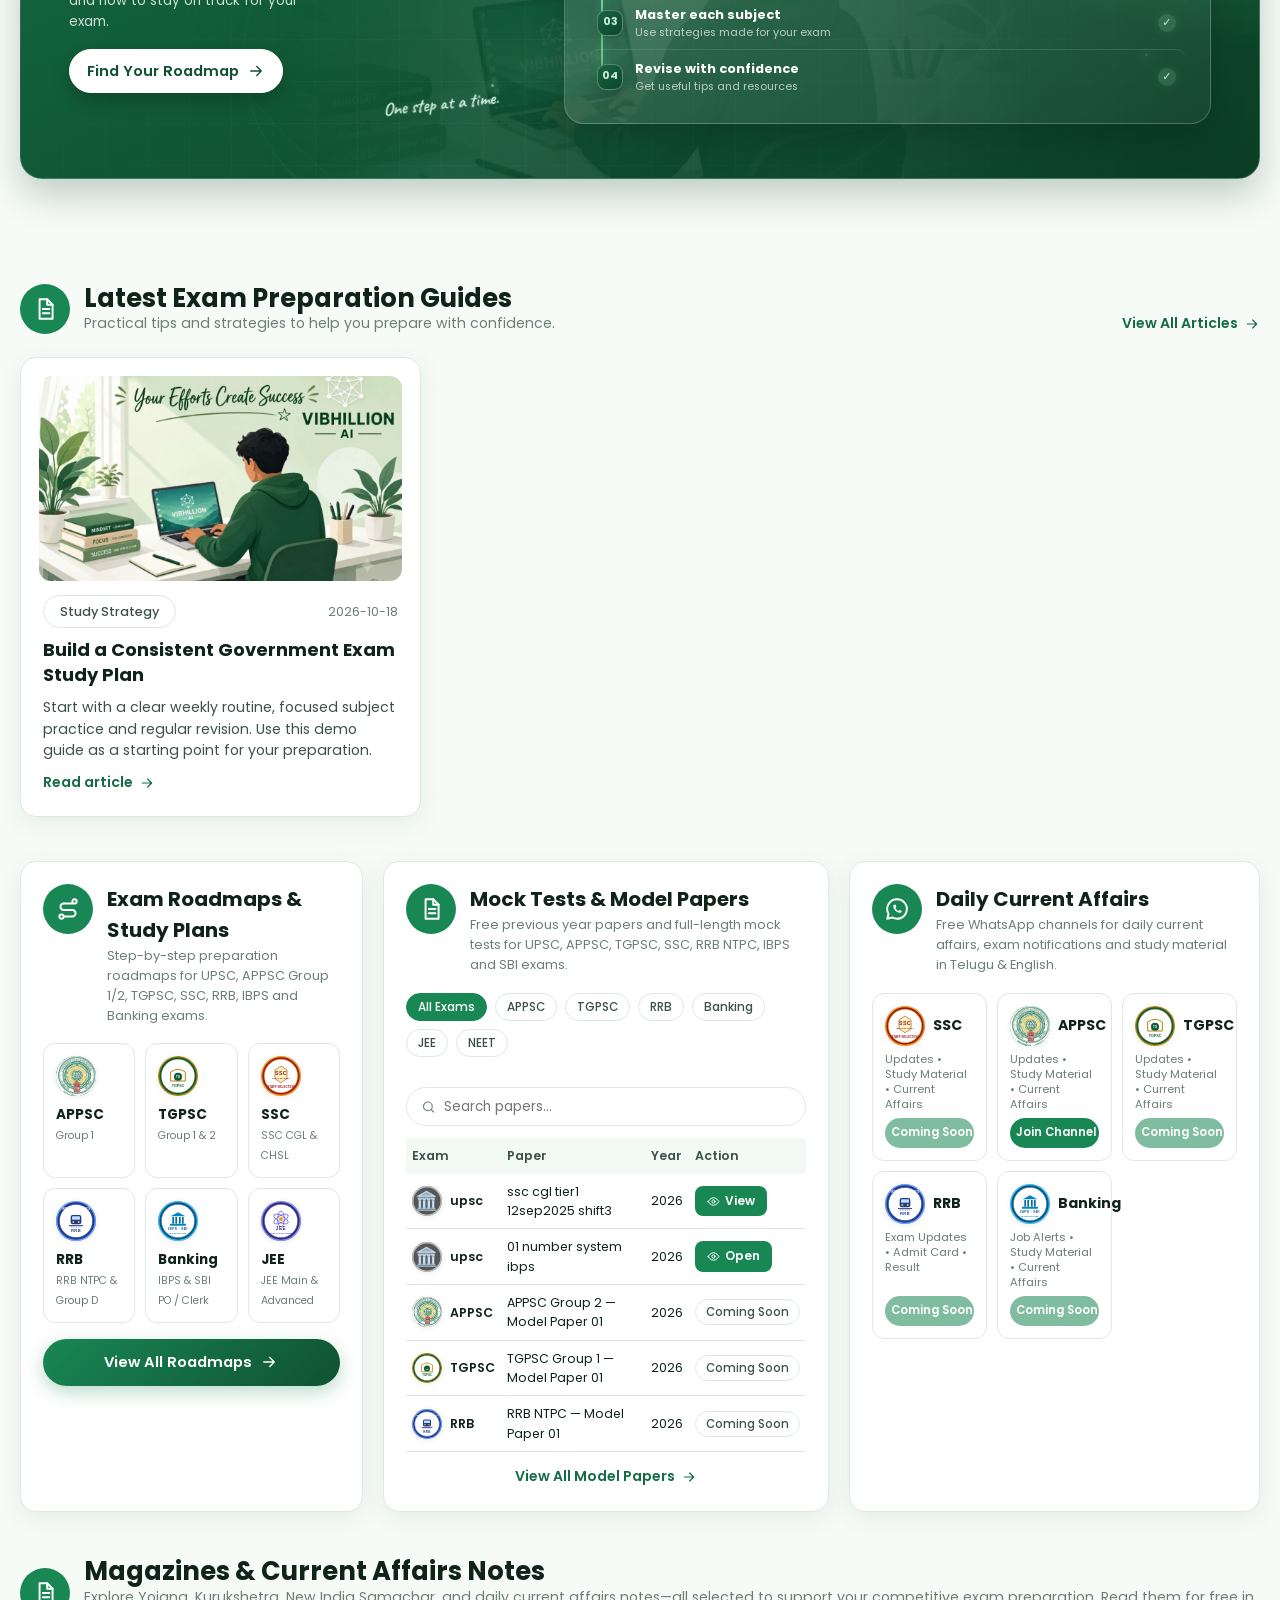
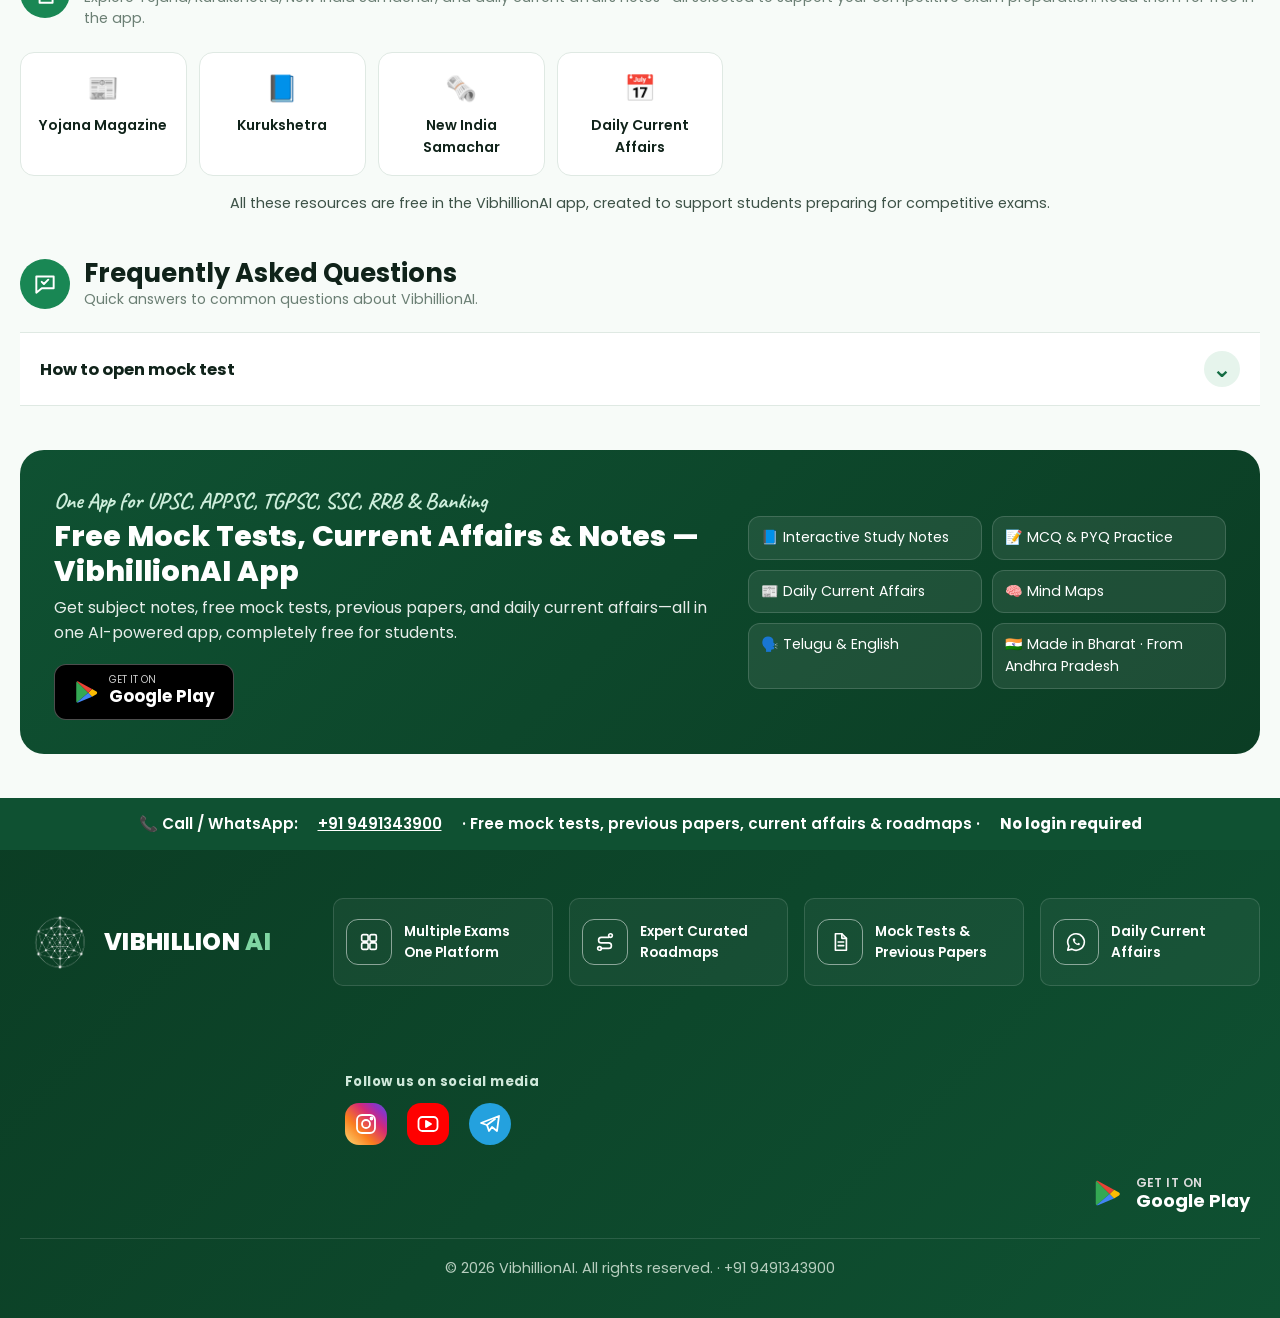
==== commit c9a48f06: "updated logo section" ====
--- a/index.html
+++ b/index.html
@@ -123,6 +123,13 @@
 
 <section class="ai-sec" id="ai-features">
   <div class="container">
+    <div class="ai-brand-banner">
+      <div class="ai-emblem-wrap">
+        <img src="assets/vibhillion-mark.png" alt="Vibhillion AI Logo" class="ai-emblem-img">
+      </div>
+      <div class="ai-brand-title">VIBHILLION <span class="ai-brand-glow">AI</span></div>
+      <div class="ai-horizon-glow"></div>
+    </div>
     <div class="ai-head">
       <span class="ai-badge">✨ Powered by VibhillionAI</span>
       <h2>AI Features — Free Mock Tests, Current Affairs &amp; Doubt Solver</h2>
@@ -130,7 +137,7 @@
     </div>
     <div class="ai-grid">
       <div class="ai-phone">
-        <div class="ph-top"><span class="ph-av" data-logo></span><div><b>Vibhi AI</b><small>● Online · Telugu / English</small></div></div>
+        <div class="ph-top"><span class="ph-av"><img src="assets/vibhillion-mark.png" alt="Vibhi AI"></span><div><b>Vibhi AI</b><small>● Online · Telugu / English</small></div></div>
         <div class="ph-body">
           <div class="msg me">Explain Article 21 in simple terms.</div>
             <div class="msg ai"><b>Article 21 — Right to Life and Personal Liberty</b><br>No person may be deprived of life or personal liberty except according to a procedure established by law.<br><span class="tag">📌 Frequently asked in APPSC · TGPSC · UPSC</span></div>
--- a/assets/css/style.css
+++ b/assets/css/style.css
@@ -140,17 +140,18 @@
 .exam-card h4{font-size:1rem;font-weight:700}
 .exam-card p{font-size:.74rem;color:var(--muted);line-height:1.35}
 .exam-card .chev{color:var(--ink2);width:18px;flex-shrink:0}
-.exam-icon{width:52px;height:52px;border-radius:50%;display:grid;place-items:center;color:#fff;flex-shrink:0;box-shadow:inset 0 0 0 3px rgba(255,255,255,.35)}
+.exam-icon{width:52px;height:52px;border-radius:50%;display:inline-grid;place-items:center;color:#fff;flex-shrink:0;box-shadow:0 2px 8px rgba(0,0,0,.12),inset 0 0 0 2.5px rgba(255,255,255,.6);overflow:hidden;position:relative;background:#f8fafc;vertical-align:middle}
 .exam-icon svg{width:26px;height:26px}
-.exam-icon.exam-symbol{font-size:1.5rem}
-.exam-icon.exam-symbol img{width:100%;height:100%;object-fit:cover;border-radius:inherit}
+.exam-icon img{width:100%;height:100%;object-fit:cover;border-radius:inherit;display:block}
+.exam-icon.exam-symbol{font-size:1.5rem;line-height:1}
 .exam-icon.exam-symbol.sm{font-size:1.15rem}
-.exam-icon.exam-symbol.lg{font-size:2rem}
+.exam-icon.exam-symbol.lg{font-size:2.2rem}
 .exam-name-badge{padding:3px;text-align:center;font-size:.67rem;font-weight:700;line-height:1.05;overflow-wrap:anywhere}
-.exam-icon.lg{width:72px;height:72px}
+.exam-icon.lg{width:72px;height:72px;box-shadow:0 4px 16px rgba(0,0,0,.15),inset 0 0 0 3px rgba(255,255,255,.7)}
 .exam-icon.lg svg{width:36px;height:36px}
-.exam-icon.sm{width:40px;height:40px}
+.exam-icon.sm{width:40px;height:40px;box-shadow:0 1px 6px rgba(0,0,0,.08),inset 0 0 0 1.5px rgba(255,255,255,.6)}
 .exam-icon.sm svg{width:20px;height:20px}
+.exam-fallback-symbol{width:100%;height:100%;display:grid;place-items:center}
 
 .split{display:grid;grid-template-columns:1fr 330px;gap:20px;align-items:start}
 .roadmap-section{display:grid;gap:30px}
@@ -310,8 +311,14 @@
 .exam-detail-section>h2{font-size:1.35rem;margin-bottom:14px}
 .exam-detail-section .empty{padding:14px 0;text-align:left}
 .sub-exams-section{margin-top:22px}
+.sub-exam-grid{display:grid;grid-template-columns:repeat(auto-fill,minmax(260px,1fr));gap:16px;margin-top:14px}
+.sub-exam-card{display:flex;flex-direction:column;gap:8px;padding:18px;border:1px solid var(--line);border-radius:14px;background:#fff;text-decoration:none;color:inherit;transition:.2s}
 .sub-exam-card.active{border-color:var(--g600);background:var(--g50);box-shadow:0 0 0 2px rgba(25,135,84,.14)}
 .sub-exam-card h3{font-size:1.05rem}
+.roadmap-exam-card{display:flex;flex-direction:column;gap:12px;padding:20px;border:1px solid var(--line);border-radius:16px;background:#fff;text-decoration:none;color:inherit;transition:.2s}
+.roadmap-sub-box{background:var(--g50);border:1px solid #d6eedf;border-radius:12px;padding:12px 14px;margin:4px 0}
+.roadmap-sub-box-title{font-size:.76rem;font-weight:700;color:var(--g800);text-transform:uppercase;letter-spacing:.04em;margin-bottom:8px}
+.roadmap-badge{font-size:.72rem;font-weight:700;padding:3px 10px;border-radius:999px;background:var(--g100);color:var(--g800);white-space:nowrap}
 .paper-html-dialog{width:min(1100px,94vw);height:min(820px,90vh);max-width:none;max-height:none;padding:18px;border:0;border-radius:16px;box-shadow:var(--shadow-lg);overflow:hidden}
 .paper-html-dialog::backdrop{background:rgba(12,28,20,.68)}
 .paper-html-dialog-head{display:flex;align-items:center;justify-content:space-between;gap:12px;padding-bottom:12px}
@@ -349,17 +356,23 @@
 .foot-social-container{grid-column:1;grid-row:1;display:grid;grid-template-columns:minmax(220px,1.35fr) repeat(4,minmax(0,1fr));grid-template-rows:auto 48px;row-gap:8px;align-items:center;min-height:48px;padding:0;border:0;border-radius:0;background:transparent}
 .social-heading{grid-column:2/span 3;grid-row:1;margin-left:12px;color:#cfe8da;font-size:.82rem;font-weight:700;letter-spacing:.035em}
 .socials{grid-column:2/span 4;grid-row:2;display:flex;width:100%;max-width:100%;margin-left:12px;gap:20px;align-items:center}
-.socials a[aria-label="whatsapp"]{display:flex;align-items:center;justify-content:flex-start;gap:10px;width:180px;height:48px;flex-basis:180px;margin-left:auto;margin-right:0;padding:0;white-space:nowrap;background:transparent;border-radius:0}
 .socials a{width:42px;height:42px;flex:0 0 42px;display:grid;place-items:center;overflow:hidden;border:0;border-radius:0;background:transparent;color:#fff;transition:transform .2s ease,filter .2s ease,box-shadow .2s ease}
 .socials a[aria-label="instagram"]{border-radius:14px;background:linear-gradient(45deg,#feda75,#fa7e1e 35%,#d62976 65%,#962fbf 82%,#4f5bd5)}
 .socials a[aria-label="youtube"]{border-radius:14px;background:#f00}
 .socials a[aria-label="telegram"]{border-radius:50%;background:#24a1de}
-.socials a[aria-label="whatsapp"]{border-radius:0;background:transparent}
 .socials a:hover,.socials a:focus-visible{color:#fff;filter:brightness(1.12);transform:translateY(-3px);box-shadow:0 6px 14px rgba(0,0,0,.2)}
 .socials svg{width:24px;height:24px}
-.whatsapp-logo{width:48px;height:48px;display:grid;place-items:center;flex:0 0 48px;border-radius:50%;background:#25d366;color:#fff}
-.whatsapp-logo svg{width:28px;height:28px}
-.whatsapp-label{font-size:.78rem;font-weight:700;line-height:1;color:#fff}
+.whatsapp-float-btn{position:fixed;bottom:24px;right:24px;z-index:9999;display:flex;align-items:center;gap:10px;padding:5px 18px 5px 5px;background:#25d366;color:#fff;border-radius:50px;text-decoration:none;box-shadow:0 4px 18px rgba(0,0,0,.26),0 2px 8px rgba(37,211,102,.45);transition:transform .25s ease,box-shadow .25s ease,filter .2s ease;white-space:nowrap}
+.whatsapp-float-btn:hover,.whatsapp-float-btn:focus-visible{transform:translateY(-3px) scale(1.02);box-shadow:0 8px 26px rgba(0,0,0,.32),0 4px 14px rgba(37,211,102,.6);filter:brightness(1.04);color:#fff;text-decoration:none}
+.whatsapp-float-btn:active{transform:translateY(-1px) scale(.98)}
+.whatsapp-float-btn .whatsapp-logo{width:44px;height:44px;border-radius:50%;background:rgba(255,255,255,.2);display:grid;place-items:center;flex:0 0 44px;color:#fff}
+.whatsapp-float-btn .whatsapp-logo svg{width:26px;height:26px}
+.whatsapp-float-btn .whatsapp-label{font-size:.88rem;font-weight:700;line-height:1;color:#fff;letter-spacing:.01em}
+@media(max-width:600px){
+  .whatsapp-float-btn{bottom:20px;right:18px;padding:0;width:52px;height:52px;border-radius:50%;justify-content:center;box-shadow:0 4px 16px rgba(0,0,0,.3),0 2px 8px rgba(37,211,102,.5)}
+  .whatsapp-float-btn .whatsapp-logo{width:52px;height:52px;flex:0 0 52px;background:transparent}
+  .whatsapp-float-btn .whatsapp-label{display:none}
+}
 .foot-signature{grid-column:1;grid-row:2;justify-self:end;display:flex;align-items:center;justify-content:center;gap:13px;width:180px;max-width:100%;min-height:54px;padding:8px 0;border:0;border-radius:0;background:transparent;color:#fff;text-decoration:none;white-space:nowrap;box-shadow:none}
 .play-download-icon{width:32px;height:36px;display:grid;place-items:center;flex:0 0 auto}
 .play-download-icon svg{width:30px;height:30px}
@@ -402,7 +415,6 @@
   .foot-social-container{display:flex;flex-direction:column;justify-content:center;gap:8px}
   .social-heading{margin:0;text-align:center}
   .socials{display:flex;width:auto;max-width:100%;justify-content:center;margin-left:0;gap:20px}
-  .socials a[aria-label="whatsapp"]{margin:0}
   .foot-signature{grid-column:1;grid-row:2;justify-self:center}
   .foot-copy{grid-column:1;grid-row:3}
 }
@@ -433,7 +445,6 @@
   .foot-signature{grid-column:1;grid-row:2;justify-self:end}
   .foot-copy{grid-column:1;grid-row:3;padding-top:16px;text-align:center}
   .socials{gap:10px}
-  .socials a[aria-label="whatsapp"]{width:auto;flex-basis:auto;margin:0}
   .exam-grid{grid-template-columns:1fr 1fr}
   .tri{grid-template-columns:1fr}
   .plan-card{grid-template-columns:1fr;grid-template-areas:"copy" "roadmap";gap:24px;padding:24px}
@@ -481,20 +492,30 @@
 @media (max-width:1100px){.tri{grid-template-columns:1fr 1fr}}
 @media (max-width:700px){.tri{grid-template-columns:1fr}}
 
-/* ---------- AI Features ---------- */
-.ai-sec{background:linear-gradient(160deg,#0b3d24 0%,#0f5132 55%,#146c43 100%);color:#fff;padding:56px 0;position:relative;overflow:hidden;scroll-margin-top:73px}
-.ai-sec::before{content:"";position:absolute;width:520px;height:520px;border-radius:50%;right:-160px;top:-200px;background:radial-gradient(circle,rgba(127,214,162,.22),transparent 70%)}
+/* ---------- AI Features (Image 1 Authentic Styling) ---------- */
+.ai-sec{background:radial-gradient(ellipse 960px 480px at 50% 12%, rgba(0,240,255,.24) 0%, rgba(3,128,117,.38) 45%, transparent 75%),radial-gradient(circle 800px at 50% 50%, rgba(2,78,71,.55) 0%, transparent 80%),linear-gradient(165deg,#012b27 0%,#024841 30%,#036b61 55%,#02413a 80%,#011f1c 100%);color:#fff;padding:64px 0 56px;position:relative;overflow:hidden;scroll-margin-top:73px}
+.ai-sec::before{content:"";position:absolute;width:660px;height:660px;border-radius:50%;left:50%;top:-130px;transform:translateX(-50%);background:radial-gradient(circle,rgba(0,240,255,.18) 0%,rgba(3,128,117,.22) 42%,transparent 70%);pointer-events:none}
+.ai-sec::after{content:"";position:absolute;inset:0;background-image:radial-gradient(1.5px 1.5px at 15% 20%,rgba(0,240,255,.35),transparent),radial-gradient(1.5px 1.5px at 85% 30%,rgba(0,240,255,.3),transparent),radial-gradient(2px 2px at 70% 75%,rgba(0,240,255,.22),transparent);pointer-events:none}
+.ai-brand-banner{text-align:center;margin:0 auto 32px;max-width:540px;display:flex;flex-direction:column;align-items:center;position:relative}
+.ai-emblem-wrap{width:132px;height:132px;margin:0 auto 10px;display:grid;place-items:center;position:relative}
+.ai-emblem-wrap::before{content:"";position:absolute;inset:-24px;border-radius:50%;background:radial-gradient(circle,rgba(0,240,255,.45) 0%,rgba(3,128,117,.32) 50%,transparent 75%);filter:blur(14px);pointer-events:none}
+.ai-emblem-img{width:100%;height:100%;object-fit:contain;position:relative;filter:drop-shadow(0 0 16px rgba(0,240,255,.7)) drop-shadow(0 0 32px rgba(3,128,117,.85));transition:transform .3s ease}
+.ai-emblem-img:hover{transform:scale(1.04)}
+.ai-brand-title{font-family:var(--font),system-ui,-apple-system,sans-serif;font-size:clamp(1.75rem,4vw,2.5rem);font-weight:900;letter-spacing:.18em;color:#fff;text-transform:uppercase;margin:0 0 6px;display:inline-flex;align-items:center;gap:12px;text-shadow:0 2px 14px rgba(0,0,0,.45)}
+.ai-brand-glow{color:#00f0ff;text-shadow:0 0 18px rgba(0,240,255,.95),0 0 32px rgba(0,240,255,.65);display:inline-block;font-weight:900}
+.ai-horizon-glow{width:260px;height:3px;margin:4px auto 0;background:linear-gradient(90deg,transparent 0%,rgba(0,240,255,.2) 20%,#00f0ff 50%,rgba(0,240,255,.2) 80%,transparent 100%);box-shadow:0 0 16px #00f0ff,0 0 28px rgba(0,240,255,.75);border-radius:999px;position:relative}
+.ai-horizon-glow::before{content:"";position:absolute;left:50%;top:50%;transform:translate(-50%,-50%);width:70px;height:6px;background:#fff;border-radius:999px;filter:blur(2px);box-shadow:0 0 14px #00f0ff}
 .ai-head{text-align:center;max-width:720px;margin:0 auto 34px;position:relative}
-.ai-badge{display:inline-block;background:rgba(255,255,255,.12);border:1px solid rgba(255,255,255,.25);padding:6px 16px;border-radius:999px;font-size:.8rem;font-weight:600}
+.ai-badge{display:inline-block;background:rgba(0,240,255,.12);border:1px solid rgba(0,240,255,.35);color:#d0fbff;box-shadow:0 0 16px rgba(0,240,255,.18);padding:6px 16px;border-radius:999px;font-size:.82rem;font-weight:600}
 .ai-head h2{font-size:clamp(1.6rem,3.2vw,2.3rem);font-weight:800;margin:12px 0 8px;line-height:1.2}
-.ai-head h2 em{font-style:normal;color:#8fe3b0}
-.ai-head p{opacity:.88}
+.ai-head h2 em{font-style:normal;color:#00f0ff}
+.ai-head p{opacity:.9}
 .ai-grid{display:grid;grid-template-columns:360px 1fr;gap:28px;align-items:center;position:relative}
 .ai-grid>*{min-width:0}
-.ai-phone{background:#fff;color:var(--ink);border-radius:30px;padding:12px;box-shadow:0 24px 60px rgba(0,0,0,.35);border:6px solid #0a2f1c}
+.ai-phone{background:#fff;color:var(--ink);border-radius:30px;padding:12px;box-shadow:0 24px 60px rgba(0,0,0,.45),0 0 24px rgba(0,240,255,.2);border:4px solid #013530}
 .ph-top{display:flex;gap:10px;align-items:center;padding:8px 8px 12px;border-bottom:1px solid var(--line)}
-.ph-av{width:38px;height:38px;border-radius:50%;background:var(--g700);color:#fff;display:grid;place-items:center;padding:5px}
-.ph-av .brand-logo{width:100%;height:100%;color:#fff}
+.ph-av{width:40px;height:40px;border-radius:50%;background:radial-gradient(circle at 35% 35%,#037a70,#01302c);border:1.5px solid #00f0ff;box-shadow:0 0 10px rgba(0,240,255,.45);color:#fff;display:grid;place-items:center;padding:4px;overflow:hidden}
+.ph-av img,.ph-av .brand-logo{width:100%;height:100%;object-fit:contain}
 .ph-top b{display:block;font-size:.95rem}
 .ph-top small{color:var(--g600);font-size:.72rem}
 .ph-body{display:flex;flex-direction:column;gap:10px;padding:14px 6px;background:var(--g50);border-radius:14px;margin-top:10px;font-family:var(--font)}
@@ -509,8 +530,8 @@
 .ph-input i{font-style:normal}
 .ph-input b{width:32px;height:32px;border-radius:50%;background:var(--g600);color:#fff;display:grid;place-items:center;font-size:.8rem}
 .ai-cards{display:grid;grid-template-columns:repeat(3,1fr);gap:16px}
-.ai-card{background:rgba(255,255,255,.08);border:1px solid rgba(255,255,255,.16);border-radius:18px;padding:20px;transition:.2s}
-.ai-card:hover{background:rgba(244,140,6,.16);border-color:var(--o500);box-shadow:0 8px 24px rgba(232,93,4,.18);transform:translateY(-3px)}
+.ai-card{background:rgba(1,38,35,.5);backdrop-filter:blur(8px);-webkit-backdrop-filter:blur(8px);border:1px solid rgba(0,240,255,.22);border-radius:18px;padding:20px;transition:.25s}
+.ai-card:hover{background:rgba(2,60,54,.7);border-color:#00f0ff;box-shadow:0 12px 30px rgba(0,0,0,.35),0 0 22px rgba(0,240,255,.35);transform:translateY(-3px)}
 .ai-ic{width:48px;height:48px;border-radius:14px;background:#fff;display:grid;place-items:center;font-size:1.4rem;margin-bottom:12px}
 .ai-card h4{font-size:1.02rem;font-weight:700;margin-bottom:4px}
 .ai-card p{font-size:.82rem;opacity:.85}
@@ -687,17 +708,11 @@
 .share-btn.x:hover,.share-btn.x:focus-visible,
 .share-btn.fb:hover,.share-btn.fb:focus-visible{border-color:var(--o600);background:var(--o50);color:var(--o600)}
 
-/* Keep social links and WhatsApp contact grouped independently on mobile */
+/* Footer social platform icons */
 .social-platform-icons{display:flex;align-items:center;gap:20px}
-.social-chat-container{width:180px;margin-left:auto}
-.social-chat-container a[aria-label="whatsapp"]{margin:0}
-@media(max-width:1100px){
-  .social-chat-container{margin-left:24px}
-}
 @media(max-width:700px){
-  .socials{width:100%;flex-direction:column;gap:16px}
+  .socials{width:100%;justify-content:center;gap:16px}
   .social-platform-icons{justify-content:center;gap:18px}
-  .social-chat-container{width:auto;margin:0;padding-top:14px;border-top:1px solid rgba(255,255,255,.14)}
 }
 
 /* Ensure orange feedback on every linked content container and image frame */
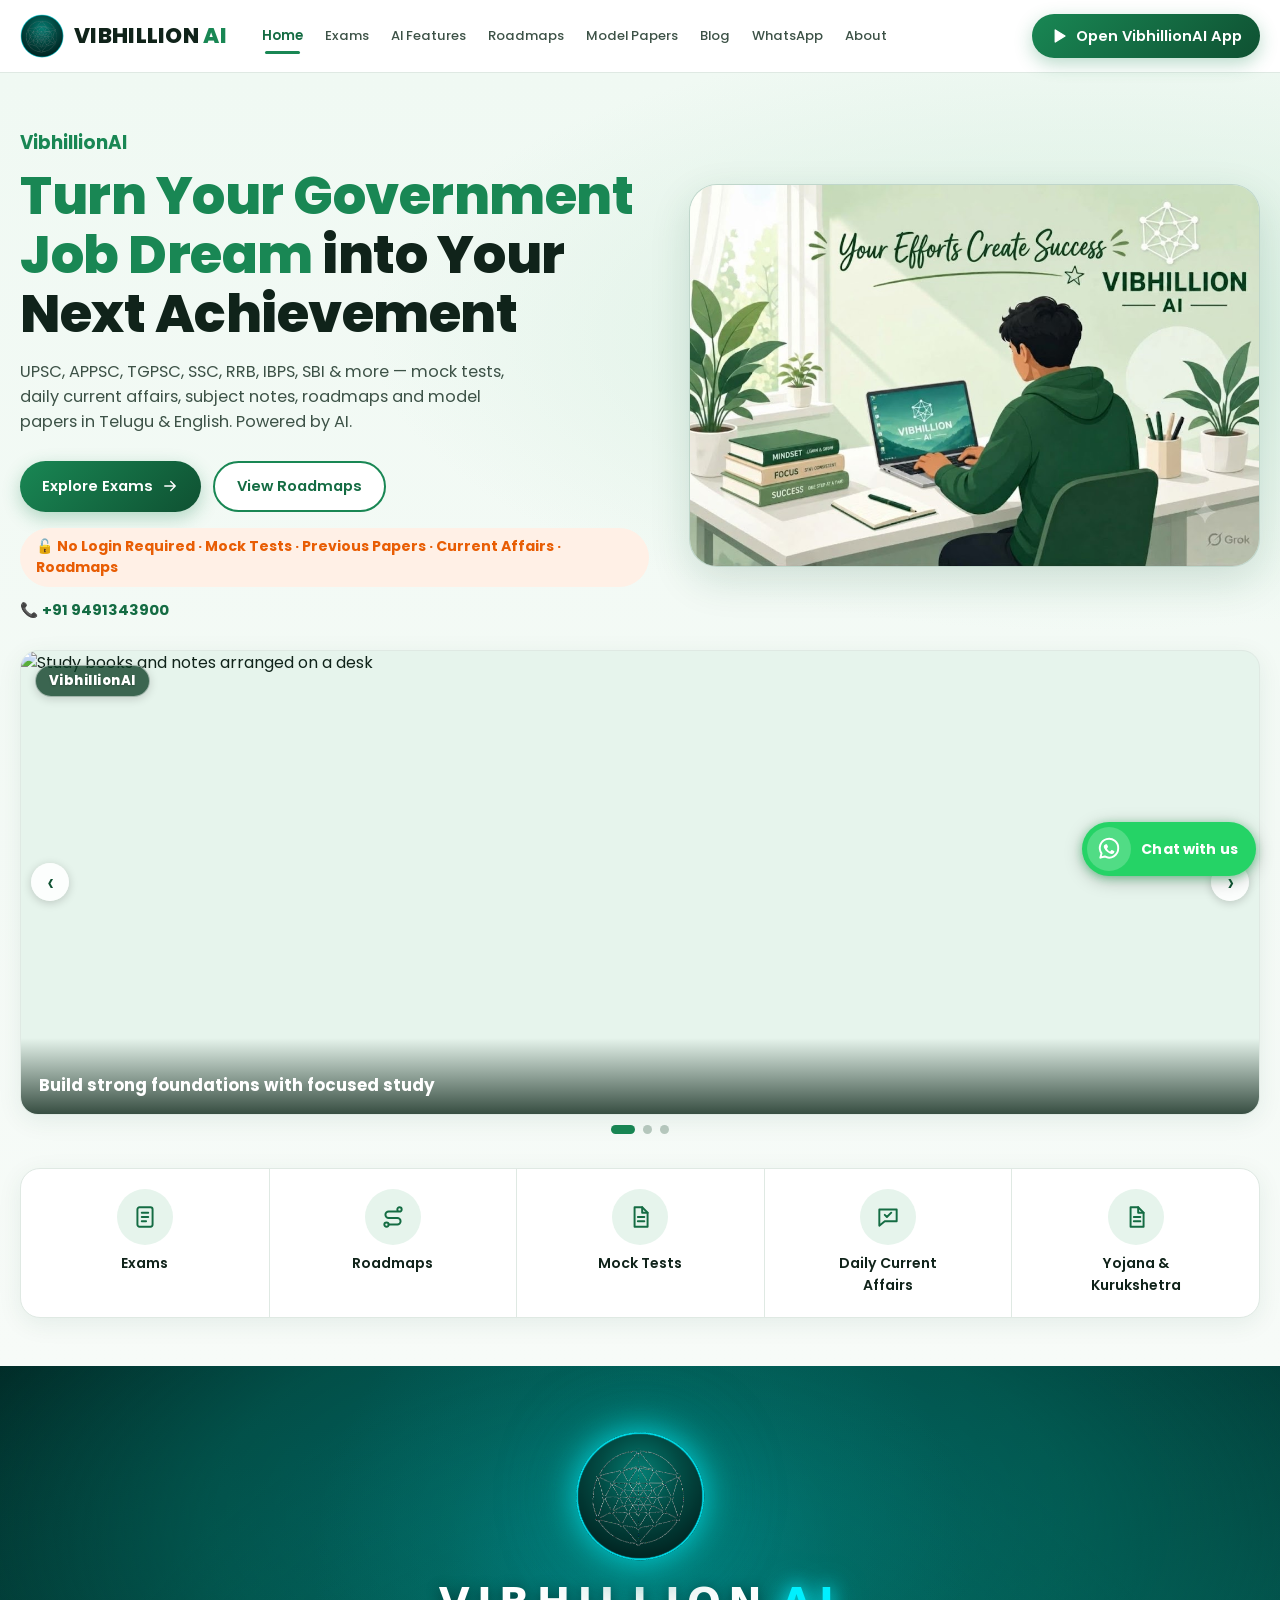
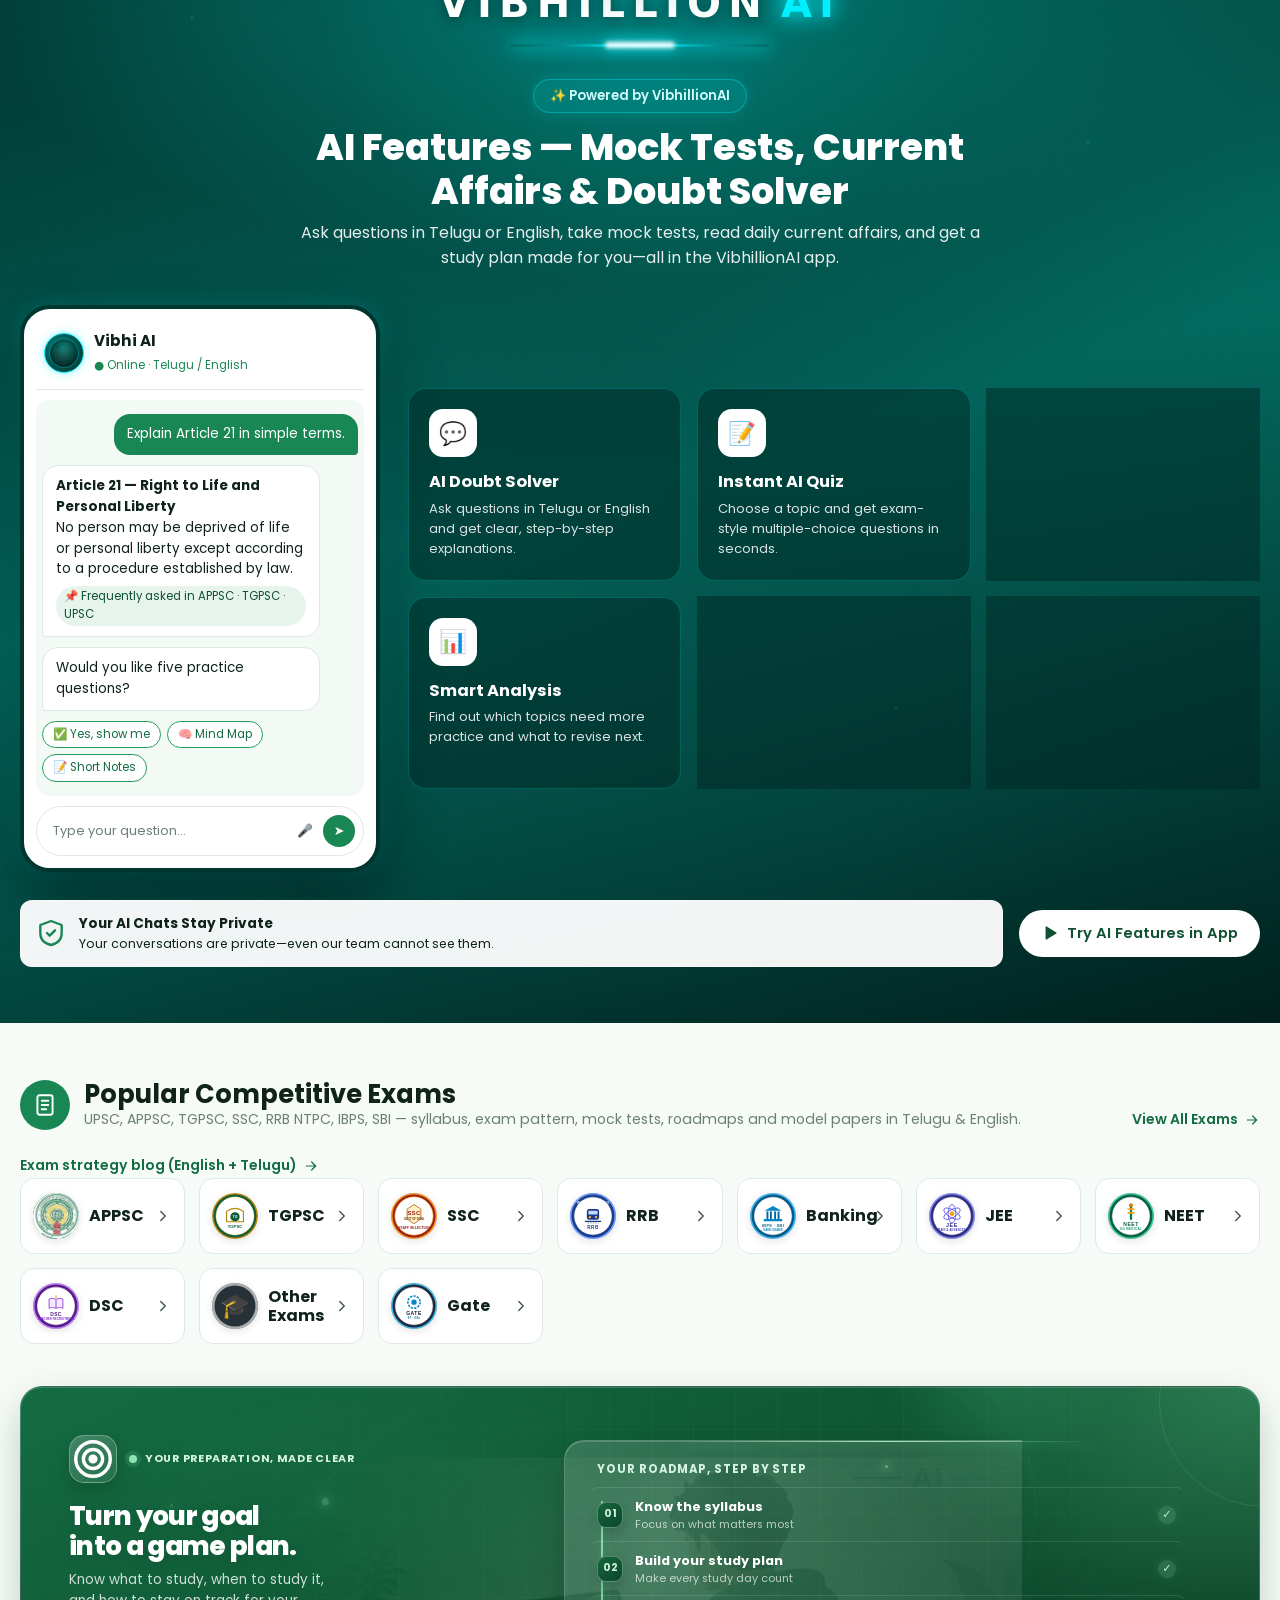
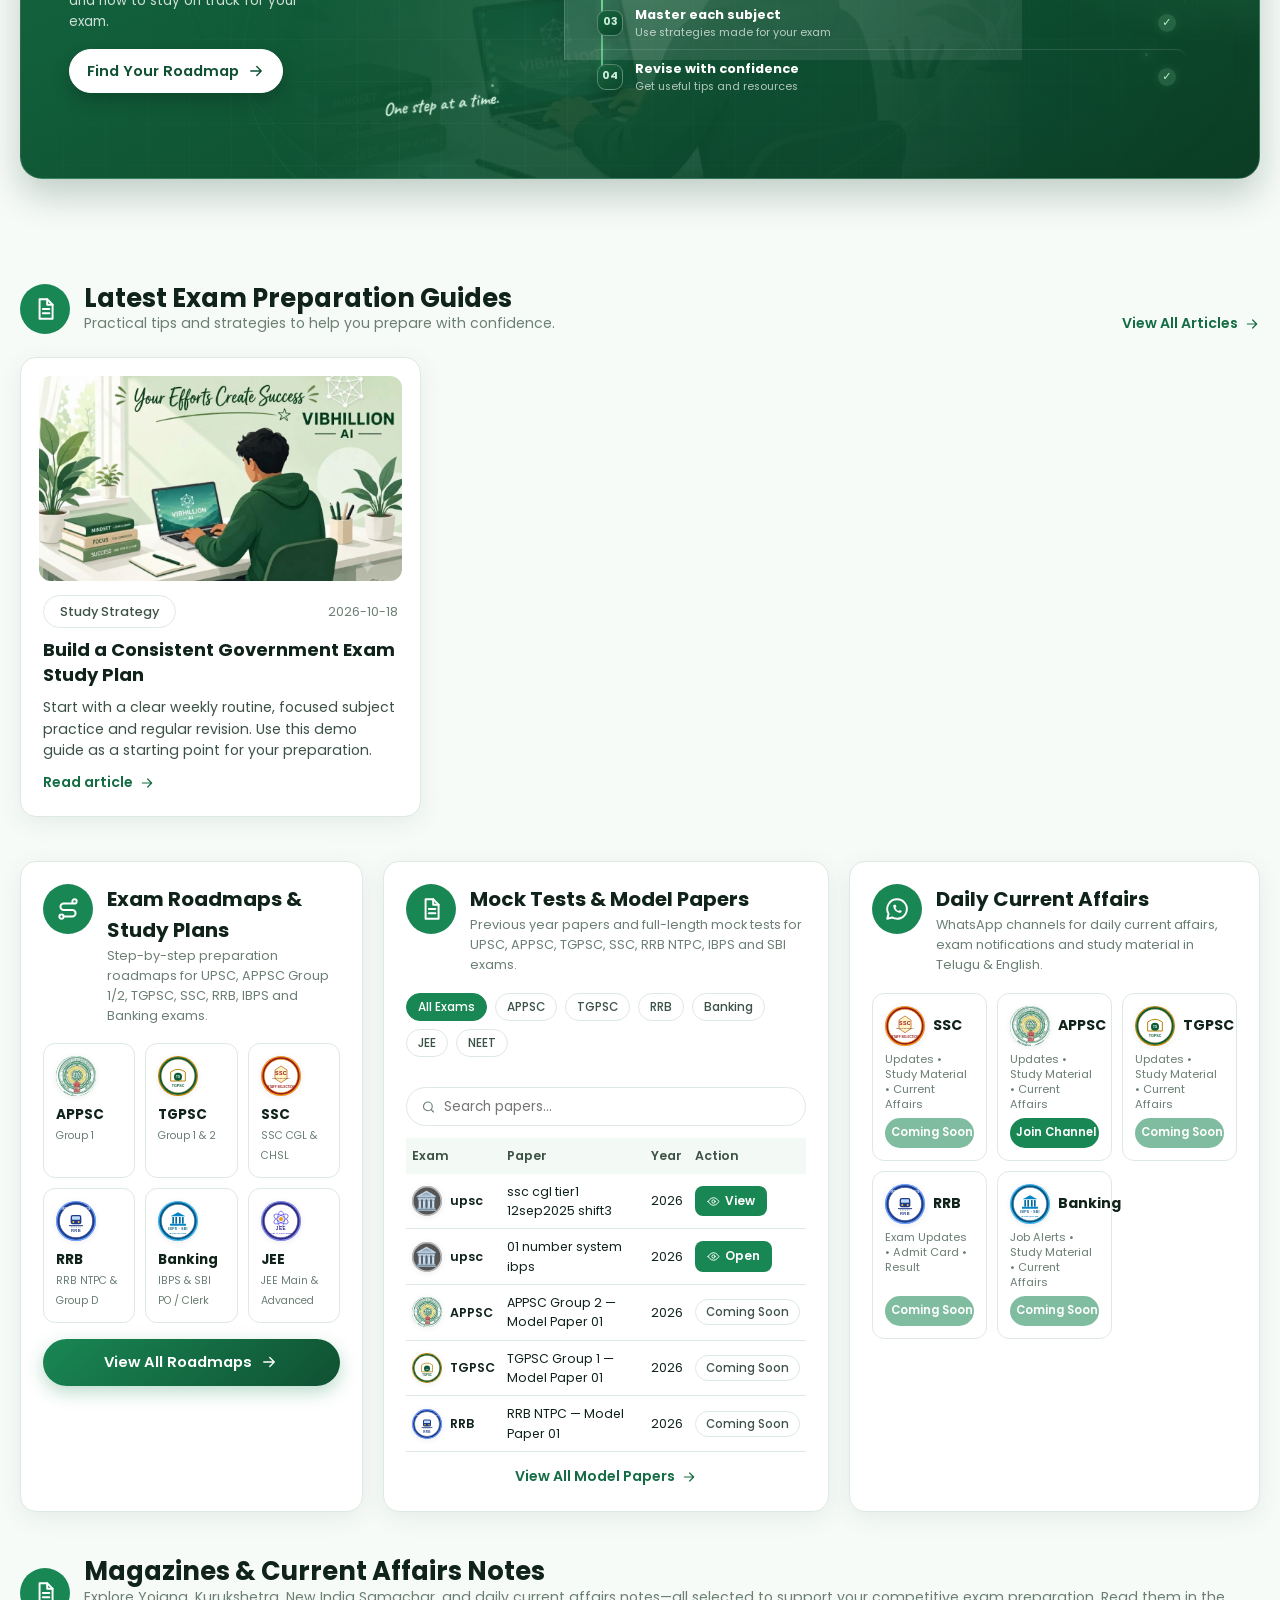
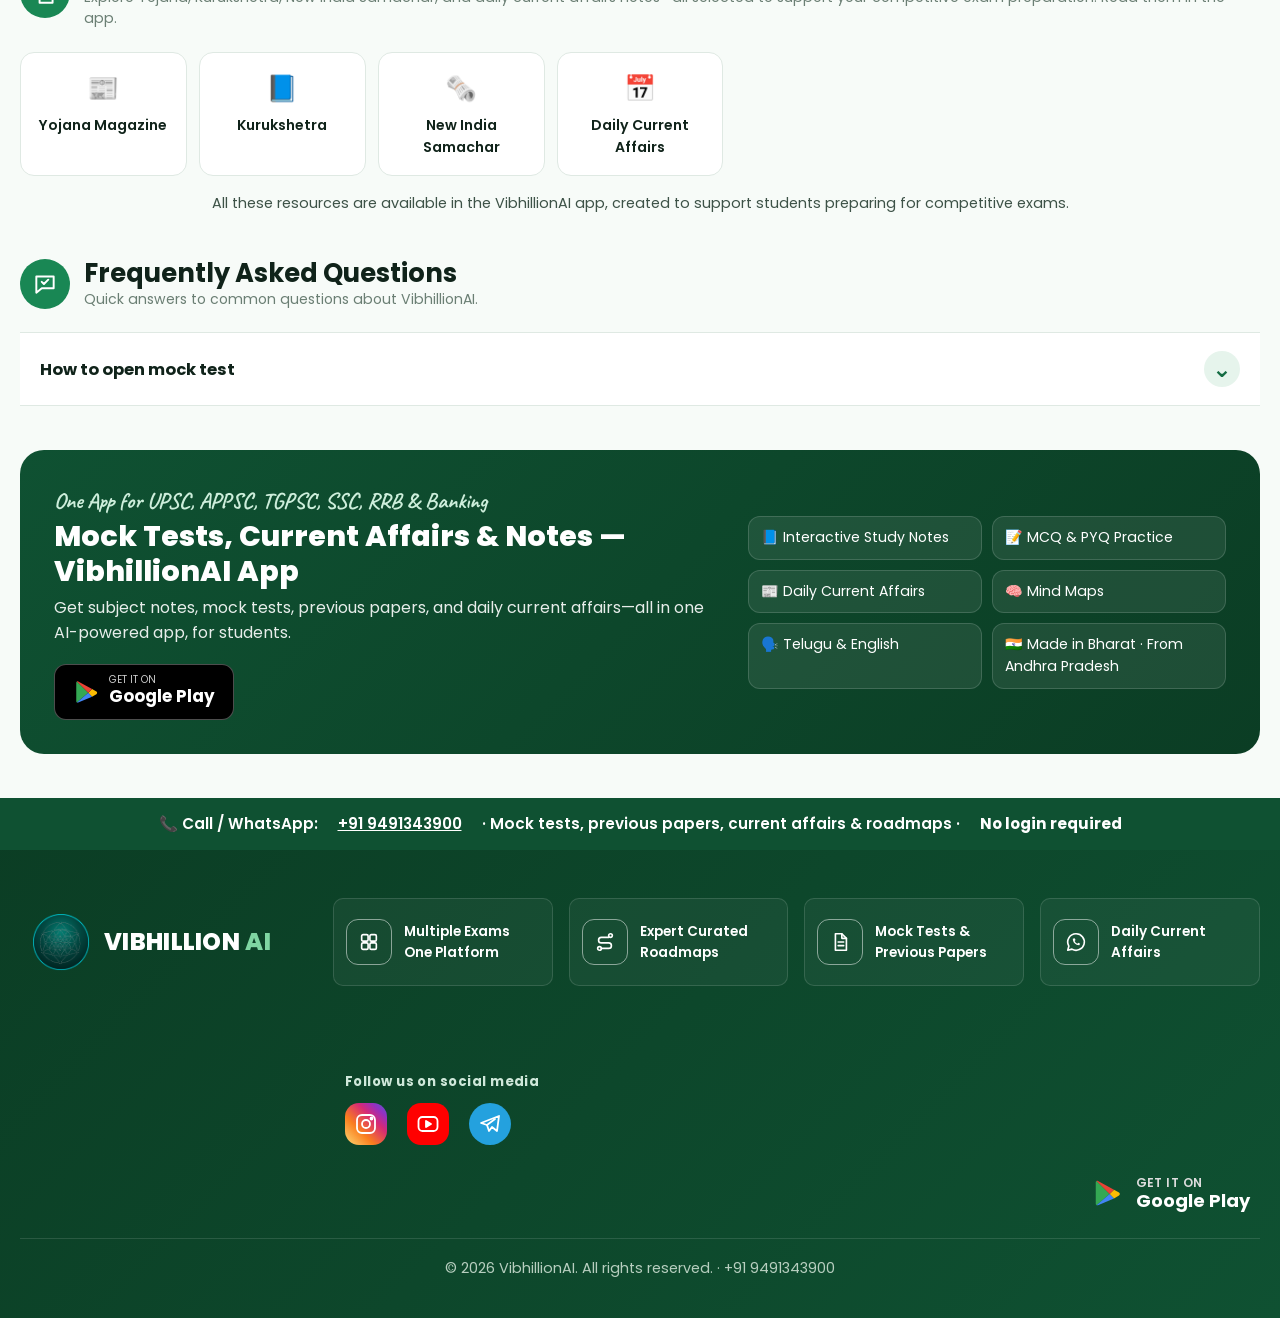
==== commit 0b6faf2b: "model papers page and logos updated page" ====
--- a/index.html
+++ b/index.html
@@ -3,8 +3,8 @@
 <head>
 <meta charset="utf-8">
 <meta name="viewport" content="width=device-width,initial-scale=1">
-<title>VibhillionAI — Free AI App for UPSC, APPSC, TGPSC, SSC, RRB, IBPS &amp; All Competitive Exams</title>
-<meta name="description" content="One-stop AI platform for UPSC, APPSC, TGPSC, SSC, RRB NTPC, IBPS, SBI, Banking exams. Free mock tests, daily current affairs, subject notes, roadmaps, model papers in Telugu &amp; English. Made in Andhra Pradesh.">
+<title>VibhillionAI — AI App for UPSC, APPSC, TGPSC, SSC, RRB, IBPS &amp; All Competitive Exams</title>
+<meta name="description" content="One-stop AI platform for UPSC, APPSC, TGPSC, SSC, RRB NTPC, IBPS, SBI, Banking exams. Mock tests, daily current affairs, subject notes, roadmaps, model papers in Telugu &amp; English. Made in Andhra Pradesh.">
 <meta name="keywords" content="UPSC, APPSC, TGPSC, SSC, RRB, NTPC, IBPS, SBI, Banking, competitive exams, mock tests, current affairs, Telugu, AI study app, exam preparation">
 <meta name="robots" content="index, follow, max-image-preview:large">
 <meta name="author" content="VibhillionAI">
@@ -14,13 +14,13 @@
 <meta property="og:type" content="website">
 <meta property="og:url" content="https://www.vibhillionai.com/">
 <meta property="og:title" content="VibhillionAI — Free AI App for UPSC, APPSC, TGPSC, SSC, RRB, IBPS &amp; All Competitive Exams">
-<meta property="og:description" content="Free mock tests, daily current affairs, subject notes, roadmaps &amp; model papers for UPSC, APPSC, TGPSC, SSC, RRB, Banking exams in Telugu &amp; English.">
+<meta property="og:description" content="Mock tests, daily current affairs, subject notes, roadmaps &amp; model papers for UPSC, APPSC, TGPSC, SSC, RRB, Banking exams in Telugu &amp; English.">
 <meta property="og:site_name" content="VibhillionAI">
 <meta property="og:locale" content="en_IN">
 
 <!-- Twitter -->
 <meta name="twitter:card" content="summary_large_image">
-<meta name="twitter:title" content="VibhillionAI — Free AI for All Competitive Exams">
+<meta name="twitter:title" content="VibhillionAI — AI for All Competitive Exams">
 <meta name="twitter:description" content="UPSC, APPSC, TGPSC, SSC, RRB, IBPS, SBI — mock tests, current affairs, notes in Telugu &amp; English.">
 
 <meta name="theme-color" content="#146c43">
@@ -34,7 +34,7 @@
   "@type": "WebSite",
   "name": "VibhillionAI",
   "url": "https://www.vibhillionai.com/",
-  "description": "Free AI-powered exam preparation platform for UPSC, APPSC, TGPSC, SSC, RRB, IBPS, SBI and all major competitive exams with mock tests, current affairs and study material in Telugu and English.",
+  "description": "AI-powered exam preparation platform for UPSC, APPSC, TGPSC, SSC, RRB, IBPS, SBI and all major competitive exams with mock tests, current affairs and study material in Telugu and English.",
   "potentialAction": {
     "@type": "SearchAction",
     "target": {
@@ -61,7 +61,7 @@
   "name": "VibhillionAI",
   "url": "https://www.vibhillionai.com/",
   "logo": "https://www.vibhillionai.com/assets/favicon.svg",
-  "description": "Telugu-first AI exam preparation platform from Andhra Pradesh offering free mock tests, daily current affairs, roadmaps and study material for UPSC, APPSC, TGPSC, SSC, RRB, Banking and more.",
+  "description": "Telugu-first AI exam preparation platform from Andhra Pradesh offering mock tests, daily current affairs, roadmaps and study material for UPSC, APPSC, TGPSC, SSC, RRB, Banking and more.",
   "foundingLocation": {
     "@type": "Place",
     "name": "Andhra Pradesh, India"
@@ -88,12 +88,12 @@
       <div>
         <div class="eyebrow">VibhillionAI</div>
         <h1><em>Turn Your Government Job Dream</em> into Your Next Achievement</h1>
-        <p class="lead">UPSC, APPSC, TGPSC, SSC, RRB, IBPS, SBI &amp; more — free mock tests, daily current affairs, subject notes, roadmaps and model papers in Telugu &amp; English. Powered by AI.</p>
+        <p class="lead">UPSC, APPSC, TGPSC, SSC, RRB, IBPS, SBI &amp; more — mock tests, daily current affairs, subject notes, roadmaps and model papers in Telugu &amp; English. Powered by AI.</p>
         <div class="hero-actions">
           <a class="btn btn-primary" href="exams.html">Explore Exams <span data-icon="arrow"></span></a>
           <a class="btn btn-outline" href="roadmaps.html">View Roadmaps</a>
         </div>
-        <div class="no-login" style="margin-top:16px">🔓 No Login Required · Free Mock Tests · Previous Papers · Current Affairs · Roadmaps</div>
+        <div class="no-login" style="margin-top:16px">🔓 No Login Required · Mock Tests · Previous Papers · Current Affairs · Roadmaps</div>
         <p style="margin-top:12px;font-size:.92rem;color:var(--ink2)">📞 <a href="tel:9491343900" style="color:var(--g700);font-weight:700">+91 9491343900</a></p>
       </div>
       <div class="hero-art">
@@ -106,7 +106,7 @@
         <div class="stats">
           <div class="stat"><b>10+</b><small>Exams Covered</small></div>
           <div class="stat"><b>Telugu</b><small>&amp; English</small></div>
-          <div class="stat"><b>Free</b><small>for Students</small></div>
+          <div class="stat"><b>100%</b><small>for Students</small></div>
         </div>
       </div>
     </div>
@@ -132,8 +132,8 @@
     </div>
     <div class="ai-head">
       <span class="ai-badge">✨ Powered by VibhillionAI</span>
-      <h2>AI Features — Free Mock Tests, Current Affairs &amp; Doubt Solver</h2>
-      <p>Ask questions in Telugu or English, take mock tests, read daily current affairs, and get a study plan made for you—all free in the VibhillionAI app.</p>
+      <h2>AI Features — Mock Tests, Current Affairs &amp; Doubt Solver</h2>
+      <p>Ask questions in Telugu or English, take mock tests, read daily current affairs, and get a study plan made for you—all in the VibhillionAI app.</p>
     </div>
     <div class="ai-grid">
       <div class="ai-phone">
@@ -172,7 +172,7 @@
   <div class="container roadmap-section">
     <div class="popular-exams">
       <div class="sec-head">
-        <div class="sec-title"><span class="ic" data-icon="list"></span><div><h2>Popular Competitive Exams</h2><p>UPSC, APPSC, TGPSC, SSC, RRB NTPC, IBPS, SBI — syllabus, exam pattern, free mock tests, roadmaps and model papers in Telugu &amp; English.</p></div></div>
+        <div class="sec-title"><span class="ic" data-icon="list"></span><div><h2>Popular Competitive Exams</h2><p>UPSC, APPSC, TGPSC, SSC, RRB NTPC, IBPS, SBI — syllabus, exam pattern, mock tests, roadmaps and model papers in Telugu &amp; English.</p></div></div>
         <a class="link-arrow" href="exams.html">View All Exams <span data-icon="arrow"></span></a>
       </div>
       <div style="margin-top:12px"><a class="link-arrow" href="blog.html">Exam strategy blog (English + Telugu) <span data-icon="arrow"></span></a></div>
@@ -242,13 +242,13 @@
     </div>
     <div class="card panel">
       <div class="panel-head"><span class="sec-title"><span class="ic" data-icon="doc"></span></span>
-        <div><h3>Mock Tests &amp; Model Papers</h3><p>Free previous year papers and full-length mock tests for UPSC, APPSC, TGPSC, SSC, RRB NTPC, IBPS and SBI exams.</p></div></div>
+        <div><h3>Mock Tests &amp; Model Papers</h3><p>Previous year papers and full-length mock tests for UPSC, APPSC, TGPSC, SSC, RRB NTPC, IBPS and SBI exams.</p></div></div>
       <div id="papers-mini"></div>
       <div style="text-align:center;margin-top:12px"><a class="link-arrow" href="papers.html">View All Model Papers <span data-icon="arrow"></span></a></div>
     </div>
     <div class="card panel wa-panel">
       <div class="panel-head"><span class="sec-title"><span class="ic" data-icon="wa"></span></span>
-        <div><h3>Daily Current Affairs</h3><p>Free WhatsApp channels for daily current affairs, exam notifications and study material in Telugu &amp; English.</p></div></div>
+        <div><h3>Daily Current Affairs</h3><p>WhatsApp channels for daily current affairs, exam notifications and study material in Telugu &amp; English.</p></div></div>
       <div class="wa-grid" id="wa-mini"></div>
     </div>
   </div>
@@ -259,7 +259,7 @@
     <div class="sec-head">
       <div class="sec-title"><span class="ic" data-icon="doc"></span>
         <div><h2>Magazines &amp; Current Affairs Notes</h2>
-        <p>Explore Yojana, Kurukshetra, New India Samachar, and daily current affairs notes—all selected to support your competitive exam preparation. Read them for free in the app.</p></div>
+        <p>Explore Yojana, Kurukshetra, New India Samachar, and daily current affairs notes—all selected to support your competitive exam preparation. Read them in the app.</p></div>
       </div>
     </div>
     <div class="mag-grid">
@@ -268,7 +268,7 @@
       <div class="mag-card"><span>🗞️</span>New India Samachar</div>
       <div class="mag-card"><span>📅</span>Daily Current Affairs</div>
     </div>
-    <p style="text-align:center;margin-top:16px;color:var(--ink2);font-size:.9rem">All these resources are free in the VibhillionAI app, created to support students preparing for competitive exams.</p>
+    <p style="text-align:center;margin-top:16px;color:var(--ink2);font-size:.9rem">All these resources are available in the VibhillionAI app, created to support students preparing for competitive exams.</p>
   </div>
 </section>
 
@@ -288,8 +288,8 @@
     <div class="app-band">
       <div>
         <span class="hand" style="color:#cdeedb;font-size:1.4rem">One App for UPSC, APPSC, TGPSC, SSC, RRB &amp; Banking</span>
-        <h2>Free Mock Tests, Current Affairs &amp; Notes — VibhillionAI App</h2>
-        <p>Get subject notes, free mock tests, previous papers, and daily current affairs—all in one AI-powered app, completely free for students.</p>
+        <h2>Mock Tests, Current Affairs &amp; Notes — VibhillionAI App</h2>
+        <p>Get subject notes, mock tests, previous papers, and daily current affairs—all in one AI-powered app, for students.</p>
         <a class="play" data-play href="#" target="_blank" rel="noopener"><svg viewBox="0 0 24 24"><path fill="#34a853" d="M3.6 2.3l10.5 10.5L3.6 21.7c-.4-.2-.6-.6-.6-1.1V3.4c0-.5.2-.9.6-1.1z"/><path fill="#fbbc04" d="M17.6 9.3l-3.5 3.5 3.5 3.5 4-2.3c.9-.5.9-1.9 0-2.4z"/><path fill="#4285f4" d="M14.1 12.8L3.6 21.7c.3.2.8.2 1.2 0l12.8-5.4z"/><path fill="#ea4335" d="M3.6 2.3c.4-.2.9-.2 1.2 0l12.8 7-3.5 3.5z"/></svg><span><small>GET IT ON</small><b>Google Play</b></span></a>
       </div>
       <ul>
--- a/assets/css/style.css
+++ b/assets/css/style.css
@@ -319,11 +319,23 @@
 .roadmap-sub-box{background:var(--g50);border:1px solid #d6eedf;border-radius:12px;padding:12px 14px;margin:4px 0}
 .roadmap-sub-box-title{font-size:.76rem;font-weight:700;color:var(--g800);text-transform:uppercase;letter-spacing:.04em;margin-bottom:8px}
 .roadmap-badge{font-size:.72rem;font-weight:700;padding:3px 10px;border-radius:999px;background:var(--g100);color:var(--g800);white-space:nowrap}
-.paper-html-dialog{width:min(1100px,94vw);height:min(820px,90vh);max-width:none;max-height:none;padding:18px;border:0;border-radius:16px;box-shadow:var(--shadow-lg);overflow:hidden}
-.paper-html-dialog::backdrop{background:rgba(12,28,20,.68)}
-.paper-html-dialog-head{display:flex;align-items:center;justify-content:space-between;gap:12px;padding-bottom:12px}
-.paper-html-dialog-head h2{font-size:1.1rem}
-.paper-html-dialog iframe{display:block;width:100%;height:calc(100% - 54px);border:1px solid var(--line);border-radius:10px;background:#fff}
+/* ---------- Full Page Paper Viewer ---------- */
+.paper-html-dialog{position:fixed;inset:0;width:100vw;height:100vh;max-width:100vw;max-height:100vh;margin:0;padding:0;border:0;border-radius:0;background:#0d1117;box-shadow:none;overflow:hidden;z-index:999999;display:flex;flex-direction:column}
+.paper-html-dialog:not([open]){display:none}
+.paper-html-dialog::backdrop{background:rgba(0,0,0,.85)}
+.paper-html-dialog-head{display:flex;align-items:center;justify-content:space-between;gap:12px;padding:8px 16px;background:#012623;color:#fff;border-bottom:2px solid #00f0ff;box-shadow:0 4px 16px rgba(0,0,0,.35);flex-shrink:0;min-height:50px;z-index:10}
+.paper-dialog-title-wrap{display:flex;align-items:center;gap:10px;min-width:0;flex:1}
+.paper-dialog-back{display:inline-flex;align-items:center;gap:6px;background:rgba(255,255,255,.12);border:1px solid rgba(255,255,255,.25);color:#fff;padding:6px 12px;border-radius:8px;font-size:.82rem;font-weight:700;cursor:pointer;transition:.2s;white-space:nowrap}
+.paper-dialog-back:hover{background:rgba(0,240,255,.2);border-color:#00f0ff;color:#00f0ff}
+.paper-dialog-badge{background:#037a70;color:#fff;font-size:.72rem;padding:3px 9px;border-radius:99px;font-weight:800;letter-spacing:.04em;text-transform:uppercase;border:1px solid #00f0ff;flex-shrink:0}
+.paper-dialog-title{font-size:.98rem;font-weight:700;margin:0;color:#fff;overflow:hidden;text-overflow:ellipsis;white-space:nowrap}
+.paper-dialog-actions{display:flex;align-items:center;gap:8px;flex-shrink:0}
+.paper-dialog-action-btn{display:inline-flex;align-items:center;gap:6px;background:rgba(0,240,255,.12);border:1px solid #00f0ff;color:#00f0ff;padding:6px 12px;border-radius:8px;font-size:.8rem;font-weight:600;cursor:pointer;transition:.2s;white-space:nowrap}
+.paper-dialog-action-btn:hover{background:#00f0ff;color:#012623}
+.paper-dialog-close-btn{display:inline-flex;align-items:center;justify-content:center;width:34px;height:34px;background:rgba(239,68,68,.2);border:1px solid rgba(239,68,68,.5);color:#fca5a5;border-radius:8px;cursor:pointer;transition:.2s}
+.paper-dialog-close-btn:hover{background:#ef4444;color:#fff;border-color:#ef4444}
+.paper-html-dialog iframe{display:block;width:100%;height:100%;flex:1;border:0;background:#ffffff;margin:0}
+@media (max-width:640px){.paper-dialog-action-btn span{display:none}.paper-dialog-back span{display:none}}
 .note{background:#fffbea;border:1px solid #f4e2a1;border-radius:12px;padding:12px 16px;font-size:.84rem;color:#6b5512}
 
 /* App banner */
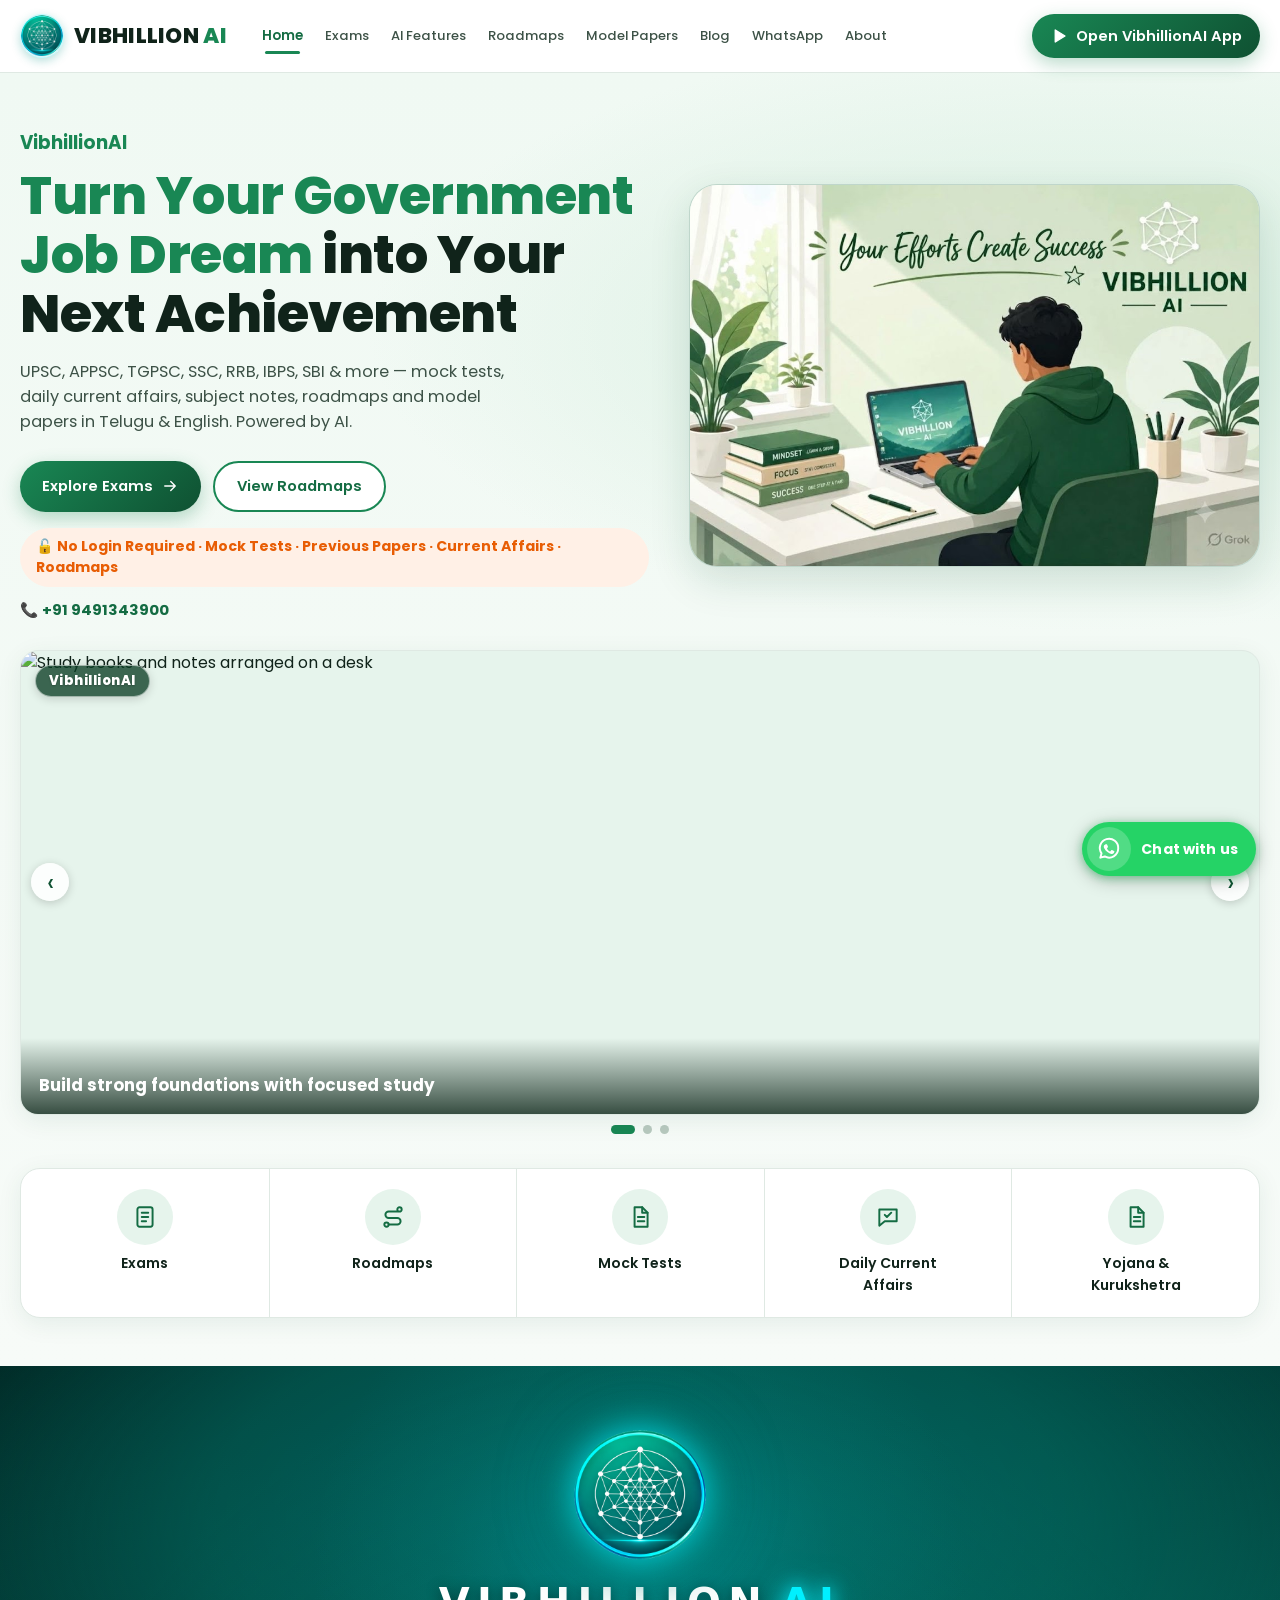
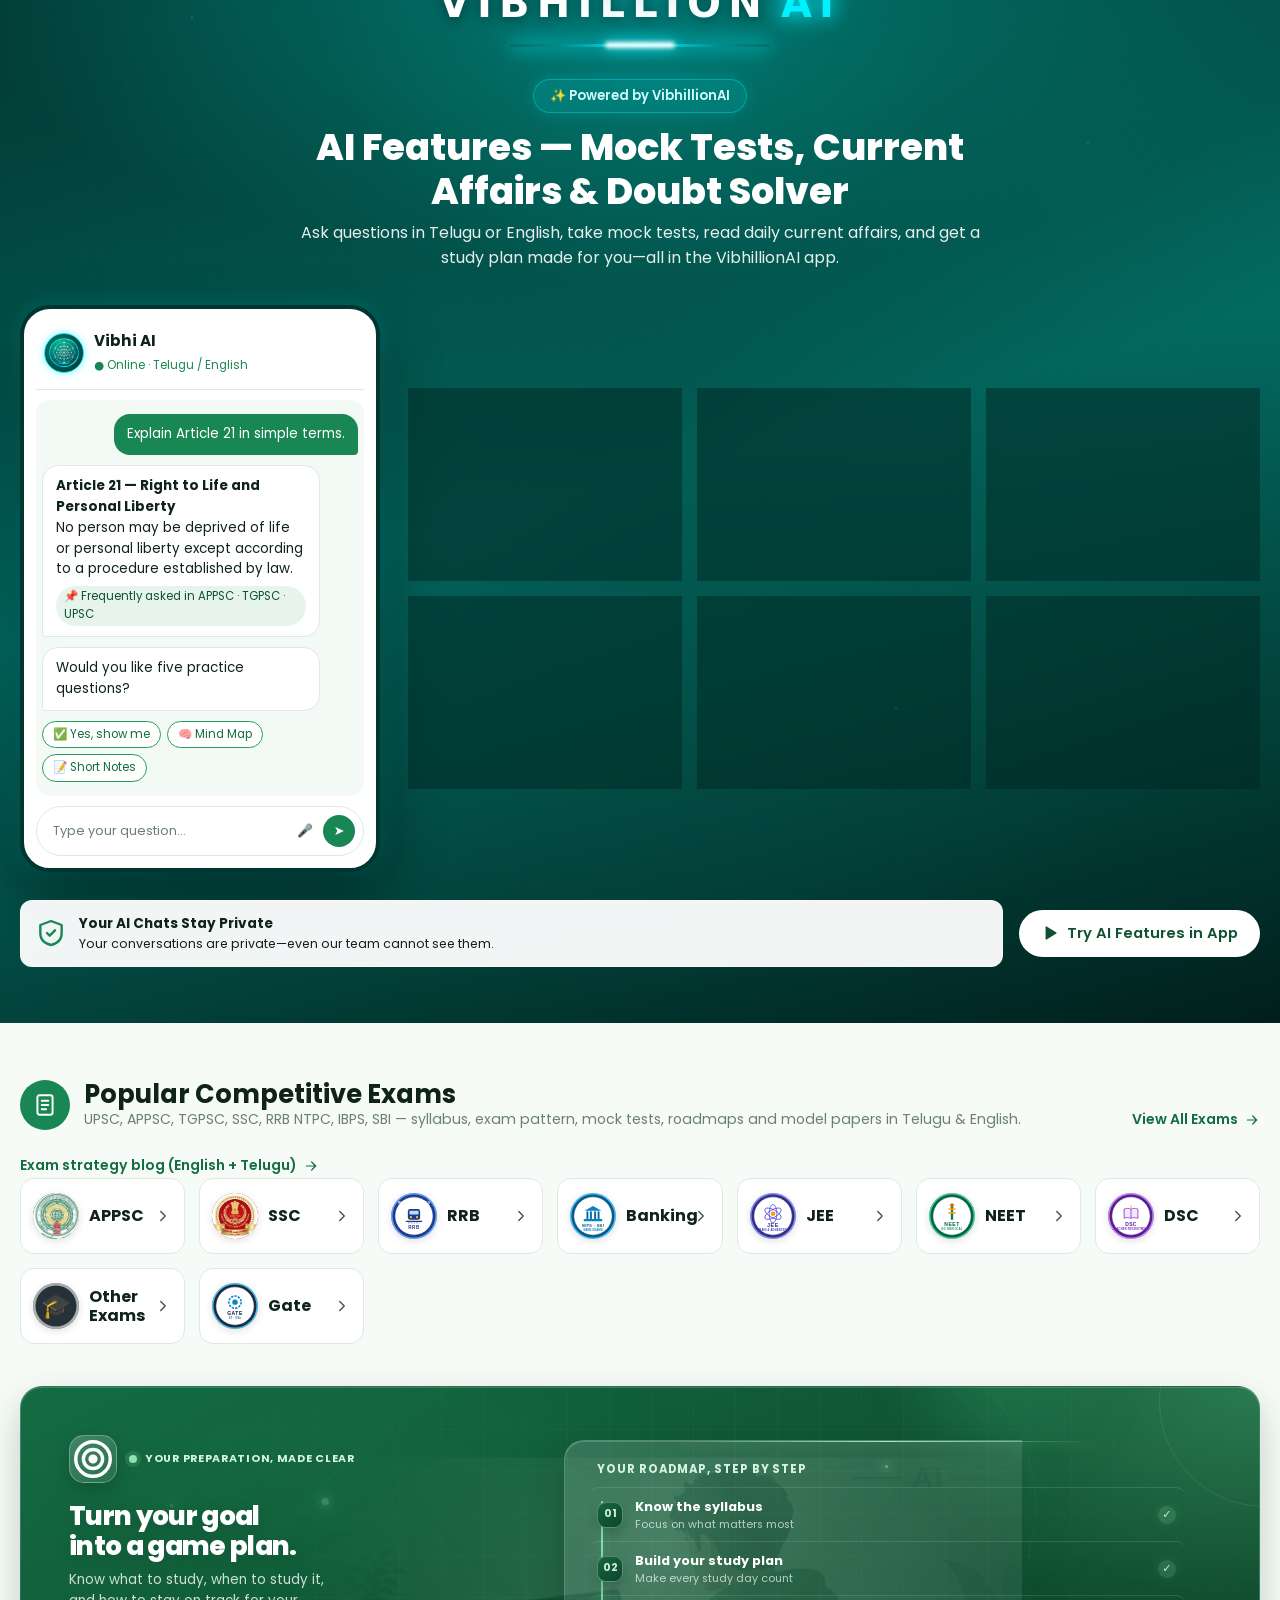
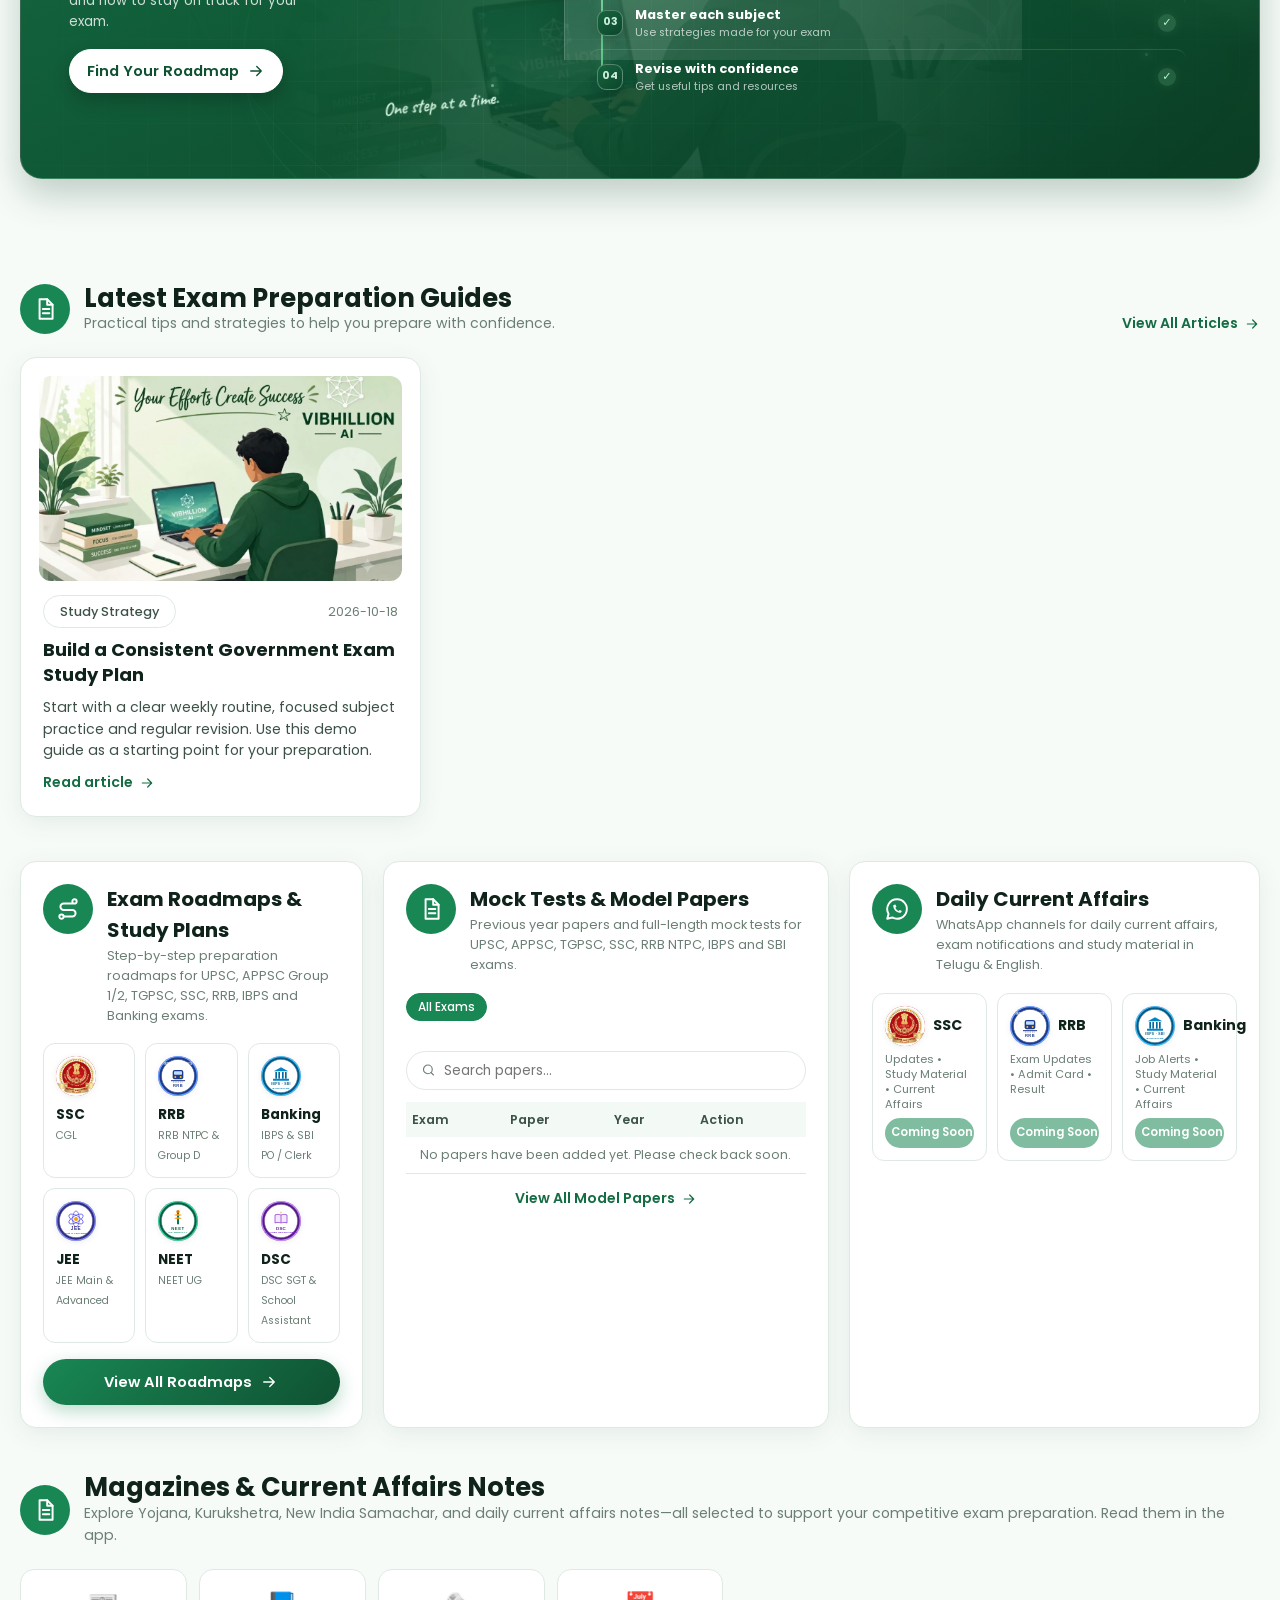
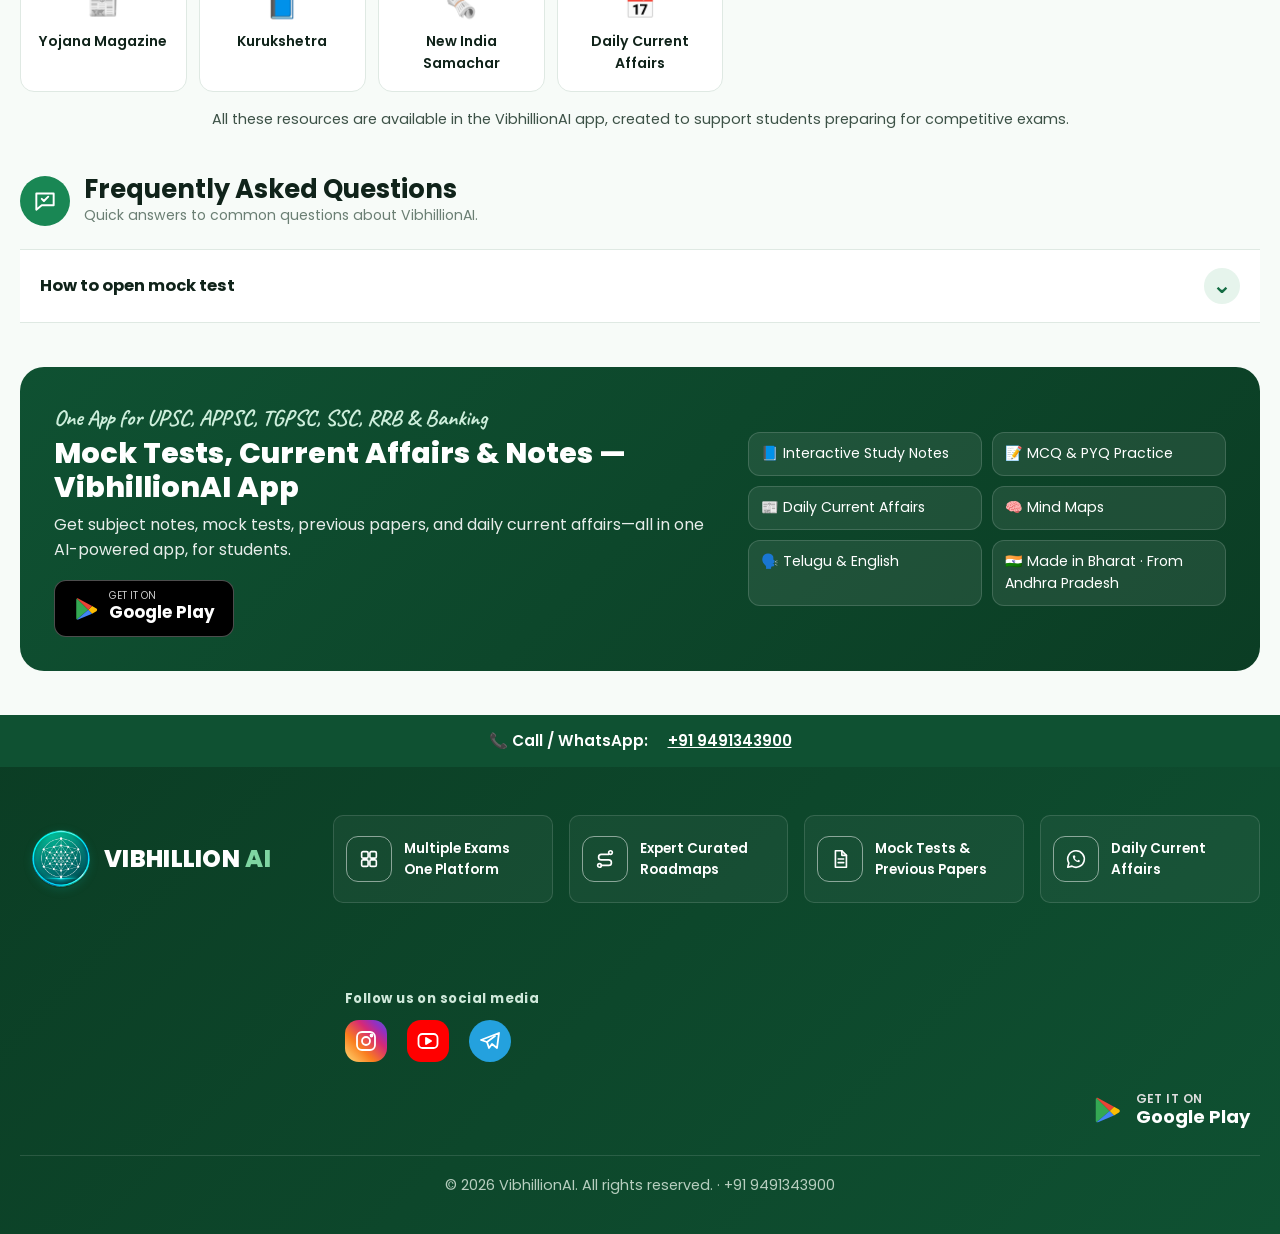
==== commit ffe06f09: "updated logos section" ====
--- a/index.html
+++ b/index.html
@@ -24,7 +24,7 @@
 <meta name="twitter:description" content="UPSC, APPSC, TGPSC, SSC, RRB, IBPS, SBI — mock tests, current affairs, notes in Telugu &amp; English.">
 
 <meta name="theme-color" content="#146c43">
-<link rel="icon" href="assets/favicon.svg" type="image/svg+xml">
+<link rel="icon" href="assets/vibhillion-mark.png" type="image/png">
 <link rel="stylesheet" href="assets/css/style.css">
 
 <!-- Structured Data -->
@@ -49,7 +49,7 @@
     "url": "https://www.vibhillionai.com/",
     "logo": {
       "@type": "ImageObject",
-      "url": "https://www.vibhillionai.com/assets/favicon.svg"
+      "url": "https://www.vibhillionai.com/assets/vibhillion-mark.png"
     }
   }
 }
@@ -60,7 +60,7 @@
   "@type": "Organization",
   "name": "VibhillionAI",
   "url": "https://www.vibhillionai.com/",
-  "logo": "https://www.vibhillionai.com/assets/favicon.svg",
+  "logo": "https://www.vibhillionai.com/assets/vibhillion-mark.png",
   "description": "Telugu-first AI exam preparation platform from Andhra Pradesh offering mock tests, daily current affairs, roadmaps and study material for UPSC, APPSC, TGPSC, SSC, RRB, Banking and more.",
   "foundingLocation": {
     "@type": "Place",
--- a/assets/css/style.css
+++ b/assets/css/style.css
@@ -32,8 +32,8 @@
 .site-header{position:sticky;top:0;z-index:50;background:rgba(255,255,255,.96);backdrop-filter:blur(8px);border-bottom:1px solid var(--line)}
 .nav{display:flex;align-items:center;gap:24px;height:72px}
 .brand{display:flex;align-items:center;gap:10px;flex-shrink:0}
-.brand-logo{width:44px;height:44px;color:var(--g700)}
-.site-header .brand-logo{border-radius:50%;object-fit:cover}
+.brand-logo{width:44px;height:44px;border-radius:50%;object-fit:contain;box-shadow:0 2px 8px rgba(13,148,136,.25)}
+.site-header .brand-logo{border-radius:50%;object-fit:contain;box-shadow:0 3px 10px rgba(13,148,136,.3);border:1px solid rgba(0,240,255,.25)}
 .brand-name{font-weight:800;font-size:1.35rem;letter-spacing:.3px;line-height:1}
 .brand-name span{color:var(--g600)}
 .brand-tag{font-size:.68rem;color:var(--ink2);margin-top:3px}
@@ -511,7 +511,7 @@
 .ai-brand-banner{text-align:center;margin:0 auto 32px;max-width:540px;display:flex;flex-direction:column;align-items:center;position:relative}
 .ai-emblem-wrap{width:132px;height:132px;margin:0 auto 10px;display:grid;place-items:center;position:relative}
 .ai-emblem-wrap::before{content:"";position:absolute;inset:-24px;border-radius:50%;background:radial-gradient(circle,rgba(0,240,255,.45) 0%,rgba(3,128,117,.32) 50%,transparent 75%);filter:blur(14px);pointer-events:none}
-.ai-emblem-img{width:100%;height:100%;object-fit:contain;position:relative;filter:drop-shadow(0 0 16px rgba(0,240,255,.7)) drop-shadow(0 0 32px rgba(3,128,117,.85));transition:transform .3s ease}
+.ai-emblem-img{width:100%;height:100%;object-fit:contain;border-radius:50%;position:relative;filter:drop-shadow(0 0 16px rgba(0,240,255,.7)) drop-shadow(0 0 32px rgba(3,128,117,.85));transition:transform .3s ease}
 .ai-emblem-img:hover{transform:scale(1.04)}
 .ai-brand-title{font-family:var(--font),system-ui,-apple-system,sans-serif;font-size:clamp(1.75rem,4vw,2.5rem);font-weight:900;letter-spacing:.18em;color:#fff;text-transform:uppercase;margin:0 0 6px;display:inline-flex;align-items:center;gap:12px;text-shadow:0 2px 14px rgba(0,0,0,.45)}
 .ai-brand-glow{color:#00f0ff;text-shadow:0 0 18px rgba(0,240,255,.95),0 0 32px rgba(0,240,255,.65);display:inline-block;font-weight:900}
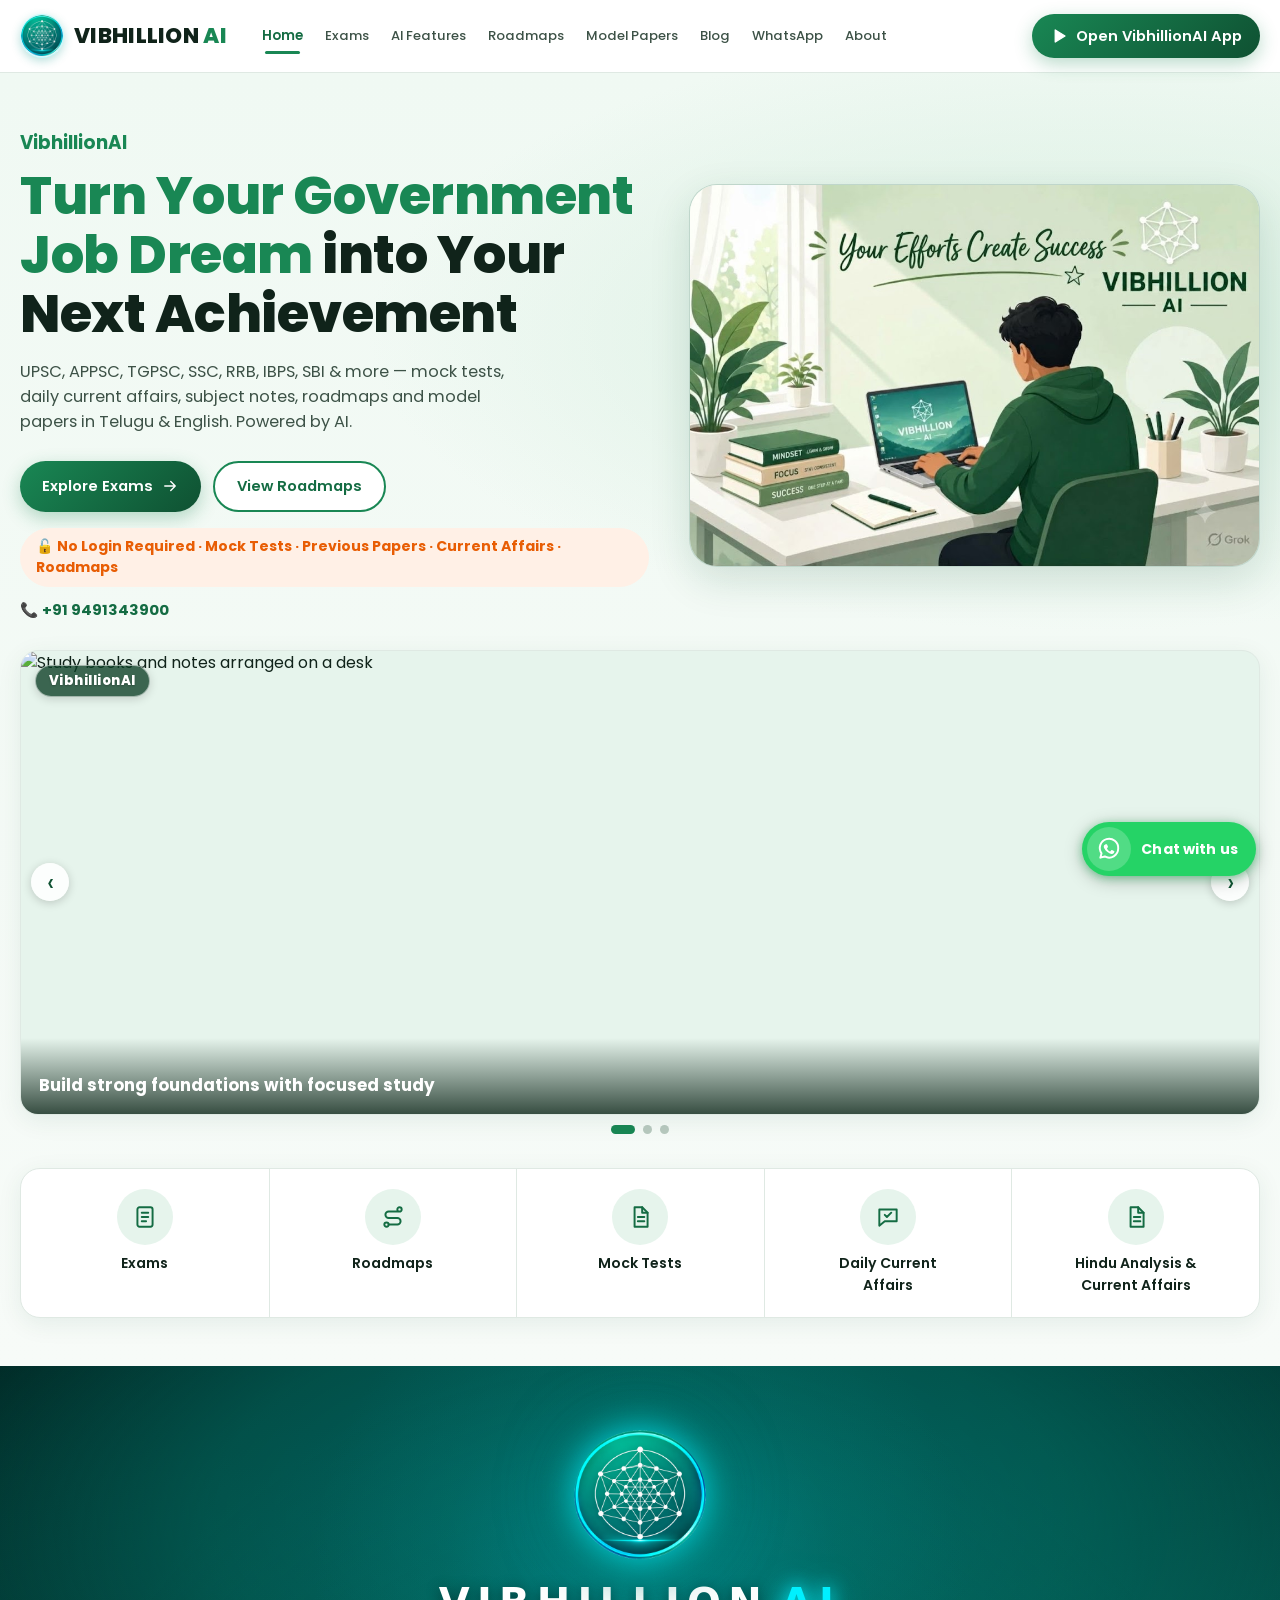
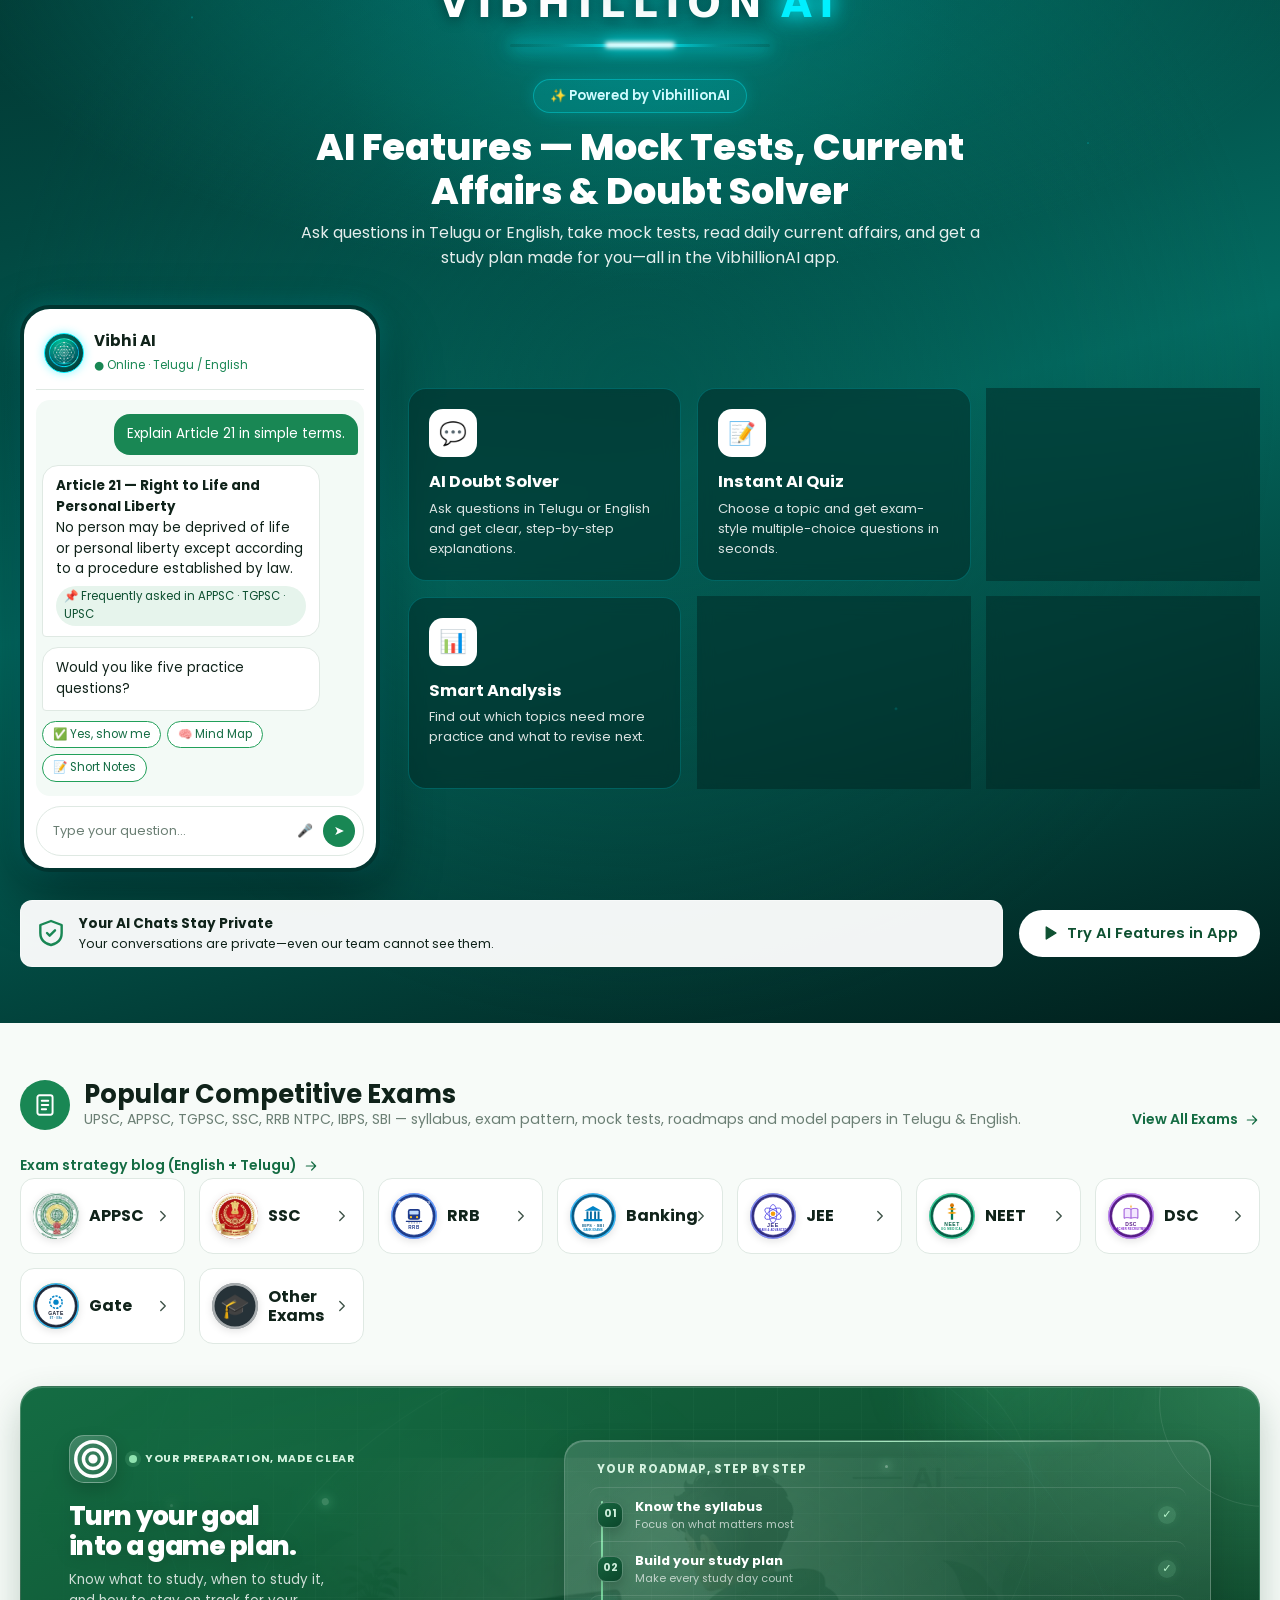
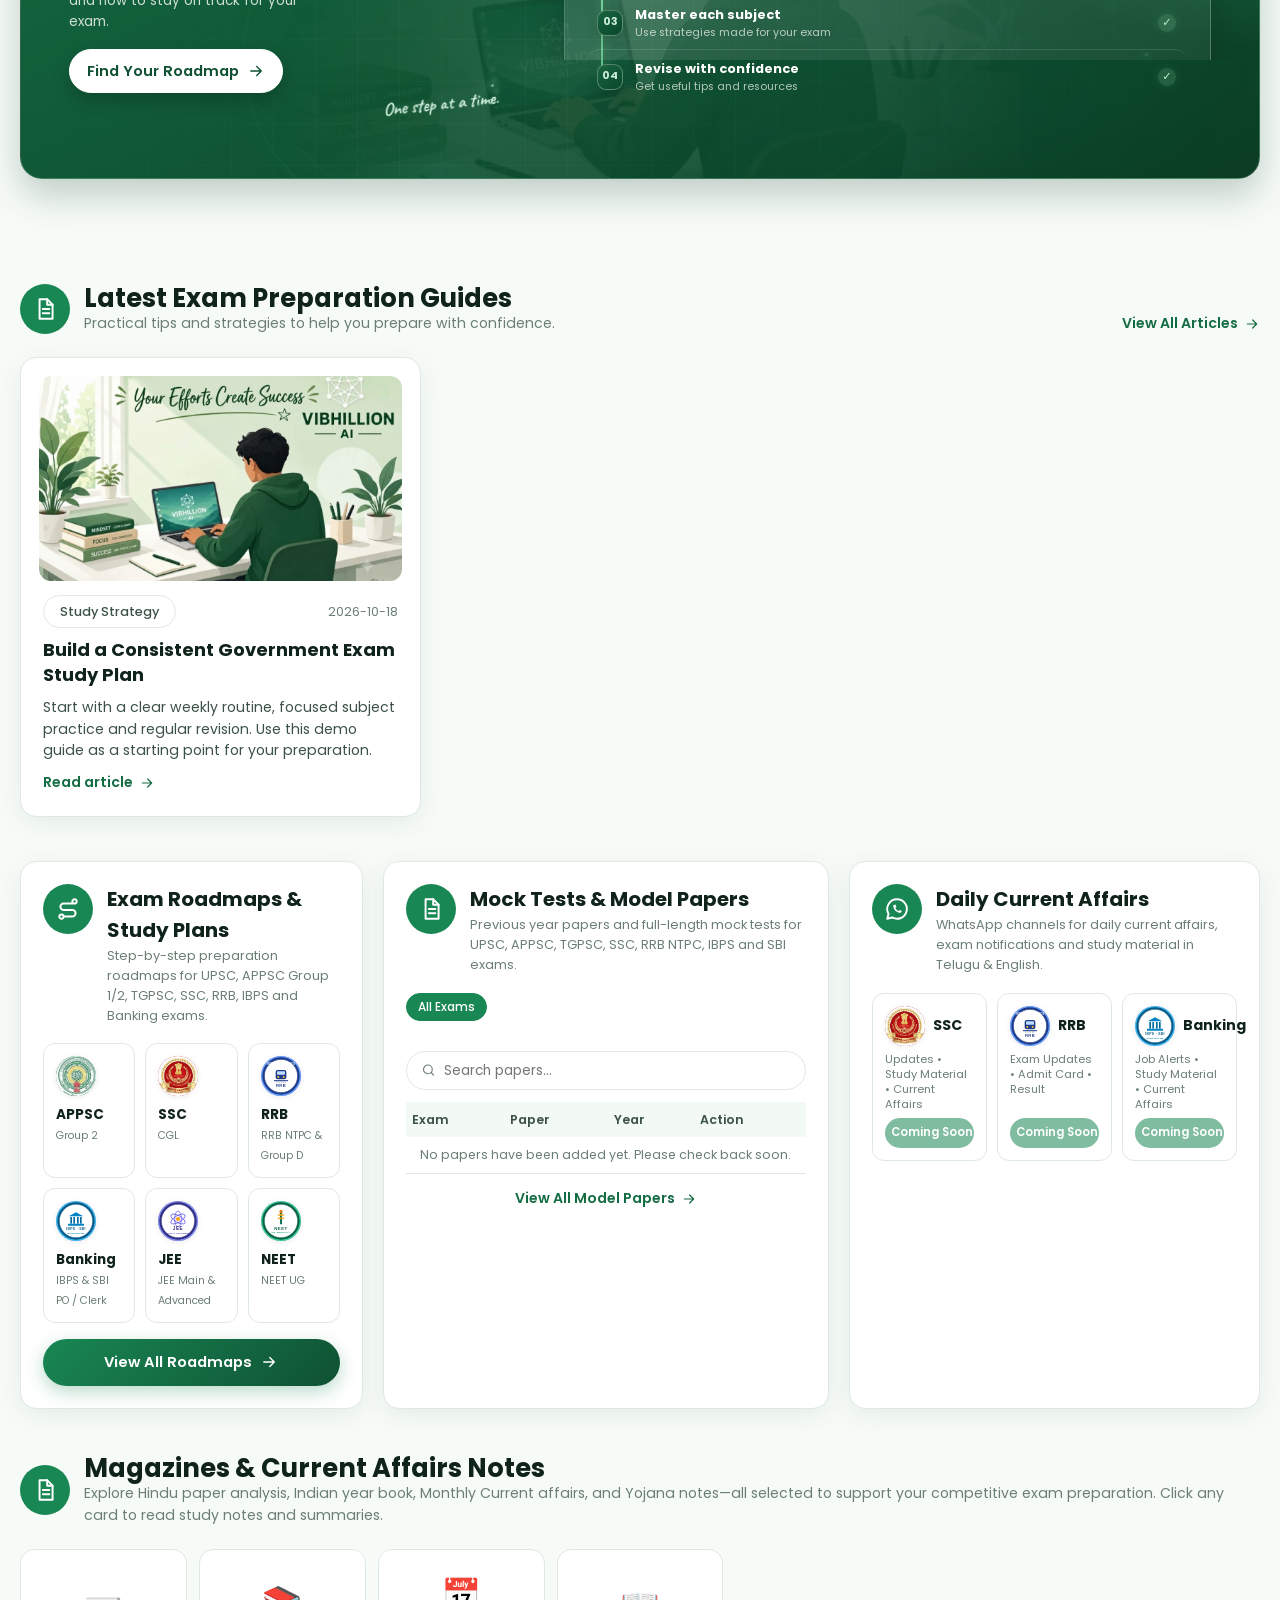
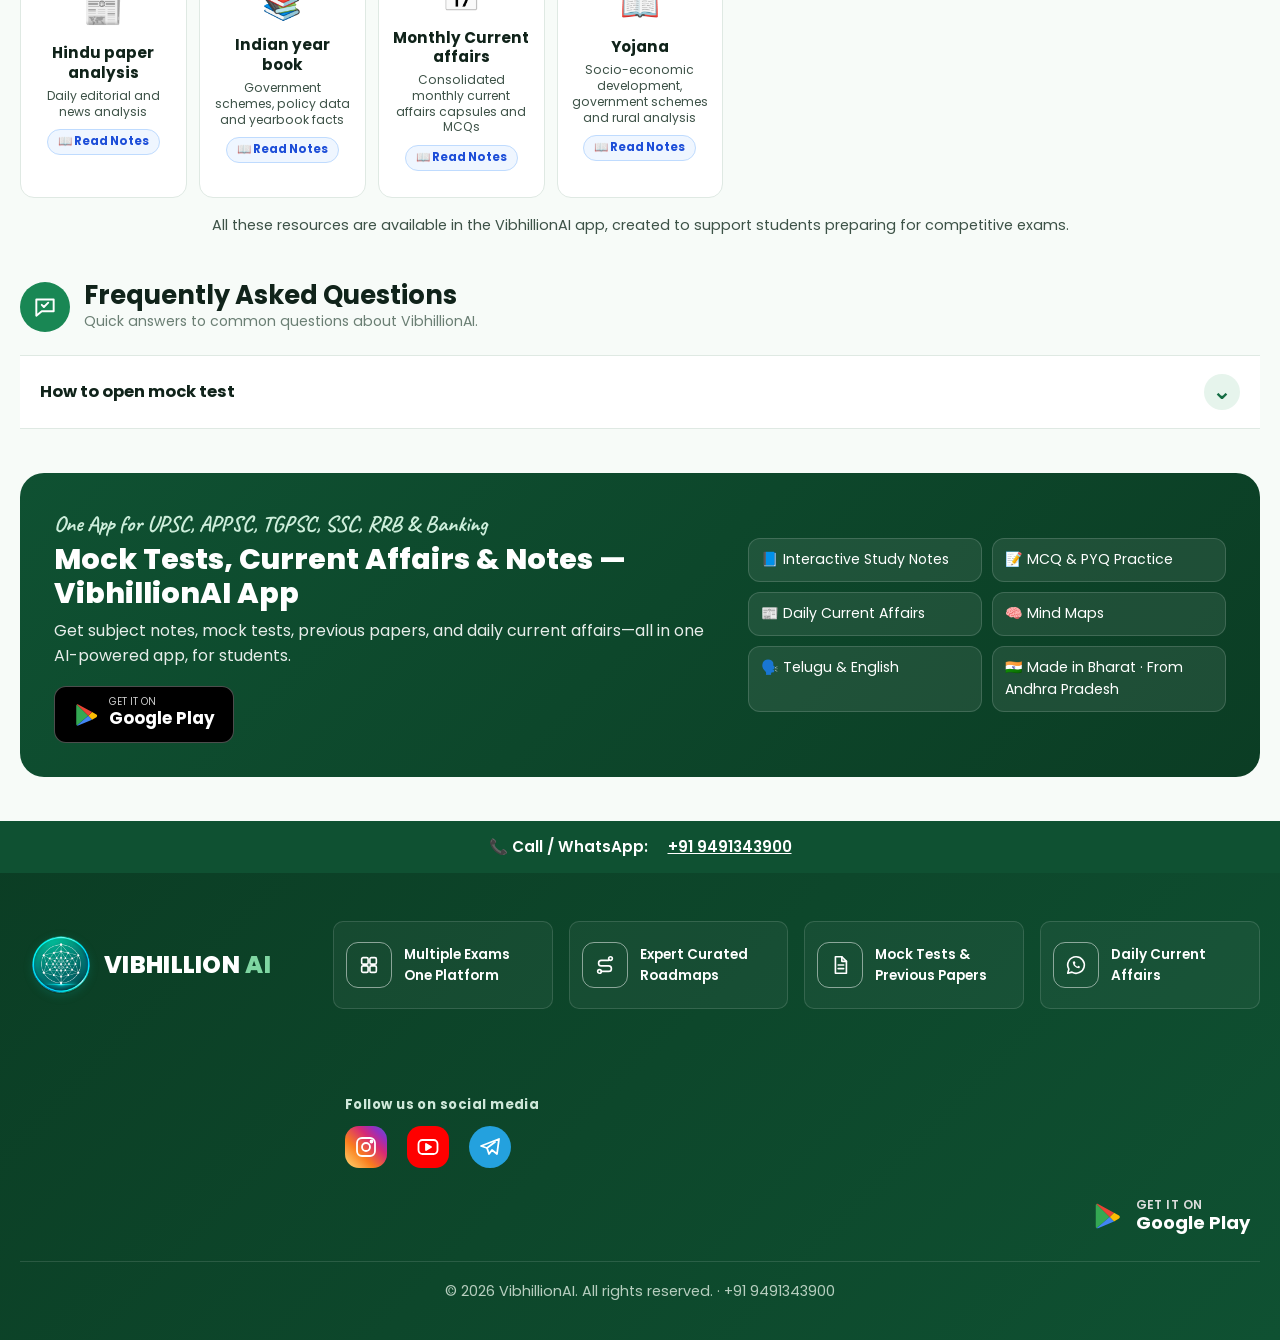
==== commit 1af2768f: "Update homepage resources in order: Hindu analysis, Indian year book, Monthly Current affairs, Yojan" ====
--- a/index.html
+++ b/index.html
@@ -116,7 +116,7 @@
       <a class="feature" href="roadmaps.html"><span class="ic" data-icon="route"></span>Roadmaps</a>
       <a class="feature" href="papers.html"><span class="ic" data-icon="doc"></span>Mock Tests</a>
       <a class="feature" href="whatsapp.html"><span class="ic" data-icon="chat"></span>Daily Current<br>Affairs</a>
-      <a class="feature" href="#magazines"><span class="ic" data-icon="doc"></span>Yojana &amp;<br>Kurukshetra</a>
+      <a class="feature" href="#magazines"><span class="ic" data-icon="doc"></span>Hindu Analysis &amp;<br>Current Affairs</a>
     </div>
   </div>
 </section>
@@ -259,14 +259,14 @@
     <div class="sec-head">
       <div class="sec-title"><span class="ic" data-icon="doc"></span>
         <div><h2>Magazines &amp; Current Affairs Notes</h2>
-        <p>Explore Yojana, Kurukshetra, New India Samachar, and daily current affairs notes—all selected to support your competitive exam preparation. Read them in the app.</p></div>
-      </div>
-    </div>
-    <div class="mag-grid">
-      <div class="mag-card"><span>📰</span>Yojana Magazine</div>
-      <div class="mag-card"><span>📘</span>Kurukshetra</div>
-      <div class="mag-card"><span>🗞️</span>New India Samachar</div>
-      <div class="mag-card"><span>📅</span>Daily Current Affairs</div>
+        <p>Explore Hindu paper analysis, Indian year book, Monthly Current affairs, and Yojana notes—all selected to support your competitive exam preparation. Click any card to read study notes and summaries.</p></div>
+      </div>
+    </div>
+    <div class="mag-grid" id="mag-grid">
+      <div class="mag-card" role="button" tabindex="0" style="cursor:pointer"><span>📰</span>Hindu paper analysis</div>
+      <div class="mag-card" role="button" tabindex="0" style="cursor:pointer"><span>📚</span>Indian year book</div>
+      <div class="mag-card" role="button" tabindex="0" style="cursor:pointer"><span>📅</span>Monthly Current affairs</div>
+      <div class="mag-card" role="button" tabindex="0" style="cursor:pointer"><span>📖</span>Yojana</div>
     </div>
     <p style="text-align:center;margin-top:16px;color:var(--ink2);font-size:.9rem">All these resources are available in the VibhillionAI app, created to support students preparing for competitive exams.</p>
   </div>
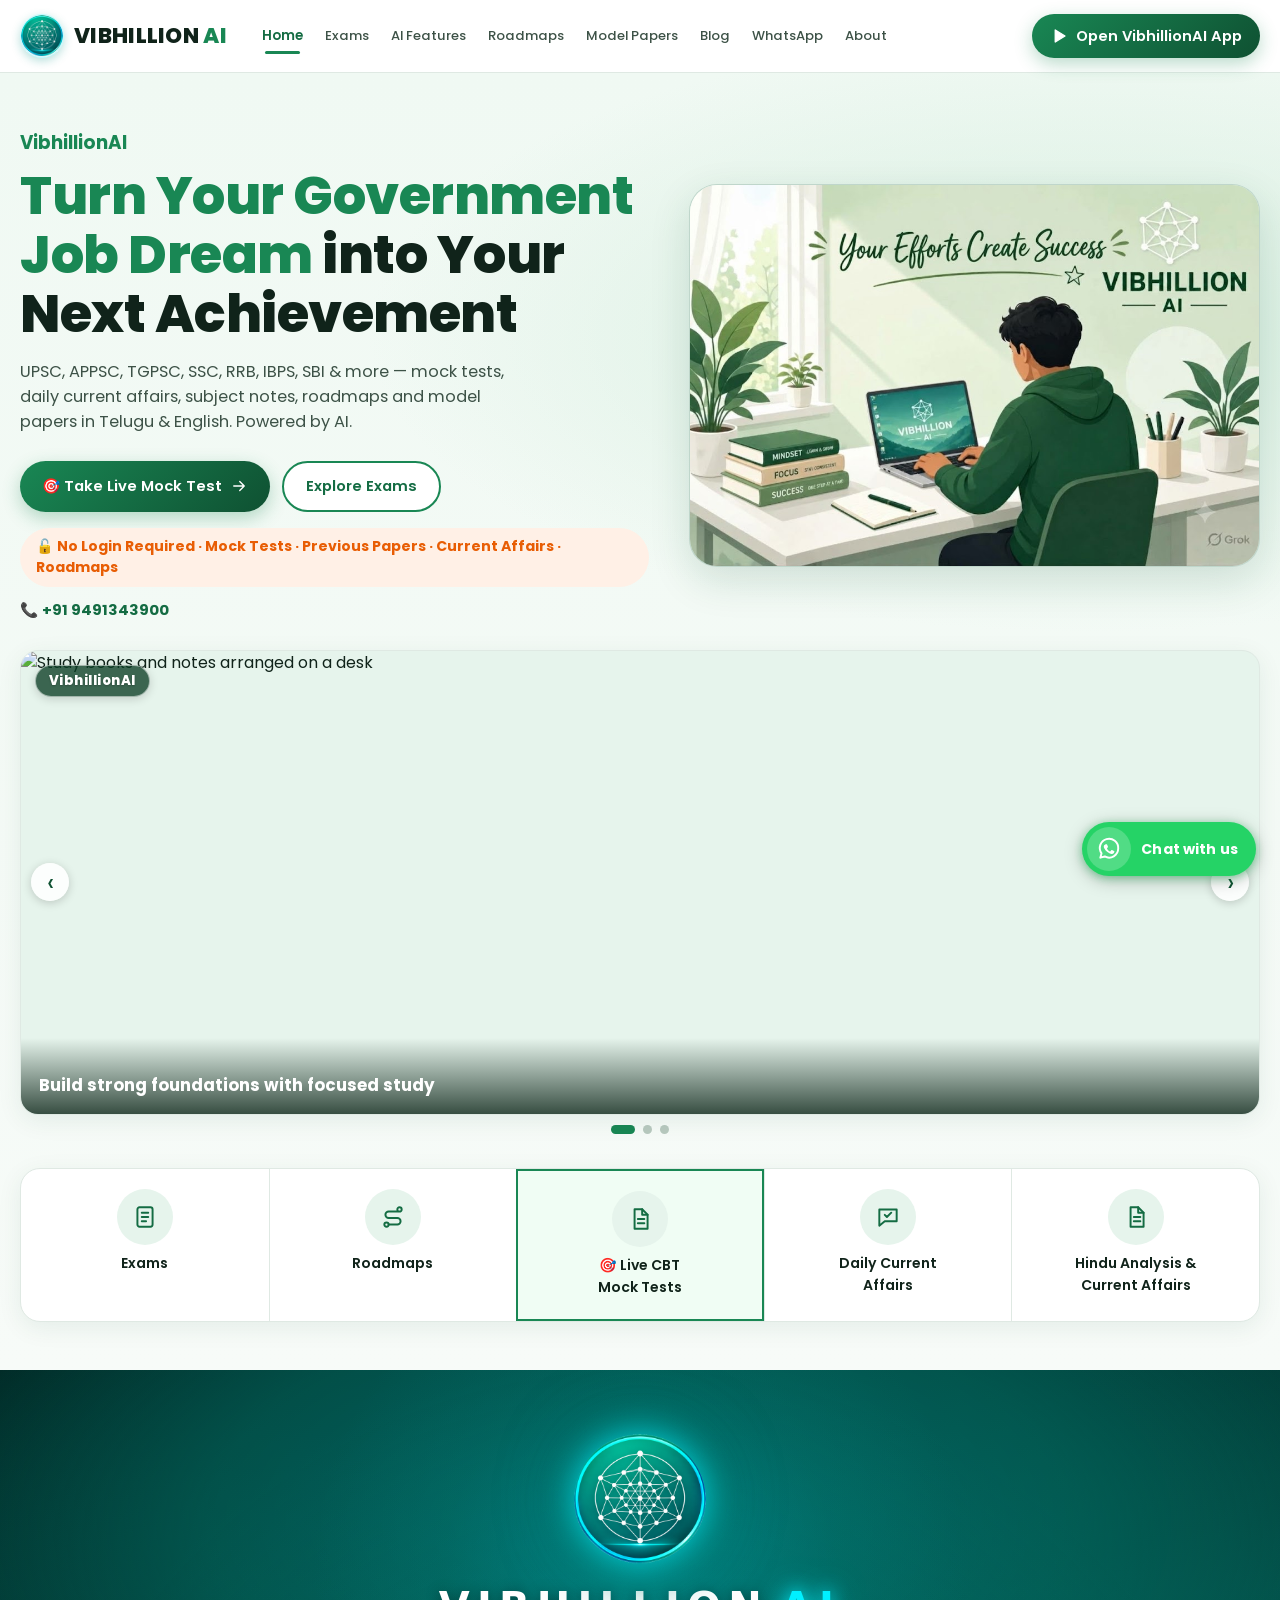
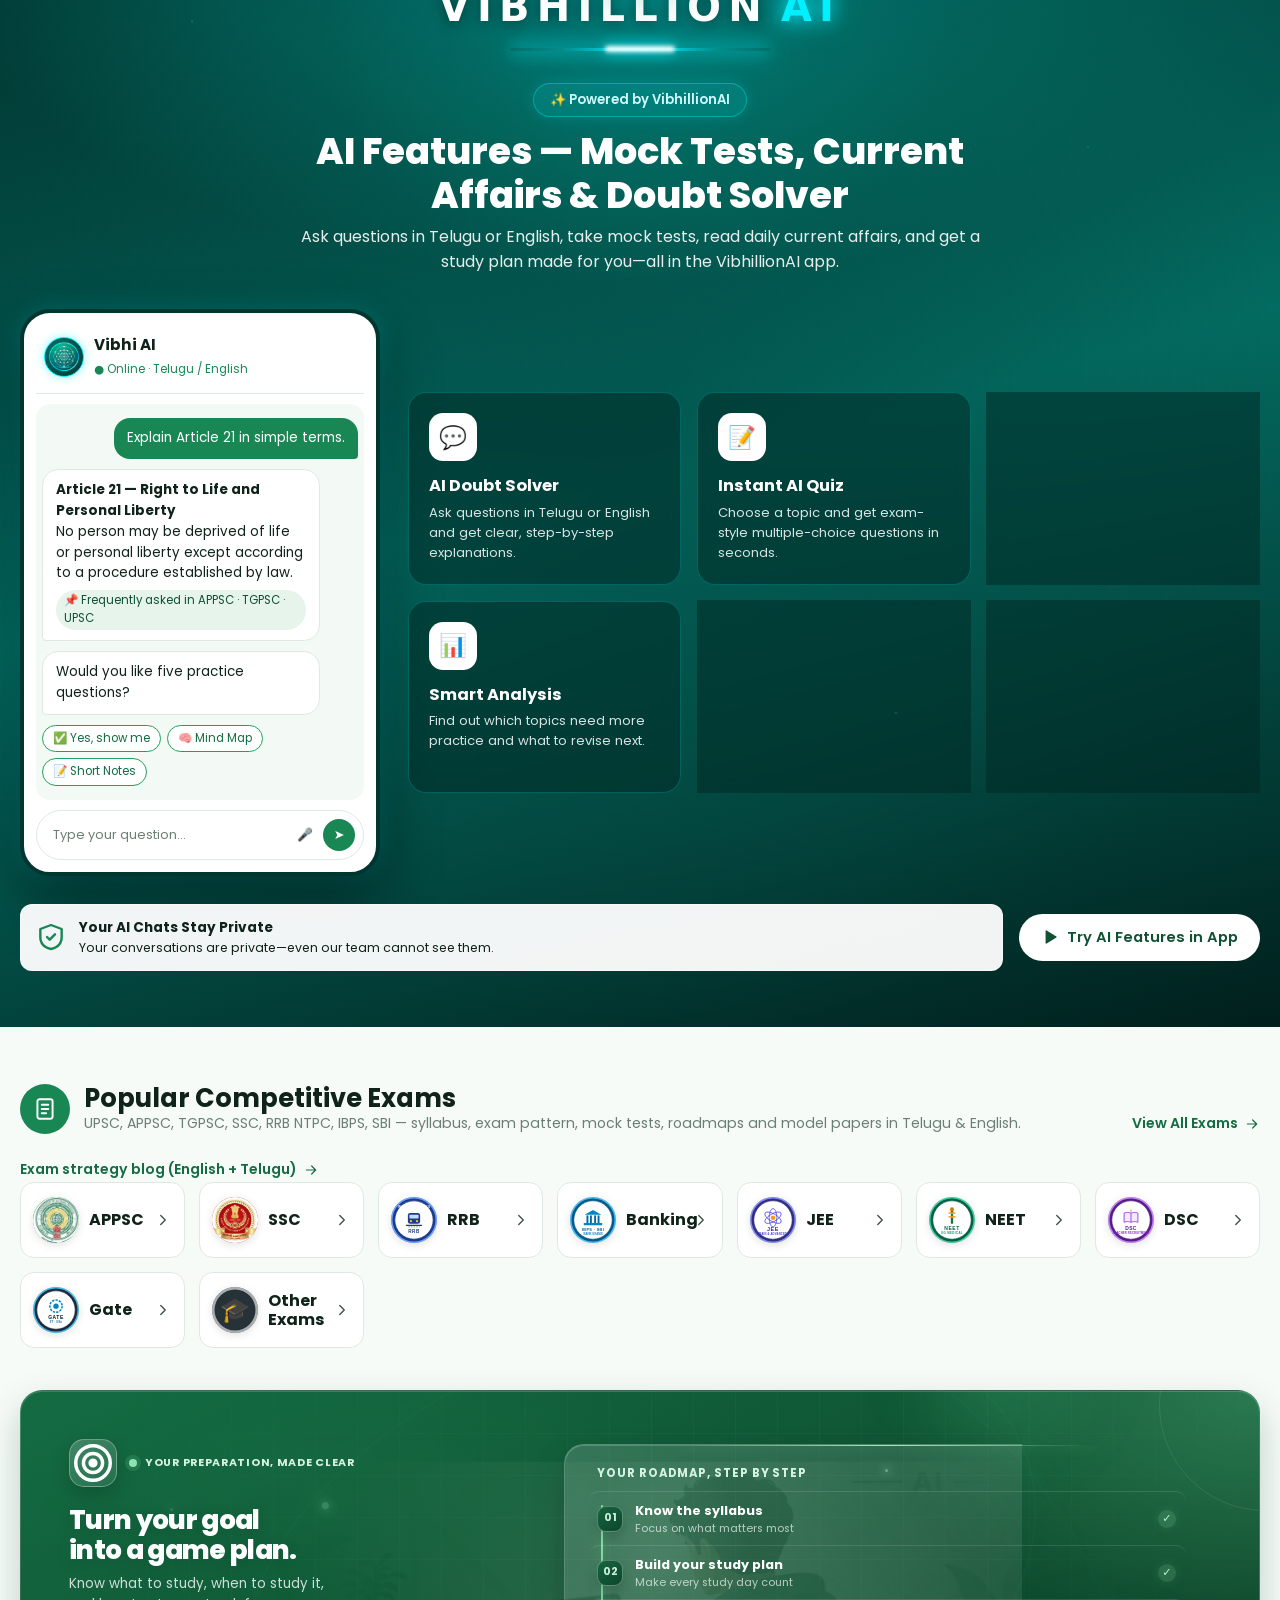
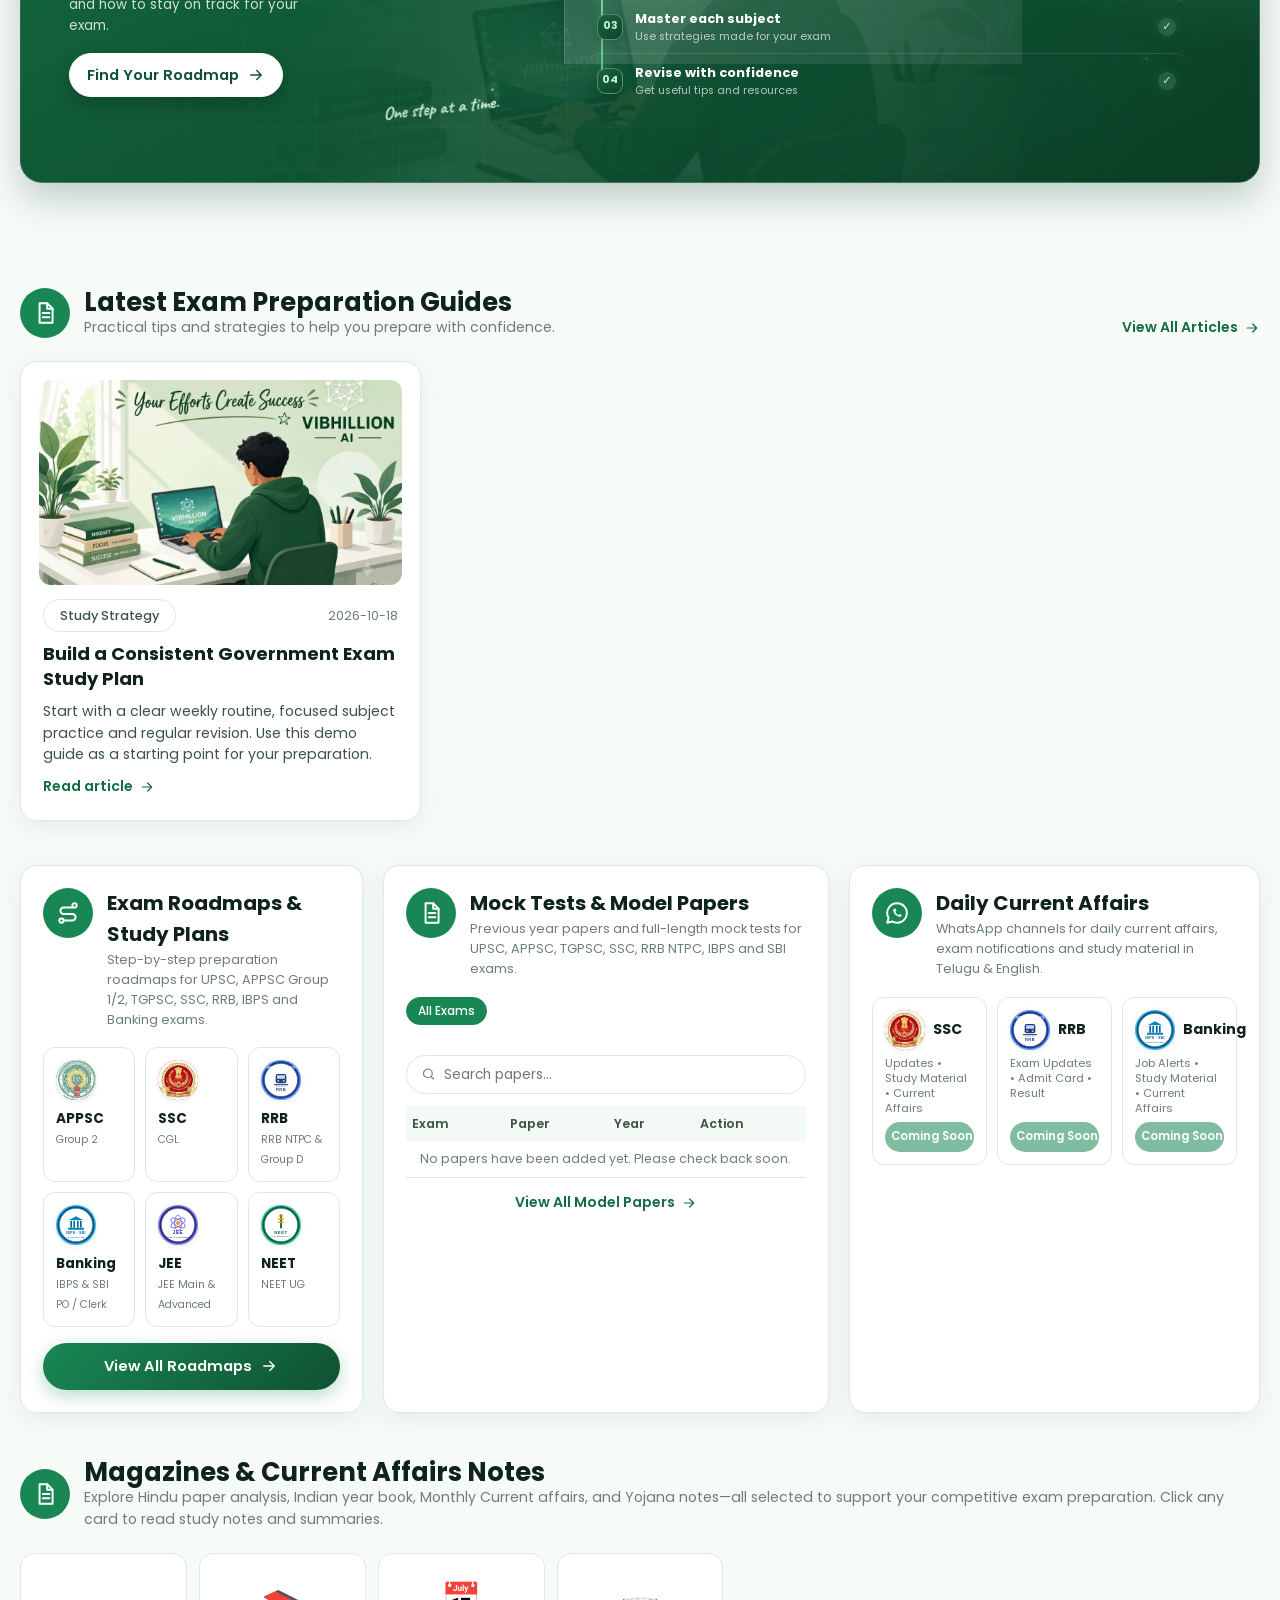
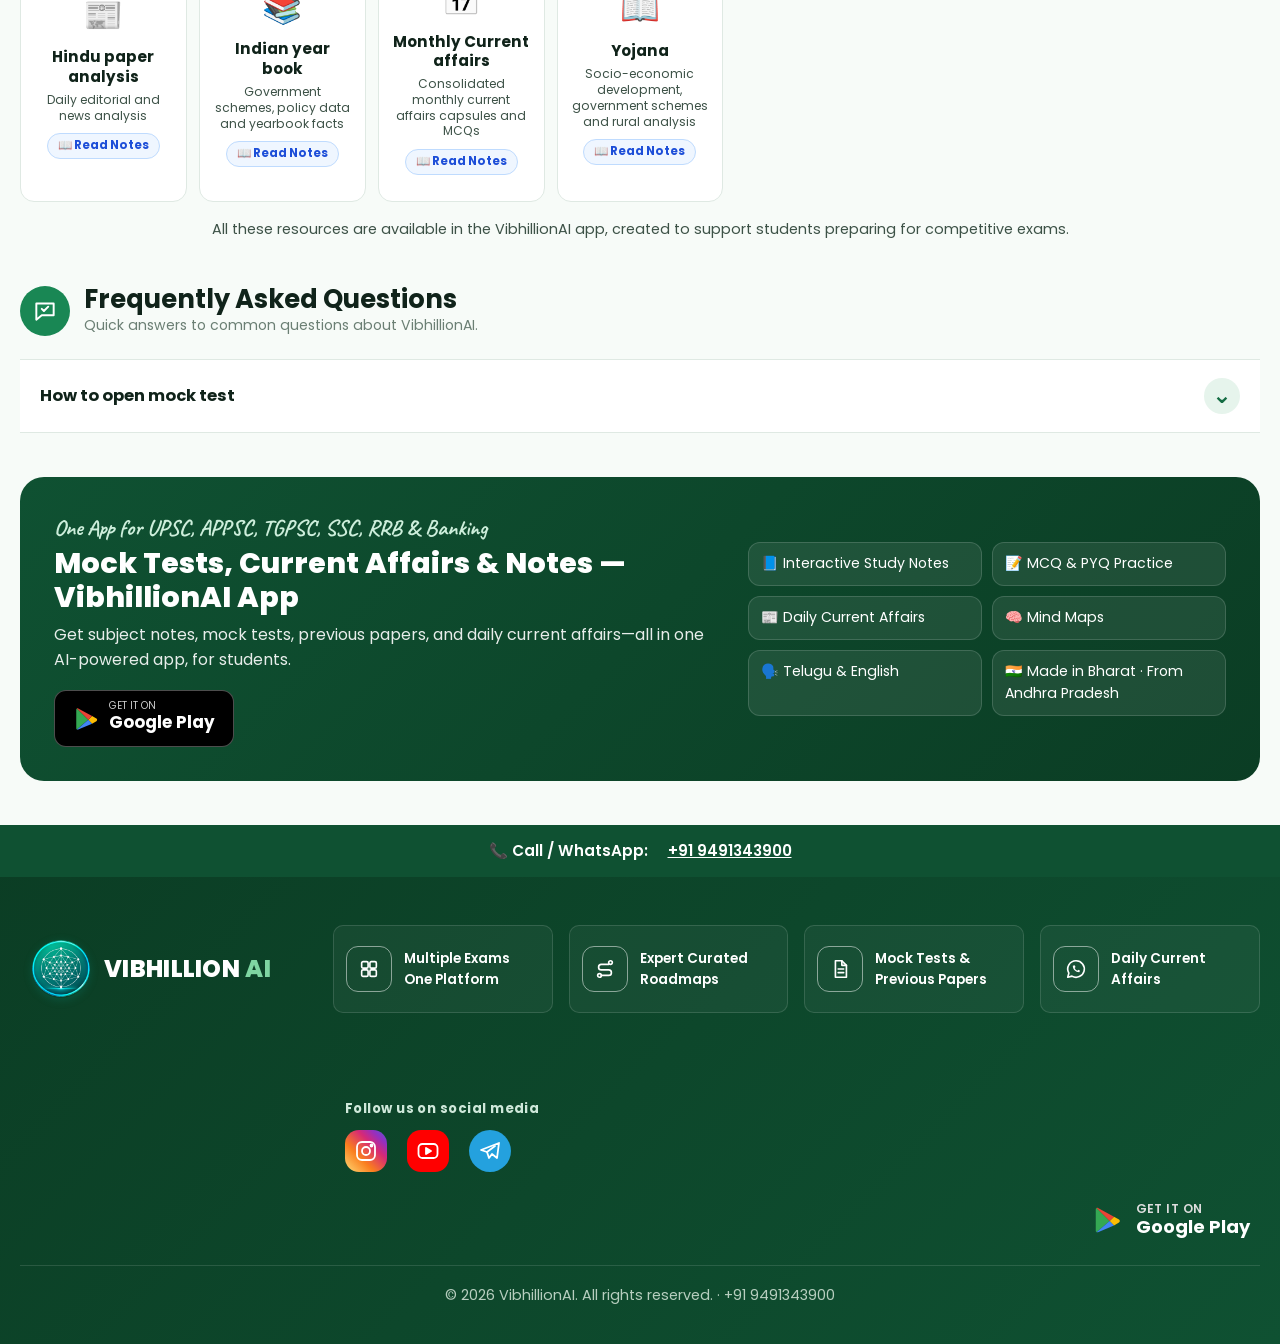
==== commit 1af4334e: "Deploy student web mock test app with interactive CBT simulator and clean routing" ====
--- a/index.html
+++ b/index.html
@@ -90,8 +90,8 @@
         <h1><em>Turn Your Government Job Dream</em> into Your Next Achievement</h1>
         <p class="lead">UPSC, APPSC, TGPSC, SSC, RRB, IBPS, SBI &amp; more — mock tests, daily current affairs, subject notes, roadmaps and model papers in Telugu &amp; English. Powered by AI.</p>
         <div class="hero-actions">
-          <a class="btn btn-primary" href="exams.html">Explore Exams <span data-icon="arrow"></span></a>
-          <a class="btn btn-outline" href="roadmaps.html">View Roadmaps</a>
+          <a class="btn btn-primary" href="student.html">🎯 Take Live Mock Test <span data-icon="arrow"></span></a>
+          <a class="btn btn-outline" href="exams.html">Explore Exams</a>
         </div>
         <div class="no-login" style="margin-top:16px">🔓 No Login Required · Mock Tests · Previous Papers · Current Affairs · Roadmaps</div>
         <p style="margin-top:12px;font-size:.92rem;color:var(--ink2)">📞 <a href="tel:9491343900" style="color:var(--g700);font-weight:700">+91 9491343900</a></p>
@@ -114,7 +114,7 @@
     <div class="features">
       <a class="feature" href="exams.html"><span class="ic" data-icon="list"></span>Exams</a>
       <a class="feature" href="roadmaps.html"><span class="ic" data-icon="route"></span>Roadmaps</a>
-      <a class="feature" href="papers.html"><span class="ic" data-icon="doc"></span>Mock Tests</a>
+      <a class="feature" href="student.html" style="border: 2px solid var(--g600); background: #f0fdf4;"><span class="ic" data-icon="doc"></span>🎯 Live CBT<br>Mock Tests</a>
       <a class="feature" href="whatsapp.html"><span class="ic" data-icon="chat"></span>Daily Current<br>Affairs</a>
       <a class="feature" href="#magazines"><span class="ic" data-icon="doc"></span>Hindu Analysis &amp;<br>Current Affairs</a>
     </div>
